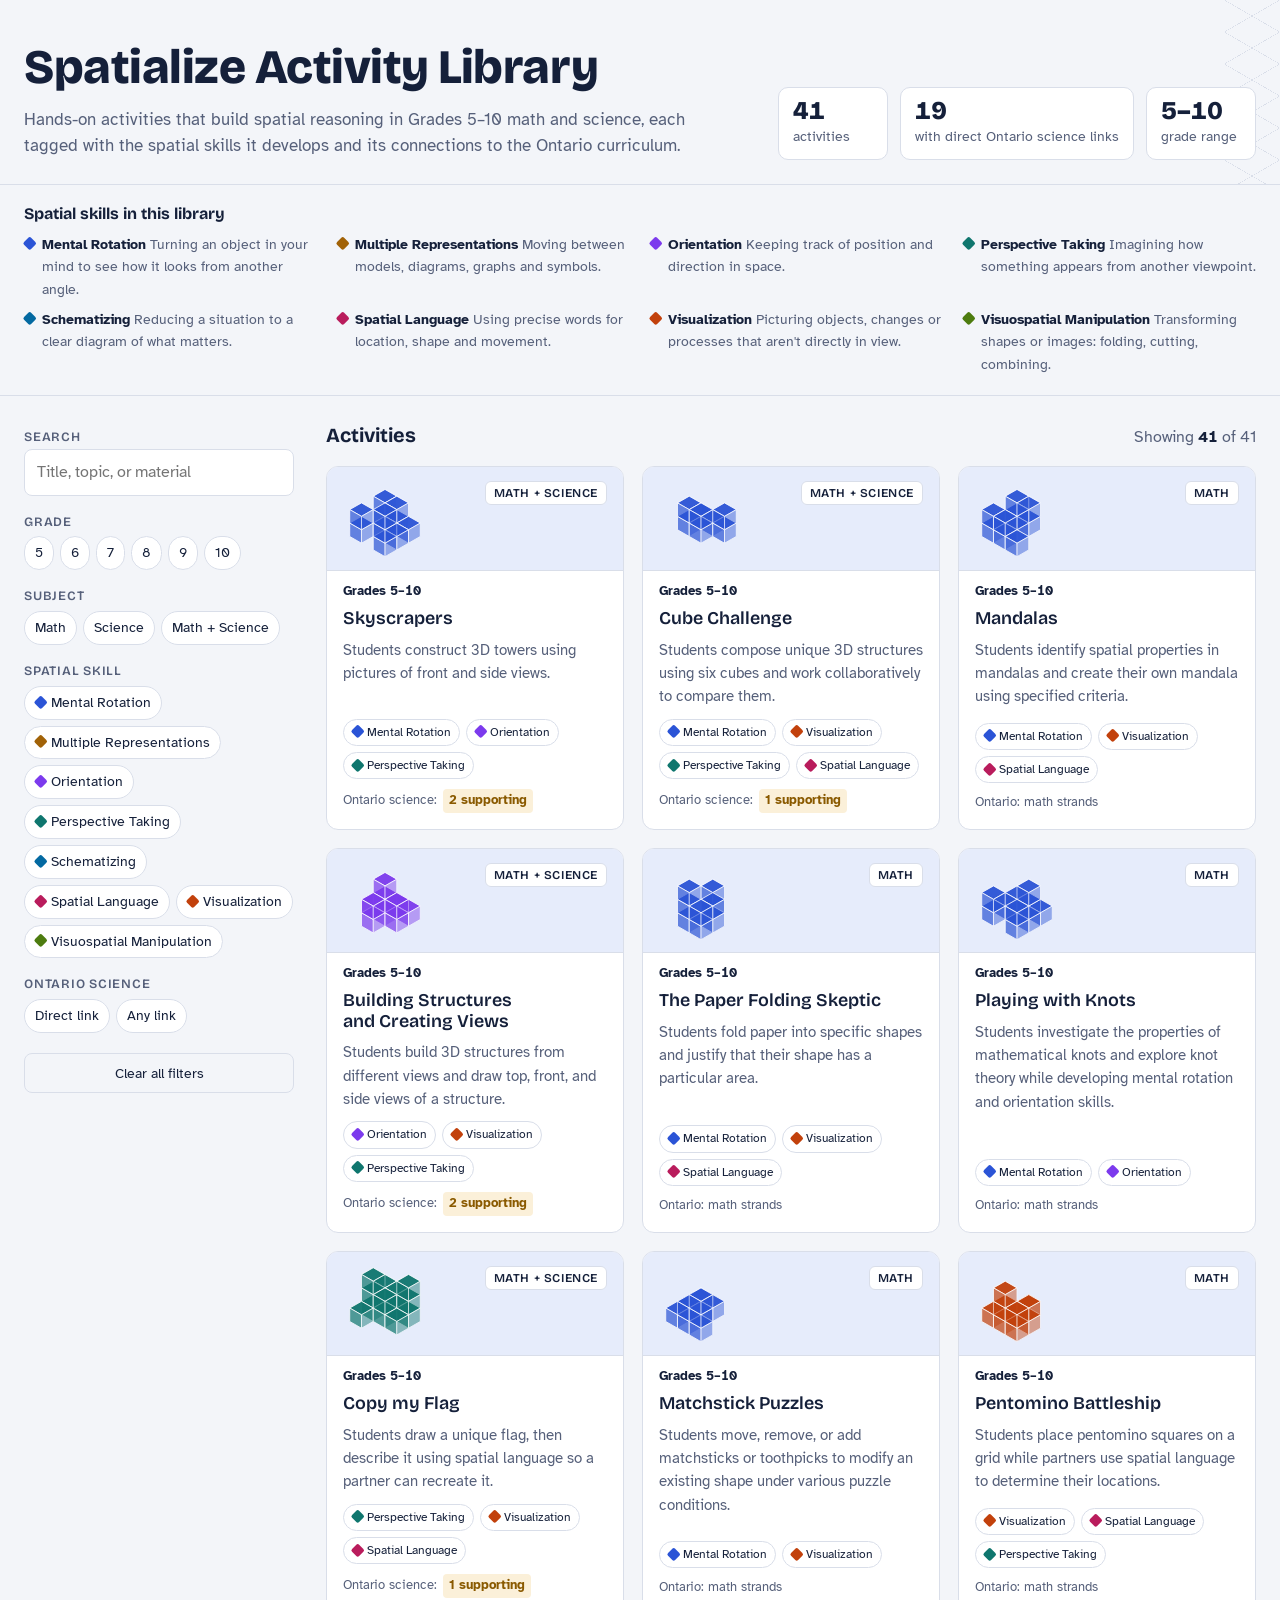
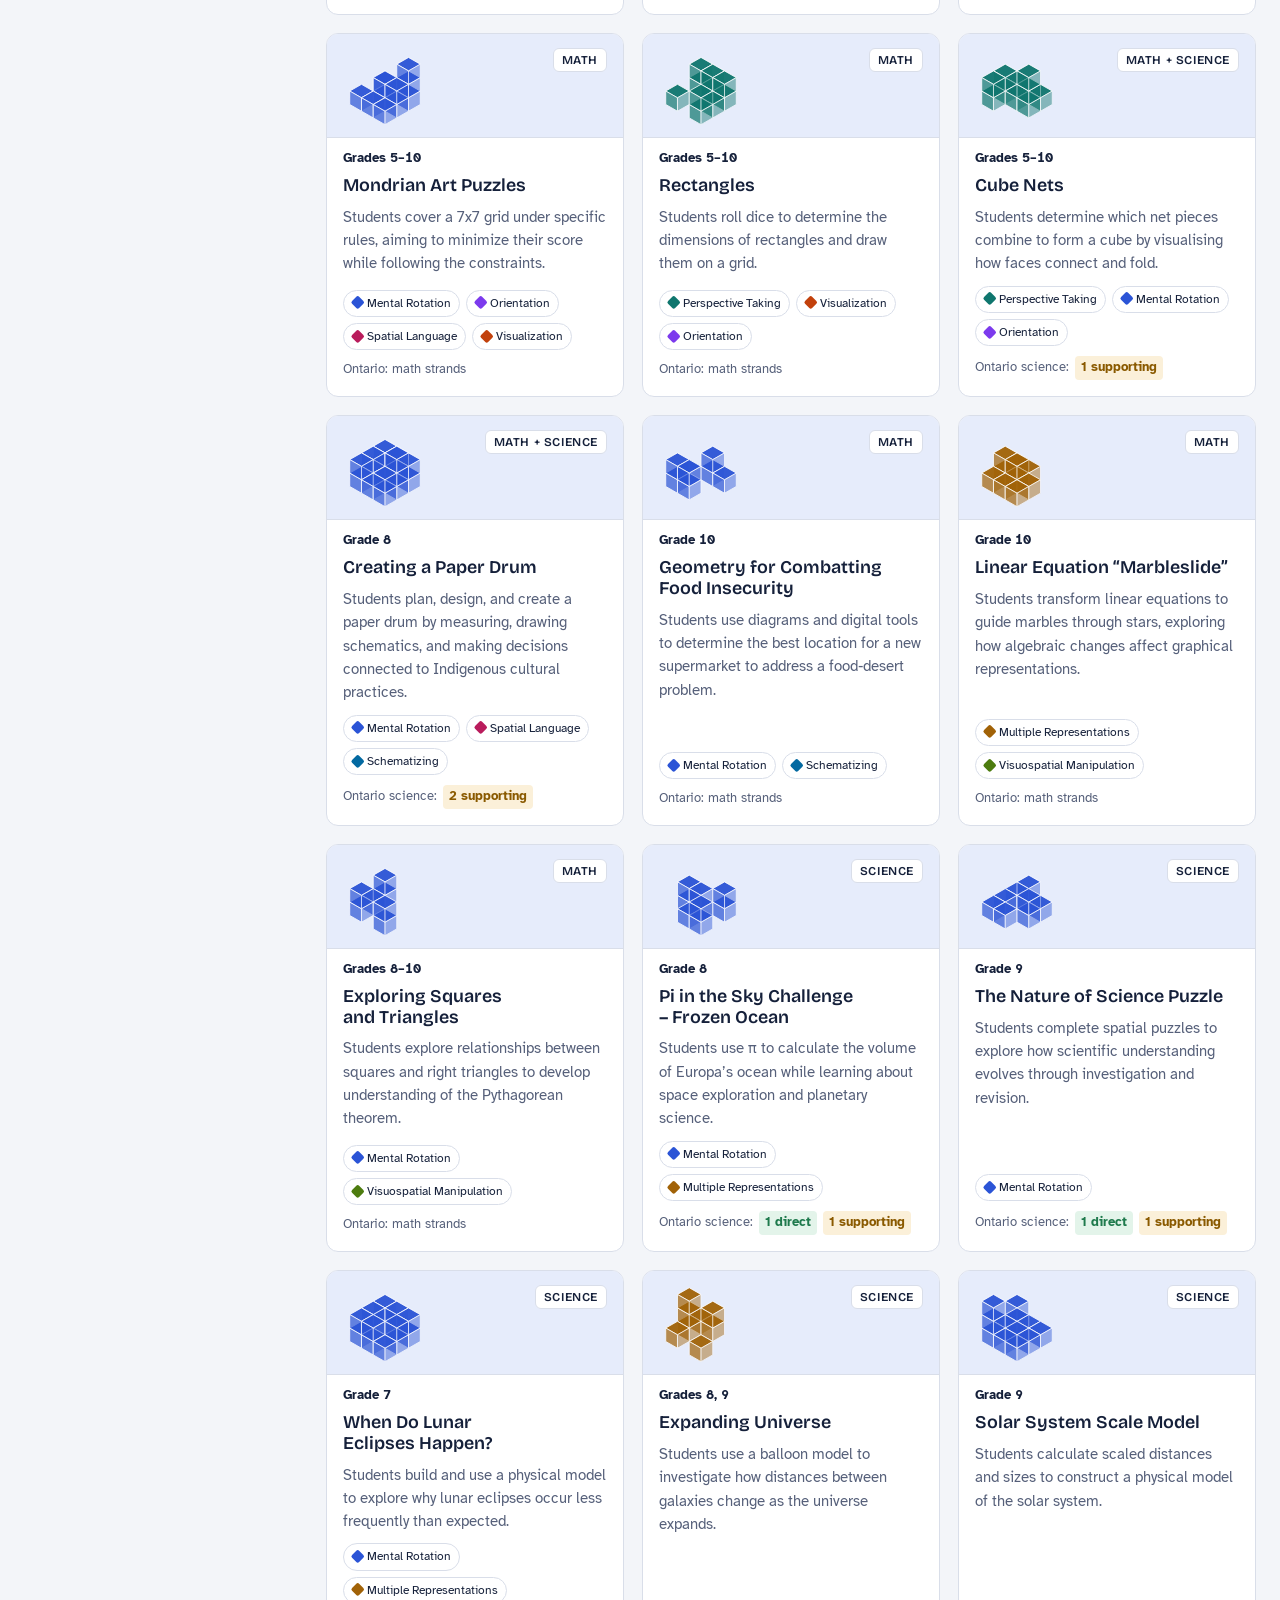
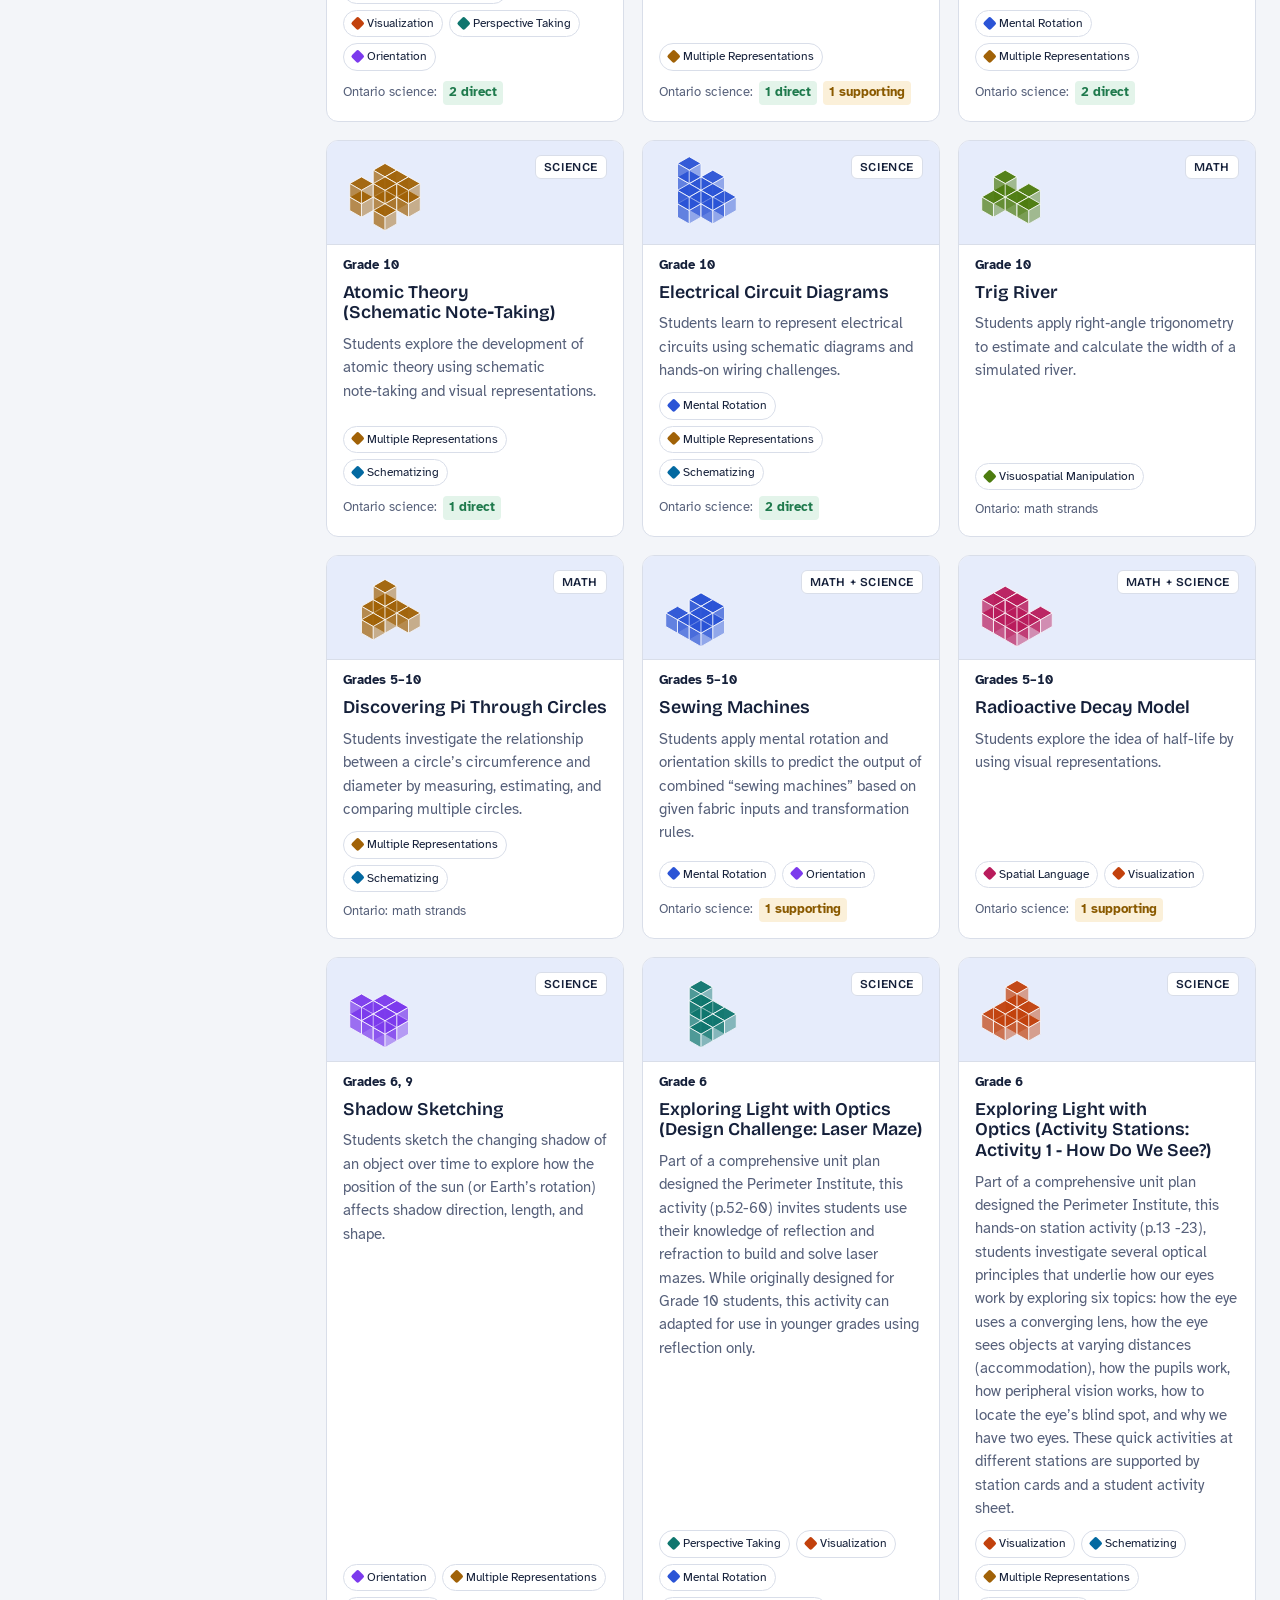
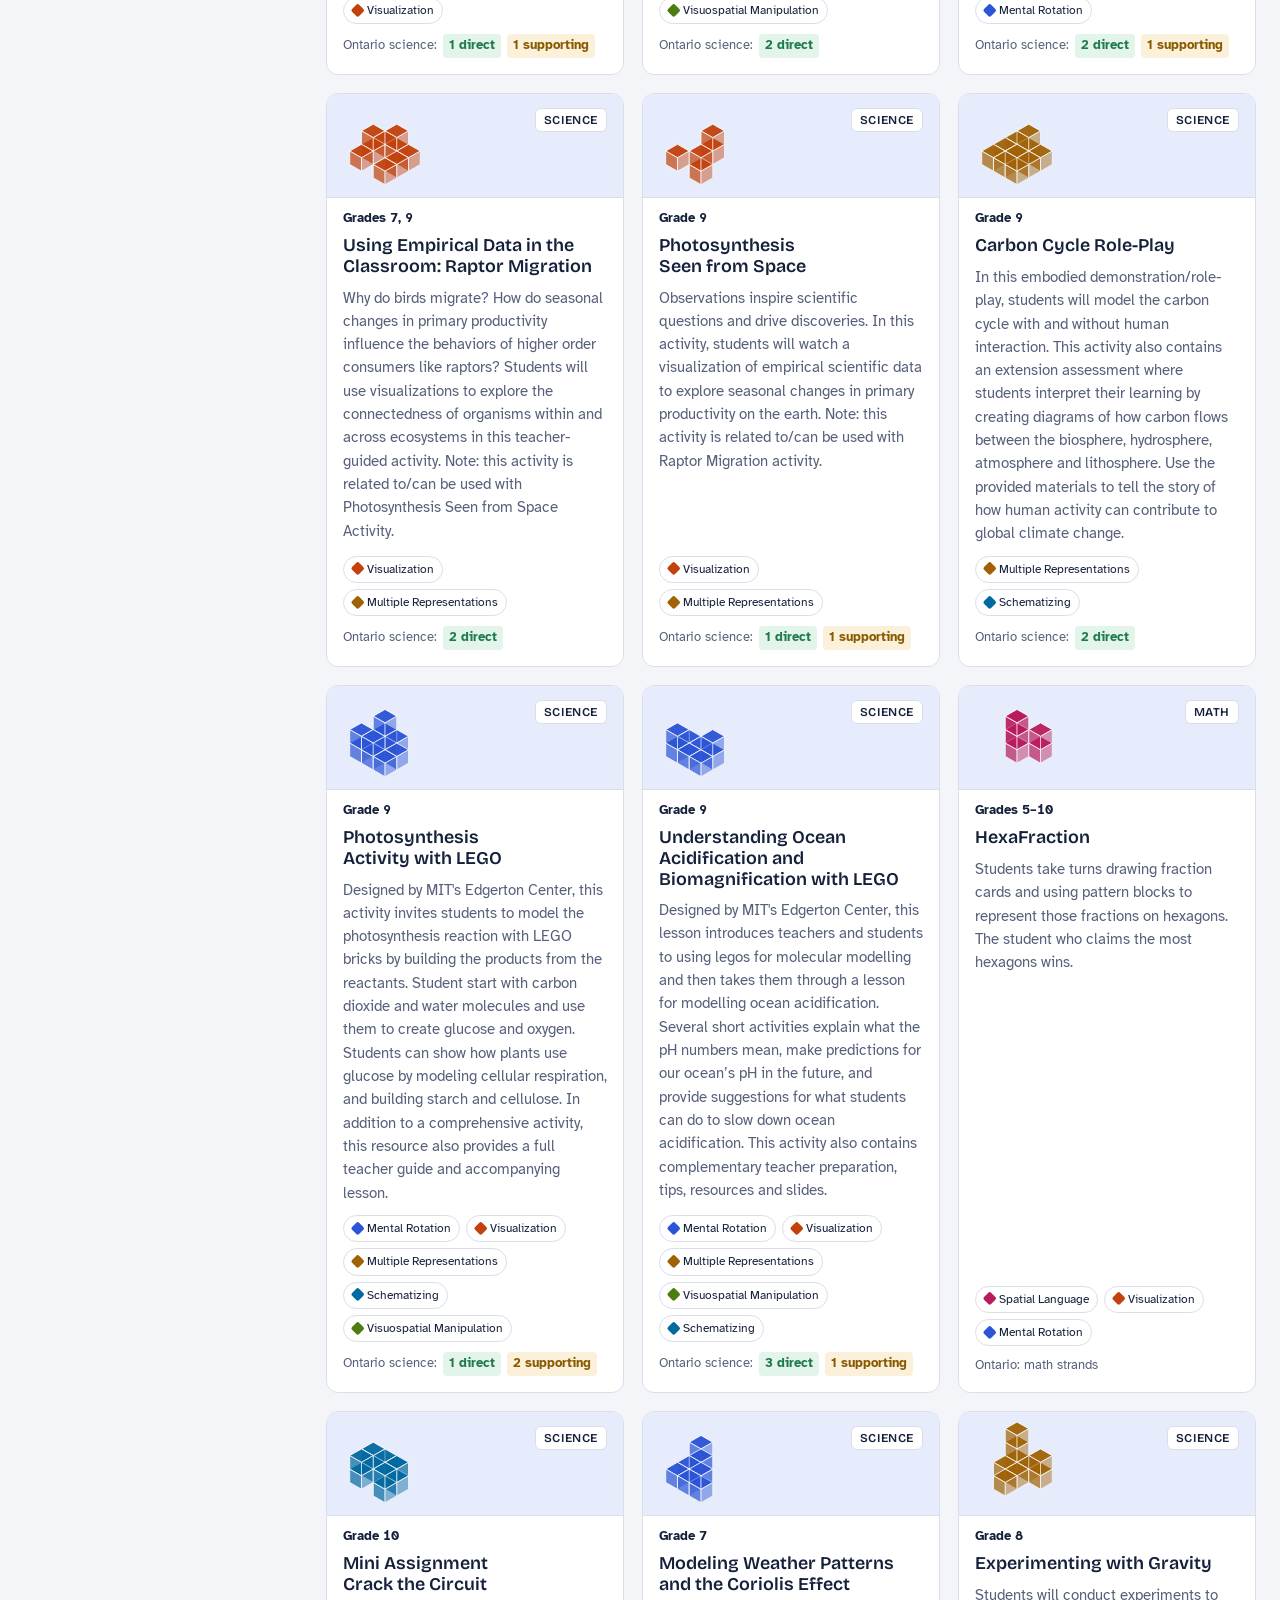
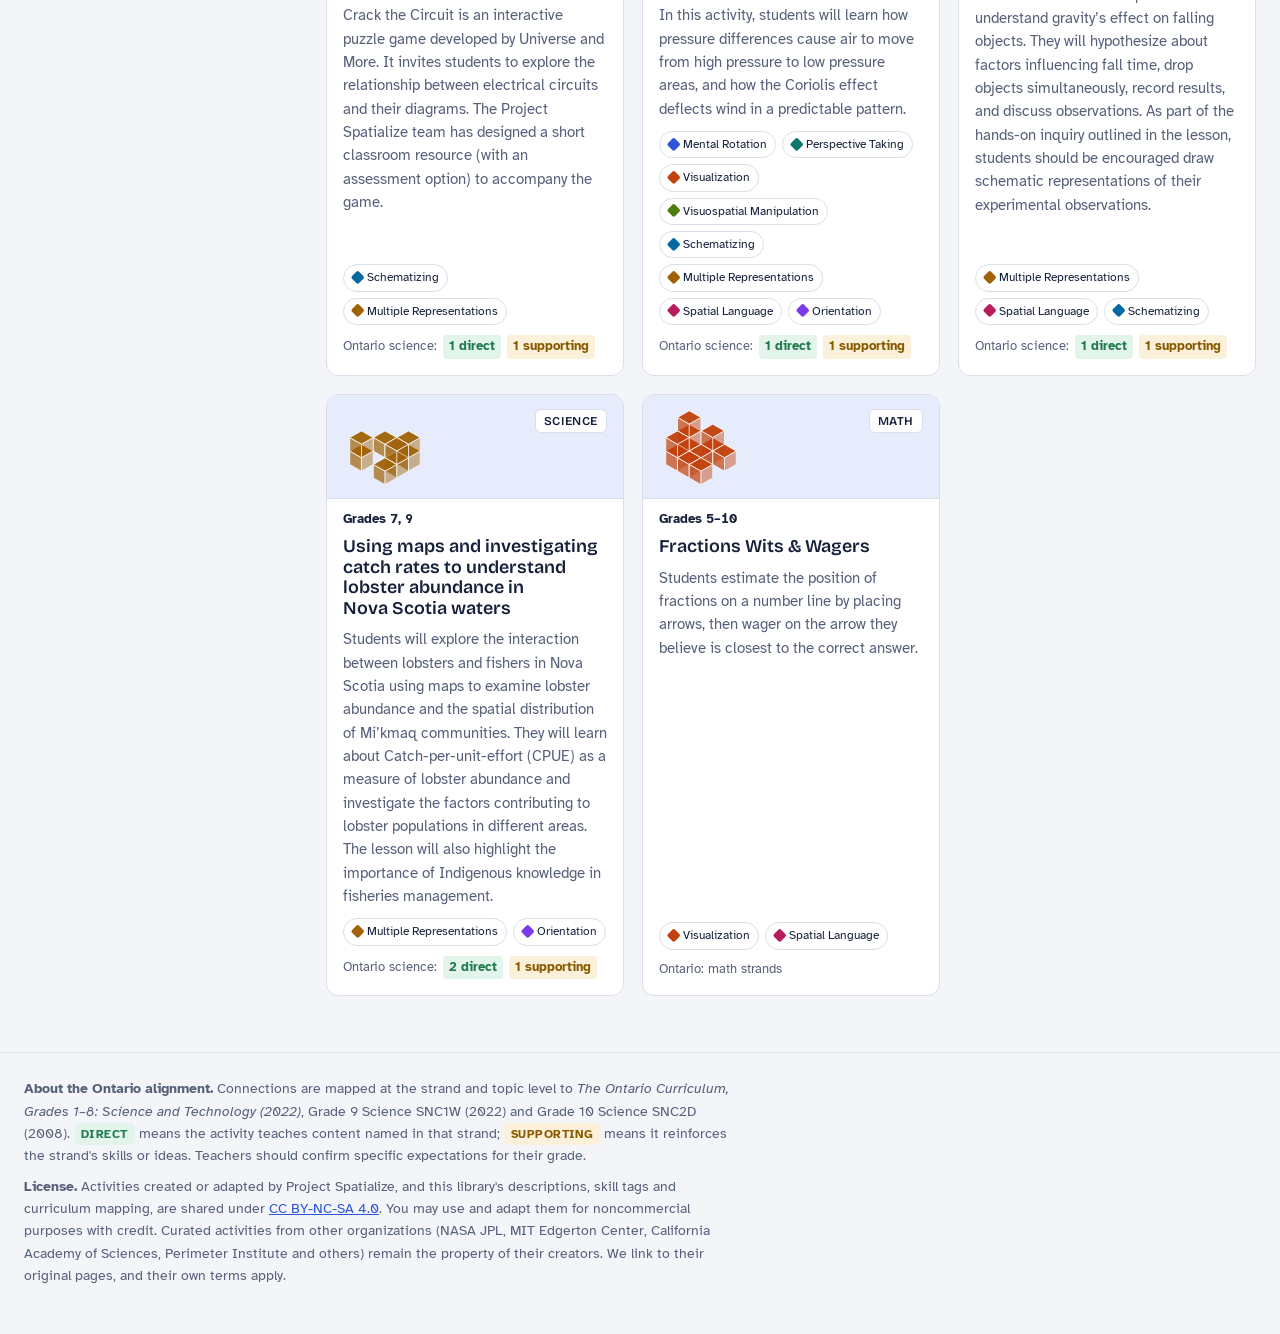
==== index.html @ 60a96b87 "Version 1 Updated initial files to version 1" ====
<!DOCTYPE html>
<html lang="en">
<head>
<meta charset="utf-8">
<meta name="viewport" content="width=device-width, initial-scale=1">
<title>Spatialize Activity Library</title>
<link rel="preconnect" href="https://fonts.googleapis.com">
<link rel="preconnect" href="https://fonts.gstatic.com" crossorigin>
<link href="https://fonts.googleapis.com/css2?family=Atkinson+Hyperlegible:ital,wght@0,400;0,700;1,400&family=Bricolage+Grotesque:opsz,wght@12..96,600;12..96,800&display=swap" rel="stylesheet">
<style>
/* Layout: masthead + skill key, sticky filter rail on the left, card grid on the right; detail opens in a dialog. */
:root{
  --paper:#f3f5f9; --surface:#ffffff; --ink:#15203a; --muted:#56607a;
  --line:#d9dee9; --accent:#2b54d6; --accent-ink:#ffffff; --soft:#e6ecfb;
  --direct:#1f7a4d; --direct-bg:#e3f4ea; --support:#8a5a00; --support-bg:#fbf0d9;
  --display:"Bricolage Grotesque", "Segoe UI", system-ui, sans-serif;
  --body:"Atkinson Hyperlegible", "Segoe UI", system-ui, sans-serif;
  --s1:#2b54d6; --s2:#c2410c; --s3:#0f766e; --s4:#7c3aed; --s5:#b91c5c; --s6:#a16207; --s7:#0369a1; --s8:#4d7c0f; --s9:#57534e;
  color-scheme:light;
}
@media (prefers-color-scheme: dark){ :root:not([data-theme="light"]){
  --paper:#0f1424; --surface:#182036; --ink:#e8ecf6; --muted:#a3acc4; --line:#2c3652;
  --accent:#7d9bff; --accent-ink:#0f1424; --soft:#223058;
  --direct:#7fd8a6; --direct-bg:#173527; --support:#f2c46b; --support-bg:#3a2e12;
  --s1:#7d9bff; --s2:#fb923c; --s3:#2dd4bf; --s4:#b79bff; --s5:#f472b6; --s6:#facc15; --s7:#38bdf8; --s8:#a3e635; --s9:#d6d3d1;
  color-scheme:dark; } }
:root[data-theme="dark"]{
  --paper:#0f1424; --surface:#182036; --ink:#e8ecf6; --muted:#a3acc4; --line:#2c3652;
  --accent:#7d9bff; --accent-ink:#0f1424; --soft:#223058;
  --direct:#7fd8a6; --direct-bg:#173527; --support:#f2c46b; --support-bg:#3a2e12;
  --s1:#7d9bff; --s2:#fb923c; --s3:#2dd4bf; --s4:#b79bff; --s5:#f472b6; --s6:#facc15; --s7:#38bdf8; --s8:#a3e635; --s9:#d6d3d1;
  color-scheme:dark; }

*{box-sizing:border-box}
html,body{margin:0}
body{background:var(--paper);color:var(--ink);font:400 1rem/1.55 var(--body)}
a{color:var(--accent)}
:focus-visible{outline:3px solid var(--accent);outline-offset:2px;border-radius:6px}
.skip{position:absolute;left:-999px;top:8px;background:var(--surface);padding:8px 12px;z-index:10}
.skip:focus{left:16px}
.wrap{max-width:1280px;margin:0 auto;padding:0 24px}
h1,h2,h3{font-family:var(--display);text-wrap:balance;line-height:1.15;margin:0}

header.mast{padding:40px 0 24px;border-bottom:1px solid var(--line);
  background-image:linear-gradient(30deg,transparent 49.5%,var(--line) 49.5%,var(--line) 50.5%,transparent 50.5%),linear-gradient(150deg,transparent 49.5%,var(--line) 49.5%,var(--line) 50.5%,transparent 50.5%);
  background-size:56px 32px;background-position:right top;background-repeat:repeat-y;background-attachment:local}
.mast-inner{display:grid;grid-template-columns:minmax(0,1fr) auto;gap:24px;align-items:end}
h1{font-size:clamp(2rem,4vw,3rem);font-weight:800;letter-spacing:-.01em}
.lede{max-width:62ch;color:var(--muted);margin:12px 0 0;font-size:1.06rem}
.stats{display:flex;gap:12px;flex-wrap:wrap}
.stat{background:var(--surface);border:1px solid var(--line);border-radius:10px;padding:10px 14px;min-width:110px}
.stat b{display:block;font:800 1.6rem/1 var(--display);font-variant-numeric:tabular-nums}
.stat span{font-size:.85rem;color:var(--muted)}

.key{padding:20px 0;border-bottom:1px solid var(--line)}
.key h2{font-size:1rem;margin-bottom:10px}
.key ul{list-style:none;margin:0;padding:0;display:grid;grid-template-columns:repeat(auto-fill,minmax(250px,1fr));gap:8px 20px}
.key li{font-size:.9rem;color:var(--muted);display:flex;gap:8px;align-items:baseline}
.key li strong{color:var(--ink);white-space:nowrap}
.dot{width:10px;height:10px;border-radius:2px;flex:none;transform:rotate(45deg) translateY(-1px)}

main{display:grid;grid-template-columns:270px minmax(0,1fr);gap:32px;padding:28px 0 56px}
aside.filters{position:sticky;top:16px;align-self:start;display:flex;flex-direction:column;gap:20px}
fieldset{border:0;margin:0;padding:0;display:flex;flex-direction:column;gap:8px}
legend,.flabel{font:600 .8rem/1 var(--display);letter-spacing:.06em;text-transform:uppercase;color:var(--muted);margin-bottom:8px;padding:0}
input[type=search]{width:100%;font:inherit;padding:10px 12px;border:1px solid var(--line);border-radius:8px;background:var(--surface);color:var(--ink)}
.chips{display:flex;flex-wrap:wrap;gap:6px}
.chip{position:relative}
.chip input{position:absolute;opacity:0;inset:0;margin:0;cursor:pointer}
.chip span{display:inline-flex;align-items:center;gap:6px;font-size:.88rem;padding:5px 10px;border:1px solid var(--line);border-radius:999px;background:var(--surface);cursor:pointer;user-select:none}
.chip input:checked + span{background:var(--accent);border-color:var(--accent);color:var(--accent-ink)}
.chip input:focus-visible + span{outline:3px solid var(--accent);outline-offset:2px}
.chip input:checked + span .dot{background:var(--accent-ink)!important}
button.reset{font:inherit;font-size:.9rem;background:none;border:1px solid var(--line);color:var(--ink);padding:8px 12px;border-radius:8px;cursor:pointer}
button.reset:hover{background:var(--soft)}

.results-head{display:flex;justify-content:space-between;align-items:baseline;gap:12px;flex-wrap:wrap;margin-bottom:16px}
.results-head p{margin:0;color:var(--muted)}
.results-head strong{color:var(--ink);font-variant-numeric:tabular-nums}
.grid{display:grid;grid-template-columns:repeat(auto-fill,minmax(270px,1fr));gap:18px;list-style:none;margin:0;padding:0}
.card{background:var(--surface);border:1px solid var(--line);border-radius:12px;display:flex;flex-direction:column;overflow:hidden;transition:border-color .15s, transform .15s}
.card:hover{border-color:var(--accent);transform:translateY(-2px)}
.thumb{height:104px;display:flex;align-items:center;justify-content:space-between;padding:0 16px;background:var(--soft);border-bottom:1px solid var(--line)}
.thumb svg{height:84px;width:auto}
.subj{font:600 .75rem/1 var(--display);letter-spacing:.05em;text-transform:uppercase;padding:5px 8px;border-radius:6px;background:var(--surface);border:1px solid var(--line);align-self:flex-start;margin-top:14px}
.card-body{padding:14px 16px 16px;display:flex;flex-direction:column;gap:10px;flex:1}
.card h3{font-size:1.12rem;font-weight:600}
.card h3 button{all:unset;cursor:pointer}
.card h3 button:focus-visible{outline:3px solid var(--accent);outline-offset:3px;border-radius:4px}
.card h3 button::after{content:"";position:absolute;inset:0}
.card{position:relative}
.card p{margin:0;font-size:.94rem;color:var(--muted)}
.meta{display:flex;flex-wrap:wrap;gap:6px;margin-top:auto}
.tag{font-size:.78rem;padding:3px 8px;border-radius:999px;border:1px solid var(--line);display:inline-flex;align-items:center;gap:5px;white-space:nowrap}
.grades{font:600 .82rem/1 var(--body);color:var(--ink);font-variant-numeric:tabular-nums}
.on{font-size:.8rem;display:flex;gap:6px;align-items:center;color:var(--muted)}
.on i{font-style:normal;font-weight:700;padding:2px 6px;border-radius:4px}
.on .d{color:var(--direct);background:var(--direct-bg)}
.on .s{color:var(--support);background:var(--support-bg)}
.empty{padding:48px 0;text-align:center;color:var(--muted)}

dialog{width:min(760px,calc(100% - 32px));max-height:calc(100% - 48px);border:1px solid var(--line);border-radius:14px;padding:0;background:var(--surface);color:var(--ink)}
dialog::backdrop{background:rgba(10,15,30,.55)}
.dlg-head{display:flex;gap:16px;align-items:flex-start;justify-content:space-between;padding:22px 24px 16px;border-bottom:1px solid var(--line);position:sticky;top:0;background:var(--surface)}
.dlg-head h2{font-size:1.5rem}
.dlg-head .sub{margin:6px 0 0;color:var(--muted);font-size:.92rem}
.close{font:inherit;background:none;border:1px solid var(--line);color:var(--ink);border-radius:8px;padding:6px 12px;cursor:pointer;flex:none}
.dlg-body{padding:18px 24px 26px;display:grid;gap:22px}
.dlg-body h3{font-size:.8rem;letter-spacing:.06em;text-transform:uppercase;color:var(--muted);margin-bottom:8px}
.dlg-body p,.dlg-body ul{margin:0}
.dlg-body ul{padding-left:20px}
.align{list-style:none;padding:0!important;display:grid;gap:8px}
.align li{display:flex;gap:10px;align-items:baseline;flex-wrap:wrap}
.pill{font:700 .72rem/1 var(--body);padding:4px 7px;border-radius:5px;text-transform:uppercase;letter-spacing:.04em;flex:none}
.pill.direct{color:var(--direct);background:var(--direct-bg)}
.pill.supporting{color:var(--support);background:var(--support-bg)}
.pill.math{color:var(--accent);background:var(--soft)}
.cta{display:inline-flex;align-items:center;gap:8px;background:var(--accent);color:var(--accent-ink);text-decoration:none;font-weight:700;padding:10px 16px;border-radius:8px;justify-self:start}
.cta:hover{filter:brightness(1.08)}
.note{font-size:.88rem;color:var(--muted)}
.row2{display:grid;grid-template-columns:1fr 1fr;gap:22px}
footer{border-top:1px solid var(--line);padding:24px 0 40px;color:var(--muted);font-size:.9rem}
footer p{max-width:80ch;margin:0 0 8px}

@media (max-width:860px){
  main{grid-template-columns:1fr}
  aside.filters{position:static}
  .mast-inner{grid-template-columns:1fr}
  .row2{grid-template-columns:1fr}
}
@media (max-width:420px){ .wrap{padding:0 16px} }
@media (prefers-reduced-motion: reduce){ *{transition:none!important} }
</style>
</head>
<body>
<a class="skip" href="#results">Skip to activities</a>
<header class="mast">
  <div class="wrap mast-inner">
    <div>
      <h1>Spatialize Activity Library</h1>
      <p class="lede">Hands-on activities that build spatial reasoning in Grades 5–10 math and science, each tagged with the spatial skills it develops and its connections to the Ontario curriculum.</p>
    </div>
    <div class="stats" aria-label="Library at a glance">
      <div class="stat"><b id="st-total">0</b><span>activities</span></div>
      <div class="stat"><b id="st-sci">0</b><span>with direct Ontario science links</span></div>
      <div class="stat"><b>5–10</b><span>grade range</span></div>
    </div>
  </div>
</header>

<section class="key" aria-labelledby="key-h">
  <div class="wrap">
    <h2 id="key-h">Spatial skills in this library</h2>
    <ul id="skill-key"></ul>
  </div>
</section>

<div class="wrap">
<main>
  <aside class="filters" aria-label="Filter activities">
    <div>
      <label class="flabel" for="q">Search</label>
      <input type="search" id="q" placeholder="Title, topic, or material" autocomplete="off">
    </div>
    <fieldset><legend>Grade</legend><div class="chips" id="f-grade"></div></fieldset>
    <fieldset><legend>Subject</legend><div class="chips" id="f-subj"></div></fieldset>
    <fieldset><legend>Spatial skill</legend><div class="chips" id="f-skill"></div></fieldset>
    <fieldset><legend>Ontario science</legend><div class="chips" id="f-on"></div></fieldset>
    <button type="button" class="reset" id="reset">Clear all filters</button>
  </aside>

  <section id="results" aria-labelledby="res-h">
    <div class="results-head">
      <h2 id="res-h" style="font-size:1.25rem">Activities</h2>
      <p aria-live="polite" id="count"></p>
    </div>
    <ul class="grid" id="grid"></ul>
    <p class="empty" id="empty" hidden>No activities match these filters. Try removing a skill or grade.</p>
  </section>
</main>
</div>

<footer>
  <div class="wrap">
    <p><strong>About the Ontario alignment.</strong> Connections are mapped at the strand and topic level to <em>The Ontario Curriculum, Grades 1–8: Science and Technology (2022)</em>, Grade 9 Science SNC1W (2022) and Grade 10 Science SNC2D (2008). <span class="pill direct">Direct</span> means the activity teaches content named in that strand; <span class="pill supporting">Supporting</span> means it reinforces the strand's skills or ideas. Teachers should confirm specific expectations for their grade.</p>
    <p><strong>License.</strong> Activities created or adapted by Project Spatialize, and this library's descriptions, skill tags and curriculum mapping, are shared under <a href="https://creativecommons.org/licenses/by-nc-sa/4.0/" rel="license noopener" target="_blank">CC BY-NC-SA 4.0</a>. You may use and adapt them for noncommercial purposes with credit. Curated activities from other organizations (NASA JPL, MIT Edgerton Center, California Academy of Sciences, Perimeter Institute and others) remain the property of their creators. We link to their original pages, and their own terms apply.</p>
  </div>
</footer>

<dialog id="dlg" aria-labelledby="dlg-title"></dialog>

<script>
const DATA = [{"id": "skyscrapers", "title": "Skyscrapers", "grades": [5, 6, 7, 8, 9, 10], "type": "For all grades (General)", "summary": "Students construct 3D towers using pictures of front and side views.", "skills": ["Mental Rotation", "Orientation", "Perspective Taking"], "objectives": "Construct three-dimensional towers using provided pictures of the front and side views of the towers.", "materials": ["Snap cubes or other stackable objects", "Grid paper or printed grid", "Writing utensil"], "link": "https://docs.google.com/document/d/1kAKkUY0MDonZUXCLOLEqKRv6GArNcJ_F/edit?usp=share_link&ouid=104240608524013757471&rtpof=true&sd=true", "subject": "Math + Science", "sci": [{"label": "Gr 5 · Strand D: Forces Acting on Structures", "url": "https://www.dcp.edu.gov.on.ca/en/curriculum/science-technology/grades/grade-5", "strength": "supporting"}, {"label": "Gr 7 · Strand D: Form and Function", "url": "https://www.dcp.edu.gov.on.ca/en/curriculum/science-technology/grades/grade-7", "strength": "supporting"}], "math": ["Gr 5–8 Math · Strand E: Spatial Sense", "Gr 9 MTH1W · Strand E: Geometry & Measurement"], "concepts": []}, {"id": "cube-challenge", "title": "Cube Challenge", "grades": [5, 6, 7, 8, 9, 10], "type": "For all grades (General)", "summary": "Students compose unique 3D structures using six cubes and work collaboratively to compare them.", "skills": ["Mental Rotation", "Visualization", "Perspective Taking", "Spatial Language"], "objectives": "Compose unique 3D structures using only six cubes; work collaboratively using spatial language; use physical and mental rotation to confirm structures are unique.", "materials": ["Snap cubes"], "link": "https://docs.google.com/document/d/1PSMPLSPqxScStLI5o0B38Zx7gVuqAacS/edit?usp=sharing&ouid=104240608524013757471&rtpof=true&sd=true", "subject": "Math + Science", "sci": [{"label": "Gr 5–8 · Strand A1: STEM Investigation & Communication Skills", "url": null, "strength": "supporting"}], "math": ["Gr 5–8 Math · Strand E: Spatial Sense", "Gr 9 MTH1W · Strand E: Geometry & Measurement"], "concepts": []}, {"id": "mandalas", "title": "Mandalas", "grades": [5, 6, 7, 8, 9, 10], "type": "For all grades (General)", "summary": "Students identify spatial properties in mandalas and create their own mandala using specified criteria.", "skills": ["Mental Rotation", "Visualization", "Spatial Language"], "objectives": "Identify spatial (transformational and symmetrical) properties used in mandalas; create a mandala using specified criteria.", "materials": ["Printed complete and incomplete mandalas", "Mandala templates"], "link": "https://docs.google.com/document/d/1Tm5yTUA_JyYwZA6r2Xcg-hECFlW6-HGZ/edit?usp=share_link&ouid=104240608524013757471&rtpof=true&sd=true", "subject": "Math", "sci": [], "math": ["Gr 5–8 Math · Strand E: Spatial Sense", "Gr 5–8 Math · Strand C: Algebra"], "concepts": []}, {"id": "building-structures-and-creating-views", "title": "Building Structures and Creating Views", "grades": [5, 6, 7, 8, 9, 10], "type": "For all grades (General)", "summary": "Students build 3D structures from different views and draw top, front, and side views of a structure.", "skills": ["Orientation", "Visualization", "Perspective Taking"], "objectives": "Construct 3D structures using pictures of a structure from three different views (top, front, and side); draw three different views of a 3D structure.", "materials": ["Snap cubes or other stackable objects", "Paper", "Writing utensil"], "link": "https://docs.google.com/document/d/1kAKkUY0MDonZUXCLOLEqKRv6GArNcJ_F/edit?usp=share_link&ouid=104240608524013757471&rtpof=true&sd=true", "subject": "Math + Science", "sci": [{"label": "Gr 7 · Strand D: Form and Function", "url": "https://www.dcp.edu.gov.on.ca/en/curriculum/science-technology/grades/grade-7", "strength": "supporting"}, {"label": "Gr 5 · Strand D: Forces Acting on Structures", "url": "https://www.dcp.edu.gov.on.ca/en/curriculum/science-technology/grades/grade-5", "strength": "supporting"}], "math": ["Gr 5–8 Math · Strand E: Spatial Sense", "Gr 9 MTH1W · Strand E: Geometry & Measurement"], "concepts": []}, {"id": "the-paper-folding-skeptic", "title": "The Paper Folding Skeptic", "grades": [5, 6, 7, 8, 9, 10], "type": "For all grades (General)", "summary": "Students fold paper into specific shapes and justify that their shape has a particular area.", "skills": ["Mental Rotation", "Visualization", "Spatial Language"], "objectives": "Fold paper into specific shapes and convince a partner that the shape has a specific area.", "materials": ["Paper"], "link": "https://docs.google.com/document/d/1Xc6JiXbqaEZ_6XPC4PLZqq6QxlWvfb57/edit?usp=share_link&ouid=104240608524013757471&rtpof=true&sd=true", "subject": "Math", "sci": [], "math": ["Gr 5–8 Math · Strand E: Spatial Sense", "Gr 9 MTH1W · Strand E: Geometry & Measurement"], "concepts": []}, {"id": "playing-with-knots", "title": "Playing with Knots", "grades": [5, 6, 7, 8, 9, 10], "type": "For all grades (General)", "summary": "Students investigate the properties of mathematical knots and explore knot theory while developing mental rotation and orientation skills.", "skills": ["Mental Rotation", "Orientation"], "objectives": "Investigate properties of mathematical knots and explore knot theory while developing mental rotation and orientation skills.", "materials": ["String"], "link": "https://docs.google.com/document/d/1Xc6JiXbqaEZ_6XPC4PLZqq6QxlWvfb57/edit?usp=share_link&ouid=104240608524013757471&rtpof=true&sd=true", "subject": "Math", "sci": [], "math": ["Gr 5–8 Math · Strand E: Spatial Sense"], "concepts": []}, {"id": "copy-my-flag", "title": "Copy my Flag", "grades": [5, 6, 7, 8, 9, 10], "type": "For all grades (General)", "summary": "Students draw a unique flag, then describe it using spatial language so a partner can recreate it.", "skills": ["Perspective Taking", "Visualization", "Spatial Language"], "objectives": "Draw a unique flag, then stand back-to-back with a partner and describe the flag using spatial language so the partner can attempt to draw it from the description.", "materials": ["Paper", "Pencils or markers"], "link": "https://drive.google.com/file/d/1IlJPeU38edMvwynrfd3n0IADD-8maN2b/view", "subject": "Math + Science", "sci": [{"label": "Gr 5–8 · Strand A1: STEM Investigation & Communication Skills", "url": null, "strength": "supporting"}], "math": ["Gr 5–8 Math · Strand E: Spatial Sense"], "concepts": []}, {"id": "matchstick-puzzles", "title": "Matchstick Puzzles", "grades": [5, 6, 7, 8, 9, 10], "type": "For all grades (General)", "summary": "Students move, remove, or add matchsticks or toothpicks to modify an existing shape under various puzzle conditions.", "skills": ["Mental Rotation", "Visualization"], "objectives": "Move, remove, or add matchsticks or toothpicks to modify an existing shape in some way; solve puzzles of varying difficulty.", "materials": ["Matchsticks or toothpicks"], "link": "https://docs.google.com/document/d/1ljzjgkNvbB6FqhXkrMcAJK2-DMwkPUfh/edit?usp=sharing&ouid=104240608524013757471&rtpof=true&sd=true", "subject": "Math", "sci": [], "math": ["Gr 5–8 Math · Strand C: Algebra", "Gr 5–8 Math · Strand E: Spatial Sense"], "concepts": []}, {"id": "pentomino-battleship", "title": "Pentomino Battleship", "grades": [5, 6, 7, 8, 9, 10], "type": "For all grades (General)", "summary": "Students place pentomino squares on a grid while partners use spatial language to determine their locations.", "skills": ["Visualization", "Spatial Language", "Perspective Taking"], "objectives": "Place pentomino squares on a grid while a partner uses spatial language and reasoning to determine their locations in a battleship-style game.", "materials": ["Pentomino squares", "Printed grids"], "link": "https://docs.google.com/document/d/1GqjJPPSH0iG50uXAZvtQrX6fNOH1RI6s/edit?usp=sharing&ouid=104240608524013757471&rtpof=true&sd=true", "subject": "Math", "sci": [], "math": ["Gr 5–8 Math · Strand E: Spatial Sense"], "concepts": []}, {"id": "mondrian-art-puzzles", "title": "Mondrian Art Puzzles", "grades": [5, 6, 7, 8, 9, 10], "type": "For all grades (General)", "summary": "Students cover a 7x7 grid under specific rules, aiming to minimize their score while following the constraints.", "skills": ["Mental Rotation", "Orientation", "Spatial Language", "Visualization"], "objectives": "Cover a 7x7 grid under several sets of rules (e.g., using only rectangles of different dimensions); aim to minimize score while following the rules.", "materials": ["Printed activity sheets", "Markers or pencil crayons"], "link": "https://docs.google.com/document/d/1-CX9rn_h6oDIf8XwZ9WJ2JH7TSIFdj7B/edit?usp=sharing&ouid=104240608524013757471&rtpof=true&sd=true", "subject": "Math", "sci": [], "math": ["Gr 5–8 Math · Strand E: Spatial Sense", "Gr 9 MTH1W · Strand E: Geometry & Measurement"], "concepts": []}, {"id": "rectangles", "title": "Rectangles", "grades": [5, 6, 7, 8, 9, 10], "type": "For all grades (General)", "summary": "Students roll dice to determine the dimensions of rectangles and draw them on a grid.", "skills": ["Perspective Taking", "Visualization", "Orientation"], "objectives": "Roll dice to determine the size of rectangles to draw on a grid.", "materials": ["Grid paper or premade 18x18 game sheets", "Markers or pencil crayons"], "link": "https://docs.google.com/document/d/1aZdGD8SnThVHuy8HGmyuZO2Ld6BRbgIe/edit?usp=sharing&ouid=104240608524013757471&rtpof=true&sd=true", "subject": "Math", "sci": [], "math": ["Gr 5–8 Math · Strand B: Number", "Gr 5–8 Math · Strand E: Spatial Sense"], "concepts": []}, {"id": "cube-nets", "title": "Cube Nets", "grades": [5, 6, 7, 8, 9, 10], "type": "For all grades (General)", "summary": "Students determine which net pieces combine to form a cube by visualising how faces connect and fold.", "skills": ["Perspective Taking", "Mental Rotation", "Orientation"], "objectives": "Identify which pairs of net pieces combine to form each 3D solid by visualising how faces connect and fold.", "materials": ["Printed and cut cube nets"], "link": "https://docs.google.com/document/d/1-CX9rn_h6oDIf8XwZ9WJ2JH7TSIFdj7B/edit?usp=sharing&ouid=104240608524013757471&rtpof=true&sd=true", "subject": "Math + Science", "sci": [{"label": "Gr 7 · Strand D: Form and Function", "url": "https://www.dcp.edu.gov.on.ca/en/curriculum/science-technology/grades/grade-7", "strength": "supporting"}], "math": ["Gr 5–8 Math · Strand E: Spatial Sense", "Gr 9 MTH1W · Strand E: Geometry & Measurement"], "concepts": []}, {"id": "creating-a-paper-drum", "title": "Creating a Paper Drum", "grades": [8], "type": "Curriculum Specific", "summary": "Students plan, design, and create a paper drum by measuring, drawing schematics, and making decisions connected to Indigenous cultural practices.", "skills": ["Mental Rotation", "Spatial Language", "Schematizing"], "objectives": "Before cutting out or making each part of the drum (ring, hide, strings) students must measure, plan, draw schemas of, and discuss their problem-solving", "materials": ["Paper", "scissors", "pencils/markers", "rulers", "yarn", "hole punch", "thin cardboard", "tape or stapler"], "link": "https://indigenous.mathnetwork.educ.ubc.ca/drum-making-part-2/", "subject": "Math + Science", "sci": [{"label": "Gr 5–8 · Strand A3: Applications, Connections & Contributions", "url": null, "strength": "supporting"}, {"label": "Gr 4 · Strand C: Light and Sound", "url": "https://www.dcp.edu.gov.on.ca/en/curriculum/science-technology/grades/grade-4", "strength": "supporting"}], "math": ["Gr 5–8 Math · Strand E: Spatial Sense"], "concepts": []}, {"id": "geometry-for-combatting-food-insecurity", "title": "Geometry for Combatting Food Insecurity", "grades": [10], "type": "Curriculum Specific", "summary": "Students use diagrams and digital tools to determine the best location for a new supermarket to address a food‑desert problem.", "skills": ["Mental Rotation", "Schematizing"], "objectives": "Work through a Desmos lesson plan to apply trigonometric ratios and angle reasoning in a real‑world context.", "materials": ["Computers(a group can work together)", "student handouts"], "link": "https://sites.google.com/view/mtc4socialjustice/mtc4sj-book/hungry-for-change", "subject": "Math", "sci": [], "math": ["Gr 10 MPM2D · Trigonometry"], "concepts": []}, {"id": "linear-equation-marbleslide", "title": "Linear Equation “Marbleslide”", "grades": [10], "type": "Curriculum Specific", "summary": "Students transform linear equations to guide marbles through stars, exploring how algebraic changes affect graphical representations.", "skills": ["Multiple Representations", "Visuospatial Manipulation"], "objectives": "Analyze relationships between equations and their graphical transformations.", "materials": ["Computers (Desmos)"], "link": "https://classroom.amplify.com/activity/566b31734e38e1e21a10aac8?collections=651ca31cf69ee59aa9e3818a%2C632c77b104648305feffcfda", "subject": "Math", "sci": [], "math": ["Gr 9 MTH1W · Strand C: Algebra (linear relations)"], "concepts": []}, {"id": "exploring-squares-and-triangles", "title": "Exploring Squares and Triangles", "grades": [8, 9, 10], "type": "Curriculum Specific", "summary": "Students explore relationships between squares and right triangles to develop understanding of the Pythagorean theorem.", "skills": ["Mental Rotation", "Visuospatial Manipulation"], "objectives": "Develop and apply the Pythagorean theorem through exploration.", "materials": ["Dot paper or geoboards", "blackline masters", "scissors"], "link": "", "subject": "Math", "sci": [], "math": ["Gr 5–8 Math · Strand E: Spatial Sense (Pythagorean relationship, Gr 8)", "Gr 9 MTH1W · Strand E: Geometry & Measurement"], "concepts": []}, {"id": "pi-in-the-sky-challenge-frozen-ocean", "title": "Pi in the Sky Challenge – Frozen Ocean", "grades": [8], "type": "Curriculum Specific", "summary": "Students use π to calculate the volume of Europa’s ocean while learning about space exploration and planetary science.", "skills": ["Mental Rotation", "Multiple Representations"], "objectives": "Students complete the visual mathematics problem to determine the likely volume of Europa’s ocean", "materials": ["Computers", "student handouts"], "link": "https://www.jpl.nasa.gov/edu/resources/lesson-plan/frozen-formula-a-pi-in-the-sky-math-challenge/", "subject": "Science", "sci": [{"label": "Gr 9 SNC1W · Strand E: The Study of the Universe", "url": "https://www.dcp.edu.gov.on.ca/en/curriculum", "strength": "direct"}, {"label": "Gr 6 · Strand E: Space", "url": "https://www.dcp.edu.gov.on.ca/en/curriculum/science-technology/grades/grade-6", "strength": "supporting"}], "math": ["Gr 5–8 Math · Strand E: Spatial Sense (circles, volume)", "Gr 9 MTH1W · Strand E: Geometry & Measurement"], "concepts": ["Solar system, movement of celestial body, types of celestial objects", "Remote sensing, telescopes, RADARSTAT satellites, etc."]}, {"id": "the-nature-of-science-puzzle", "title": "The Nature of Science Puzzle", "grades": [9], "type": "Curriculum Specific", "summary": "Students complete spatial puzzles to explore how scientific understanding evolves through investigation and revision.", "skills": ["Mental Rotation"], "objectives": "Students complete two puzzles (one that does not include the “X” square; one that does).", "materials": ["Printed and cut‑out puzzle pieces"], "link": "https://www.scienceteacherprogram.org/genscience/Choi04.html", "subject": "Science", "sci": [{"label": "Gr 9 SNC1W · Strand A: STEM Investigation Skills & Careers", "url": "https://www.dcp.edu.gov.on.ca/en/curriculum", "strength": "direct"}, {"label": "Gr 5–8 · Strand A1: STEM Investigation & Communication Skills", "url": null, "strength": "supporting"}], "math": [], "concepts": []}, {"id": "when-do-lunar-eclipses-happen", "title": "When Do Lunar Eclipses Happen?", "grades": [7], "type": "Curriculum Specific", "summary": "Students build and use a physical model to explore why lunar eclipses occur less frequently than expected.", "skills": ["Mental Rotation", "Multiple Representations", "Visualization", "Perspective Taking", "Orientation"], "objectives": "Explain lunar eclipses using physical and conceptual models.", "materials": ["Paper plates", "pencil/marker", "scissors", "small ball", "optional tracing object"], "link": "https://www.jpl.nasa.gov/edu/resources/project/when-do-lunar-eclipses-happen-2/", "subject": "Science", "sci": [{"label": "Gr 6 · Strand E: Space", "url": "https://www.dcp.edu.gov.on.ca/en/curriculum/science-technology/grades/grade-6", "strength": "direct"}, {"label": "Gr 9 SNC1W · Strand E: The Study of the Universe", "url": "https://www.dcp.edu.gov.on.ca/en/curriculum", "strength": "direct"}], "math": [], "concepts": ["Correct use of equipment and tools", "Solar system, movement of celestial body, types of celestial objects"]}, {"id": "expanding-universe", "title": "Expanding Universe", "grades": [8, 9], "type": "Curriculum Specific", "summary": "Students use a balloon model to investigate how distances between galaxies change as the universe expands.", "skills": ["Multiple Representations"], "objectives": "Explore relationships between distance, speed, and redshift.", "materials": ["Balloon", "sticky dots", "ruler", "string", "stopwatch", "student worksheet"], "link": "https://www.schoolsobservatory.org/things-to-do/create-expanding-universe", "subject": "Science", "sci": [{"label": "Gr 9 SNC1W · Strand E: The Study of the Universe", "url": "https://www.dcp.edu.gov.on.ca/en/curriculum", "strength": "direct"}, {"label": "Gr 6 · Strand E: Space", "url": "https://www.dcp.edu.gov.on.ca/en/curriculum/science-technology/grades/grade-6", "strength": "supporting"}], "math": ["Gr 5–8 Math · Strand D: Data"], "concepts": ["Correct use of equipment and tools", "Solar system, movement of celestial body, types of celestial objects", "Earth and the solar system"]}, {"id": "solar-system-scale-model", "title": "Solar System Scale Model", "grades": [9], "type": "Curriculum Specific", "summary": "Students calculate scaled distances and sizes to construct a physical model of the solar system.", "skills": ["Mental Rotation", "Multiple Representations"], "objectives": "Model movement and scale of celestial bodies.", "materials": ["Paper", "scissors", "glue", "printer or toilet paper rolls"], "link": "https://drive.google.com/drive/folders/13jMHNcZSTpvwIGOe7gqd76OOk9pleCBX", "subject": "Science", "sci": [{"label": "Gr 6 · Strand E: Space", "url": "https://www.dcp.edu.gov.on.ca/en/curriculum/science-technology/grades/grade-6", "strength": "direct"}, {"label": "Gr 9 SNC1W · Strand E: The Study of the Universe", "url": "https://www.dcp.edu.gov.on.ca/en/curriculum", "strength": "direct"}], "math": ["Gr 5–8 Math · Strand B: Number (scale, ratio)"], "concepts": []}, {"id": "atomic-theory-schematic-note-taking", "title": "Atomic Theory (Schematic Note‑Taking)", "grades": [10], "type": "Curriculum Specific", "summary": "Students explore the development of atomic theory using schematic note‑taking and visual representations.", "skills": ["Multiple Representations", "Schematizing"], "objectives": "Communicate scientific ideas through models and diagrams.", "materials": ["Student handout", "optional paper bags and assorted objects"], "link": "https://drive.google.com/drive/folders/1V2PpO2RtVZFV7akh8cnk1uAJ6lVW1djr?usp=share_link", "subject": "Science", "sci": [{"label": "Gr 9 SNC1W · Strand C: Atoms, Elements & Compounds", "url": "https://www.dcp.edu.gov.on.ca/en/curriculum", "strength": "direct"}], "math": [], "concepts": []}, {"id": "electrical-circuit-diagrams", "title": "Electrical Circuit Diagrams", "grades": [10], "type": "Curriculum Specific", "summary": "Students learn to represent electrical circuits using schematic diagrams and hands‑on wiring challenges.", "skills": ["Mental Rotation", "Multiple Representations", "Schematizing"], "objectives": "Interpret and construct electrical circuit diagrams.", "materials": ["Wires", "lightbulbs", "batteries"], "link": "https://drive.google.com/drive/folders/1mSSIv9YQ8_pK9eLC6NFVPX8EdWgJeuHZ", "subject": "Science", "sci": [{"label": "Gr 9 SNC1W · Strand D: The Study of Electricity", "url": "https://www.dcp.edu.gov.on.ca/en/curriculum", "strength": "direct"}, {"label": "Gr 6 · Strand C: Electrical Phenomena", "url": "https://www.dcp.edu.gov.on.ca/en/curriculum/science-technology/grades/grade-6", "strength": "direct"}], "math": [], "concepts": []}, {"id": "trig-river", "title": "Trig River", "grades": [10], "type": "Curriculum Specific", "summary": "Students apply right‑angle trigonometry to estimate and calculate the width of a simulated river.", "skills": ["Visuospatial Manipulation"], "objectives": "Solve trigonometric problems in a physical context.", "materials": ["Worksheet", "protractor", "string", "ruler or tape measure"], "link": "https://www.teachengineering.org/activities/view/cub_navigation_lesson03_activity2", "subject": "Math", "sci": [], "math": ["Gr 10 MPM2D · Trigonometry"], "concepts": []}, {"id": "discovering-pi-through-circles", "title": "Discovering Pi Through Circles", "grades": [5, 6, 7, 8, 9, 10], "type": "For all grades (General)", "summary": "Students investigate the relationship between a circle’s circumference and diameter by measuring, estimating, and comparing multiple circles.", "skills": ["Multiple Representations", "Schematizing"], "objectives": "Develop an understanding of π as a constant ratio relating circumference and diameter.", "materials": ["Paper", "string", "ruler", "pencils or markers", "scissors"], "link": "", "subject": "Math", "sci": [], "math": ["Gr 5–8 Math · Strand E: Spatial Sense (circumference)", "Gr 9 MTH1W · Strand E: Geometry & Measurement"], "concepts": []}, {"id": "sewing-machines", "title": "Sewing Machines", "grades": [5, 6, 7, 8, 9, 10], "type": "For all grades (General)", "summary": "Students apply mental rotation and orientation skills to predict the output of combined “sewing machines” based on given fabric inputs and transformation rules.", "skills": ["Mental Rotation", "Orientation"], "objectives": "Determine an output from a sewing machine based on given input cloth patterns and manipulation instructions that each machine follows.", "materials": ["Print outs or projections"], "link": "https://cemc.uwaterloo.ca/sites/default/files/documents/2025/2024BCCContest5_6.html", "subject": "Math + Science", "sci": [{"label": "Gr 5–8 · Strand A2: Coding", "url": null, "strength": "supporting"}], "math": ["Gr 5–8 Math · Strand E: Spatial Sense (transformations)", "Gr 5–8 Math · Strand C: Algebra (coding)"], "concepts": []}, {"id": "radioactive-decay-model", "title": "Radioactive Decay Model", "grades": [5, 6, 7, 8, 9, 10], "type": "For all grades (General)", "summary": "Students explore the idea of half-life by using visual representations.", "skills": ["Spatial Language", "Visualization"], "objectives": "Throw one hundred coins, remove all those that come up tails in a pile to create a hands-on model for radioactive decay. The piles graphically show the meaning of the term “half-life.”", "materials": ["Coins or double sided counters"], "link": "https://www.exploratorium.edu/snacks/radioactive-decay-model", "subject": "Math + Science", "sci": [{"label": "Gr 9 SNC1W · Strand C: Atoms, Elements & Compounds", "url": "https://www.dcp.edu.gov.on.ca/en/curriculum", "strength": "supporting"}], "math": ["Gr 5–8 Math · Strand D: Data"], "concepts": []}, {"id": "shadow-sketching", "title": "Shadow Sketching", "grades": [6, 9], "type": "Curriculum Specific", "summary": "Students sketch the changing shadow of an object over time to explore how the position of the sun (or Earth’s rotation) affects shadow direction, length, and shape.", "skills": ["Orientation", "Multiple Representations", "Visualization"], "objectives": "Observe and record changing shadows of a stick/object to explain how Earth’s rotation affects the apparent movement of the sun.", "materials": ["Paper", "pencil or chalk", "small object (e.g., toy or block)", "sunny outdoor space", "clock or timer"], "link": "https://www.scientificamerican.com/article/rad-shadow-sketch/", "subject": "Science", "sci": [{"label": "Gr 6 · Strand E: Space", "url": "https://www.dcp.edu.gov.on.ca/en/curriculum/science-technology/grades/grade-6", "strength": "direct"}, {"label": "Gr 9 SNC1W · Strand E: The Study of the Universe", "url": "https://www.dcp.edu.gov.on.ca/en/curriculum", "strength": "supporting"}], "math": [], "concepts": []}, {"id": "exploring-light-with-optics-design-challenge-laser-maze", "title": "Exploring Light with Optics (Design Challenge: Laser Maze)", "grades": [6], "type": "Curriculum Specific", "summary": "Part of a comprehensive unit plan designed the Perimeter Institute, this activity (p.52-60) invites students use their knowledge of reflection and refraction to build and solve laser mazes. While originally designed for Grade 10 students, this activity can adapted for use in younger grades using reflection only.", "skills": ["Perspective Taking", "Visualization", "Mental Rotation", "Visuospatial Manipulation"], "objectives": "Design Challenge - Students will understand and apply behaviour and properties of light, sound and olfactory receptors", "materials": ["paper and pencils", "laser pointer", "mirror squares (or tin foil)", "binder clips", "modelling clay", "shallow cardboard box", "tape", "protractor"], "link": "https://resources.perimeterinstitute.ca/products/exploring-light-with-optics", "subject": "Science", "sci": [{"label": "Gr 4 · Strand C: Light and Sound", "url": "https://www.dcp.edu.gov.on.ca/en/curriculum/science-technology/grades/grade-4", "strength": "direct"}, {"label": "Gr 10 SNC2D · Physics: Light & Geometric Optics", "url": "https://www.edu.gov.on.ca/eng/curriculum/secondary/science910_2008.pdf", "strength": "direct"}], "math": [], "concepts": []}, {"id": "exploring-light-with-optics-activity-stations-activity-1-how", "title": "Exploring Light with Optics (Activity Stations: Activity 1 - How Do We See?)", "grades": [6], "type": "Curriculum Specific", "summary": "Part of a comprehensive unit plan designed the Perimeter Institute, this hands-on station activity (p.13 -23), students investigate several optical principles that underlie how our eyes work by exploring six topics: how the eye uses a converging lens, how the eye sees objects at varying distances (accommodation), how the pupils work, how peripheral vision works, how to locate the eye’s blind spot, and why we have two eyes. These quick activities at different stations are supported by station cards and a student activity sheet.", "skills": ["Visualization", "Schematizing", "Multiple Representations", "Mental Rotation"], "objectives": "Use optics concepts to model and understand key aspects of human vision", "materials": ["Varied. Stations 1-3 require advanced preparation and specialized lab equipment that may not be available at all schools. Stations 4-6 require less preparation and readily available materials (e.g., pen, paper, meter stick, tape, whiteboard). On their own, stations 4-6 will still provide self-contained, high-quality learning experiences."], "link": "https://resources.perimeterinstitute.ca/products/exploring-light-with-optics", "subject": "Science", "sci": [{"label": "Gr 4 · Strand C: Light and Sound", "url": "https://www.dcp.edu.gov.on.ca/en/curriculum/science-technology/grades/grade-4", "strength": "direct"}, {"label": "Gr 10 SNC2D · Physics: Light & Geometric Optics", "url": "https://www.edu.gov.on.ca/eng/curriculum/secondary/science910_2008.pdf", "strength": "direct"}, {"label": "Gr 5 · Strand B: Human Organ Systems", "url": "https://www.dcp.edu.gov.on.ca/en/curriculum/science-technology/grades/grade-5", "strength": "supporting"}], "math": [], "concepts": ["Correct use of equipment and tools", "Behaviour and properties of light, sound and olfactory receptors", "Interactions among sense organs, nerves and the brain enabling organisms to predict, analyze, and respond to changes in their environment"]}, {"id": "using-empirical-data-in-the-classroom-raptor-migration", "title": "Using Empirical Data in the Classroom: Raptor Migration", "grades": [7, 9], "type": "Curriculum Specific", "summary": "Why do birds migrate? How do seasonal changes in primary productivity influence the behaviors of higher order consumers like raptors? Students will use visualizations to explore the connectedness of organisms within and across ecosystems in this teacher-guided activity. Note: this activity is related to/can be used with Photosynthesis Seen from Space Activity.", "skills": ["Visualization", "Multiple Representations"], "objectives": "Students will\n\n- Analyze real scientific data from a short visualization clip to form logical hypotheses about what drives the migration patterns of raptors.\n-  Explore how seasonal changes in primary productivity influence the behaviors of higher order consumers.", "materials": ["Student handout (downloadable link in lesson plan)", "Computers and/or projectors with internet access for video viewing"], "link": "https://www.calacademy.org/educators/lesson-plans/using-empirical-data-in-the-classroom-raptor-migrations", "subject": "Science", "sci": [{"label": "Gr 7 · Strand B: Interactions in the Environment", "url": "https://www.dcp.edu.gov.on.ca/en/curriculum/science-technology/grades/grade-7", "strength": "direct"}, {"label": "Gr 9 SNC1W · Strand B: Sustainable Ecosystems & Climate Change", "url": "https://www.dcp.edu.gov.on.ca/en/curriculum", "strength": "direct"}], "math": ["Gr 5–8 Math · Strand D: Data"], "concepts": ["Qualitative and quantitative analysis", "Earth and Nutrient Cycles", "Climate science basics, climate resilience", "Ecosystems", "Conservation and stewardship"]}, {"id": "photosynthesis-seen-from-space", "title": "Photosynthesis Seen from Space", "grades": [9], "type": "Curriculum Specific", "summary": "Observations inspire scientific questions and drive discoveries. In this activity, students will watch a visualization of empirical scientific data to explore seasonal changes in primary productivity on the earth. Note: this activity is related to/can be used with Raptor Migration activity.", "skills": ["Visualization", "Multiple Representations"], "objectives": "Students will be able to \n- Relate changes in primary productivity in terrestrial and aquatic ecosystems to seasonal changes in sunlight.\n- Observe empirical scientific data and formulate hypotheses to describe patterns in the data.", "materials": ["Computer and projector", "(Optional for extension activity: posters and pens, computers for groups of students for research)"], "link": "https://www.calacademy.org/educators/lesson-plans/photosynthesis-seen-from-space", "subject": "Science", "sci": [{"label": "Gr 9 SNC1W · Strand B: Sustainable Ecosystems & Climate Change", "url": "https://www.dcp.edu.gov.on.ca/en/curriculum", "strength": "direct"}, {"label": "Gr 7 · Strand B: Interactions in the Environment", "url": "https://www.dcp.edu.gov.on.ca/en/curriculum/science-technology/grades/grade-7", "strength": "supporting"}], "math": [], "concepts": ["Qualitative and quantitative analysis", "Climate science basics, climate resilience", "Global climate systems, local and global impacts", "Energy flow in organisms", "Conservation and stewardship", "Ecosystems"]}, {"id": "carbon-cycle-role-play", "title": "Carbon Cycle Role-Play", "grades": [9], "type": "Curriculum Specific", "summary": "In this embodied demonstration/role-play, students will model the carbon cycle with and without human interaction. This activity also contains an extension assessment where students interpret their learning by creating diagrams of how carbon flows between the biosphere, hydrosphere, atmosphere and lithosphere. Use the provided materials to tell the story of how human activity can contribute to global climate change.", "skills": ["Multiple Representations", "Schematizing"], "objectives": "Students will be able to:\n- recognize that there is a finite amount of carbon on earth.\n- model how carbon moves around in the environment, from one place to another.\n- identify how humans influence the carbon cycle.", "materials": ["14-28 of a small, lightweight object to represent carbon (e.g. ping pong balls, pieces of coloured paper)", "Carbon Cycle Role-Play Cards (note that these \"cards\" are the descriptions in the role-play summary table)", "Chalk, if needed for drawing regions", "Large area for student circulation (cafeteria, school yard)"], "link": "https://www.calacademy.org/educators/lesson-plans/carbon-cycle-role-play", "subject": "Science", "sci": [{"label": "Gr 9 SNC1W · Strand B: Sustainable Ecosystems & Climate Change", "url": "https://www.dcp.edu.gov.on.ca/en/curriculum", "strength": "direct"}, {"label": "Gr 10 SNC2D · Earth & Space: Climate Change", "url": "https://www.edu.gov.on.ca/eng/curriculum/secondary/science910_2008.pdf", "strength": "direct"}], "math": [], "concepts": ["Energy flow in organisms", "Earth and human activity", "Conservation and stewardship"]}, {"id": "photosynthesis-activity-with-lego", "title": "Photosynthesis Activity with LEGO", "grades": [9], "type": "Curriculum Specific", "summary": "Designed by MIT's Edgerton Center, this activity invites students to model the photosynthesis reaction with LEGO bricks by building the products from the reactants. Student start with carbon dioxide and water molecules and use them to create glucose and oxygen. Students can show how plants use glucose by modeling cellular respiration, and building starch and cellulose. In addition to a comprehensive activity, this resource also provides a full teacher guide and accompanying lesson.", "skills": ["Mental Rotation", "Visualization", "Multiple Representations", "Schematizing", "Visuospatial Manipulation"], "objectives": "- Students will develop an understanding of the photosynthesis reaction by modelling it with legos, building the products (glucose and oxygen) from the reactants (carbon dioxide and water). Students can model cellular respiration and build starch and cellulose to show how plants use glucose.", "materials": ["Legos (1 set per group): 36 red bricks (2x4), 12 black bricks (2x4), 24 white bricks (1x2)", "instructional mats (e.g., \"Making glucose molecules\")", "student worksheet"], "link": "https://edgerton.mit.edu/molecule-sets/photosynthesis", "subject": "Science", "sci": [{"label": "Gr 9 SNC1W · Strand B: Sustainable Ecosystems & Climate Change", "url": "https://www.dcp.edu.gov.on.ca/en/curriculum", "strength": "direct"}, {"label": "Gr 9 SNC1W · Strand C: Atoms, Elements & Compounds", "url": "https://www.dcp.edu.gov.on.ca/en/curriculum", "strength": "supporting"}, {"label": "Gr 8 · Strand B: Cells", "url": "https://www.dcp.edu.gov.on.ca/en/curriculum/science-technology/grades/grade-8", "strength": "supporting"}], "math": [], "concepts": ["Correct use of equipment and tools", "Biochemical reactions", "Structure and function of molecules and organisms", "Organization of matter", "Ecosystems"]}, {"id": "understanding-ocean-acidification-and-biomagnification-with-", "title": "Understanding Ocean Acidification and Biomagnification with LEGO", "grades": [9], "type": "Curriculum Specific", "summary": "Designed by MIT's Edgerton Center, this lesson introduces teachers and students to using legos for molecular modelling and then takes them through a lesson for modelling ocean acidification. Several short activities explain what the pH numbers mean, make predictions for our ocean’s pH in the future, and provide suggestions for what students can do to slow down ocean acidification. This activity also contains complementary teacher preparation, tips, resources and slides.", "skills": ["Mental Rotation", "Visualization", "Multiple Representations", "Visuospatial Manipulation", "Schematizing"], "objectives": "- students model, using LEGO bricks, how increasing levels of carbon dioxide in the air can alter chemical reactions in the ocean water.\n- students can also extend those models to learn more about pH and mercury biomagnification in food webs.", "materials": ["Legos (1 set per group): 36 red bricks (2x4), 12 black bricks (2x4), 24 white bricks (1x2), 2 green bricks (2x4)", "instructional mats", "teacher Google Slides"], "link": "https://edgerton.mit.edu/molecule-sets/understanding-oceans", "subject": "Science", "sci": [{"label": "Gr 10 SNC2D · Chemistry: Chemical Reactions (acids & bases)", "url": "https://www.edu.gov.on.ca/eng/curriculum/secondary/science910_2008.pdf", "strength": "direct"}, {"label": "Gr 9 SNC1W · Strand B: Sustainable Ecosystems & Climate Change", "url": "https://www.dcp.edu.gov.on.ca/en/curriculum", "strength": "direct"}, {"label": "Gr 10 SNC2D · Earth & Space: Climate Change", "url": "https://www.edu.gov.on.ca/eng/curriculum/secondary/science910_2008.pdf", "strength": "direct"}, {"label": "Gr 9 SNC1W · Strand C: Atoms, Elements & Compounds", "url": "https://www.dcp.edu.gov.on.ca/en/curriculum", "strength": "supporting"}], "math": [], "concepts": ["Correct use of equipment and tools", "Ecosystems", "Earth and the solar system", "Structure and properties of matter", "Biochemical reactions", "Structure and function of molecules and organisms", "Earth and human activity", "Conservation and stewardship"]}, {"id": "hexafraction", "title": "HexaFraction", "grades": [5, 6, 7, 8, 9, 10], "type": "For all grades (General)", "summary": "Students take turns drawing fraction cards and using pattern blocks to represent those fractions on hexagons. The student who claims the most hexagons wins.", "skills": ["Spatial Language", "Visualization", "Mental Rotation"], "objectives": "Students use pattern blocks to represent and compose fractions, developing understanding of equivalence and part–whole relationships.", "materials": ["Pattern Blocks", "Game Board - see Lesson Plan link"], "link": "https://www.oise.utoronto.ca/robertson/lesson-plans/hexa-fraction", "subject": "Math", "sci": [], "math": ["Gr 5–8 Math · Strand B: Number (fractions)", "Gr 5–8 Math · Strand E: Spatial Sense"], "concepts": []}, {"id": "mini-assignment-crack-the-circuit", "title": "Mini Assignment Crack the Circuit", "grades": [10], "type": "Curriculum Specific", "summary": "Crack the Circuit is an interactive puzzle game developed by Universe and More. It invites students to explore the relationship between electrical circuits and their diagrams. The Project Spatialize team has designed a short classroom resource (with an assessment option) to accompany the game.", "skills": ["Schematizing", "Multiple Representations"], "objectives": "students will be able to: \n- use schematic elements of circuit diagrams\n- draw circuit diagrams from partially visible electrical circuits", "materials": ["computers (https://universeandmore.com/crack-the-circuit)", "student handouts"], "link": "https://drive.google.com/drive/folders/1hRlNkE_G0VEGI-UvGeKBLarW6rj2srvW?usp=share_link", "subject": "Science", "sci": [{"label": "Gr 9 SNC1W · Strand D: The Study of Electricity", "url": "https://www.dcp.edu.gov.on.ca/en/curriculum", "strength": "direct"}, {"label": "Gr 6 · Strand C: Electrical Phenomena", "url": "https://www.dcp.edu.gov.on.ca/en/curriculum/science-technology/grades/grade-6", "strength": "supporting"}], "math": [], "concepts": ["Electric circuits"]}, {"id": "modeling-weather-patterns-and-the-coriolis-effect", "title": "Modeling Weather Patterns and the Coriolis Effect", "grades": [7], "type": "Curriculum Specific", "summary": "In this activity, students will learn how pressure differences cause air to move from high pressure to low pressure areas, and how the Coriolis effect deflects wind in a predictable pattern.", "skills": ["Mental Rotation", "Perspective Taking", "Visualization", "Visuospatial Manipulation", "Schematizing", "Multiple Representations", "Spatial Language", "Orientation"], "objectives": "", "materials": ["Balloon", "Globe", "Markers, pens or pencils", "Student worksheet", "Student worksheet answer key"], "link": "https://www.jpl.nasa.gov/edu/resources/lesson-plan/modeling-weather-patterns-and-the-coriolis-effect/", "subject": "Science", "sci": [{"label": "Gr 10 SNC2D · Earth & Space: Climate Change", "url": "https://www.edu.gov.on.ca/eng/curriculum/secondary/science910_2008.pdf", "strength": "direct"}, {"label": "Gr 7 · Strand E: Heat in the Environment", "url": "https://www.dcp.edu.gov.on.ca/en/curriculum/science-technology/grades/grade-7", "strength": "supporting"}], "math": [], "concepts": ["Correct use of equipment and tools", "Qualitative and quantitative analysis", "Weather systems and climate", "Weather patterns", "Space travel"]}, {"id": "experimenting-with-gravity", "title": "Experimenting with Gravity", "grades": [8], "type": "Curriculum Specific", "summary": "Students will conduct experiments to understand gravity’s effect on falling objects. They will hypothesize about factors influencing fall time, drop objects simultaneously, record results, and discuss observations. As part of the hands-on inquiry outlined in the lesson, students should be encouraged draw schematic representations of their experimental observations.", "skills": ["Multiple Representations", "Spatial Language", "Schematizing"], "objectives": "- Demonstrate an understanding of forces and how they lead to movement and changes in movement.", "materials": ["A variety of four objects of similar shape, but different in mass (e.g., tennis balls, golf balls, ping-pong balls, Styrofoam balls", "Two sheets of paper per group", "A phone or camera able to record slow-motion videos"], "link": "https://www.oise.utoronto.ca/robertson/lesson-plans/experimenting-gravity", "subject": "Science", "sci": [{"label": "Gr 5–8 · Strand A1: STEM Investigation & Communication Skills", "url": null, "strength": "direct"}, {"label": "Gr 6 · Strand D: Flight (forces, incl. gravity)", "url": "https://www.dcp.edu.gov.on.ca/en/curriculum/science-technology/grades/grade-6", "strength": "supporting"}], "math": [], "concepts": []}, {"id": "using-maps-and-investigating-catch-rates-to-understand-lobst", "title": "Using maps and investigating catch rates to understand lobster abundance in Nova Scotia waters", "grades": [7, 9], "type": "Curriculum Specific", "summary": "Students will explore the interaction between lobsters and fishers in Nova Scotia using maps to examine lobster abundance and the spatial distribution of Mi’kmaq communities. They will learn about Catch-per-unit-effort (CPUE) as a measure of lobster abundance and investigate the factors contributing to lobster populations in different areas. The lesson will also highlight the importance of Indigenous knowledge in fisheries management.", "skills": ["Multiple Representations", "Orientation"], "objectives": "- students will apply both mathematics and science to investigate lobster abundance in relation to fishing practices", "materials": ["Student lesson", "Map of fisheries that border Nova Scotia (Appendix A)", "Map of First Nations in Nova Scotia (Appendix B)", "Map of annual spatial patterns of lobster (Appendix C)", "Map of eggs, ovigerous (egg-bearing) lobsters, and adult lobsters (Appendix D)", "Table to record number of lobsters per fishing area (Appendix E)"], "link": "https://www.oise.utoronto.ca/robertson/lesson-plans/using-maps-and-investigating-catch-rates-understand-lobster-abundance-nova", "subject": "Science", "sci": [{"label": "Gr 7 · Strand B: Interactions in the Environment", "url": "https://www.dcp.edu.gov.on.ca/en/curriculum/science-technology/grades/grade-7", "strength": "direct"}, {"label": "Gr 9 SNC1W · Strand B: Sustainable Ecosystems & Climate Change", "url": "https://www.dcp.edu.gov.on.ca/en/curriculum", "strength": "direct"}, {"label": "Gr 5–8 · Strand A3: Applications, Connections & Contributions", "url": null, "strength": "supporting"}], "math": ["Gr 5–8 Math · Strand D: Data"], "concepts": ["Impact analysis across spatial and temporal scales, impact of geographic locale on weather, impact of weather on land and infrastructure", "Ecosystems", "Biodiversity and humans", "Earth and human activity", "Conservation and stewardship"]}, {"id": "fractions-wits-wagers", "title": "Fractions Wits & Wagers", "grades": [5, 6, 7, 8, 9, 10], "type": "For all grades (General)", "summary": "Students estimate the position of fractions on a number line by placing arrows, then wager on the arrow they believe is closest to the correct answer.", "skills": ["Visualization", "Spatial Language"], "objectives": "Students estimate and compare fractions on a number line, developing understanding of fraction magnitude, ordinality, and relative size.", "materials": ["A metre-long number line starting at 0 and ending at 1", "A metre stick – mark where fractions lie", "Coloured arrow sticky notes (or something similar)", "Coloured game pieces", "Fraction cards (available with lesson plan)"], "link": "https://www.oise.utoronto.ca/robertson/lesson-plans/fraction-wits-and-wagers", "subject": "Math", "sci": [], "math": ["Gr 5–8 Math · Strand B: Number (fractions)"], "concepts": []}];
const SKILLS = {
 "Mental Rotation":["--s1","Turning an object in your mind to see how it looks from another angle."],
 "Visualization":["--s2","Picturing objects, changes or processes that aren't directly in view."],
 "Perspective Taking":["--s3","Imagining how something appears from another viewpoint."],
 "Orientation":["--s4","Keeping track of position and direction in space."],
 "Spatial Language":["--s5","Using precise words for location, shape and movement."],
 "Multiple Representations":["--s6","Moving between models, diagrams, graphs and symbols."],
 "Schematizing":["--s7","Reducing a situation to a clear diagram of what matters."],
 "Visuospatial Manipulation":["--s8","Transforming shapes or images: folding, cutting, combining."],
};
const skillColor = s => `var(${(SKILLS[s]||["--s9"])[0]})`;
const $ = s => document.querySelector(s);
const esc = s => String(s).replace(/[&<>"]/g, c => ({"&":"&amp;","<":"&lt;",">":"&gt;",'"':"&quot;"}[c]));
const gradeText = g => g.length > 2 && g[g.length-1]-g[0] === g.length-1 ? `Grades ${g[0]}–${g[g.length-1]}` : (g.length>1?"Grades ":"Grade ") + g.join(", ");

// isometric cube stack thumbnail, seeded per activity
function cubes(a){
  let h=0; for(const c of a.id) h=(h*31+c.charCodeAt(0))>>>0;
  const rnd=()=>{h=(h*1664525+1013904223)>>>0; return h/4294967296};
  const col = skillColor(a.skills[0]);
  const cells=[]; for(let x=0;x<3;x++)for(let y=0;y<3;y++){const n=Math.floor(rnd()*3.2); for(let z=0;z<n;z++)cells.push([x,y,z]);}
  if(!cells.length) cells.push([1,1,0]);
  cells.sort((p,q)=>(p[0]+p[1])-(q[0]+q[1])||p[2]-q[2]);
  const W=14,H=8,Z=16, ox=50, oy=40;
  let s='';
  for(const [x,y,z] of cells){
    const cx=ox+(x-y)*W, cy=oy+(x+y)*H-z*Z;
    s+=`<polygon points="${cx},${cy-H} ${cx+W},${cy} ${cx},${cy+H} ${cx-W},${cy}" fill="${col}" opacity=".95"/>`+
       `<polygon points="${cx-W},${cy} ${cx},${cy+H} ${cx},${cy+H+Z} ${cx-W},${cy+Z}" fill="${col}" opacity=".7"/>`+
       `<polygon points="${cx+W},${cy} ${cx},${cy+H} ${cx},${cy+H+Z} ${cx+W},${cy+Z}" fill="${col}" opacity=".45"/>`;
  }
  return `<svg viewBox="0 0 100 100" aria-hidden="true" focusable="false"><g stroke="var(--surface)" stroke-width="1" stroke-linejoin="round">${s}</g></svg>`;
}

const state={q:"",grades:new Set(),subj:new Set(),skills:new Set(),on:new Set()};
function chip(group,val,label,dot){
  const id=`${group}-${val}`.replace(/[^a-z0-9-]/gi,"-");
  return `<label class="chip" for="${id}"><input type="checkbox" id="${id}" data-g="${group}" value="${esc(val)}"><span>${dot?`<i class="dot" style="background:${dot}"></i>`:""}${esc(label)}</span></label>`;
}
function initFilters(){
  $("#f-grade").innerHTML=[5,6,7,8,9,10].map(g=>chip("grades",g,g)).join("");
  $("#f-subj").innerHTML=["Math","Science","Math + Science"].map(s=>chip("subj",s,s)).join("");
  const used=[...new Set(DATA.flatMap(a=>a.skills))].sort();
  $("#f-skill").innerHTML=used.map(s=>chip("skills",s,s,skillColor(s))).join("");
  $("#f-on").innerHTML=chip("on","direct","Direct link")+chip("on","any","Any link");
  $("#skill-key").innerHTML=used.map(s=>`<li><i class="dot" style="background:${skillColor(s)}"></i><span><strong>${esc(s)}</strong> ${esc((SKILLS[s]||[,""])[1])}</span></li>`).join("");
  document.querySelectorAll(".filters input[type=checkbox]").forEach(i=>i.addEventListener("change",e=>{
    const t=e.target, set=state[t.dataset.g], v=t.dataset.g==="grades"?+t.value:t.value;
    t.checked?set.add(v):set.delete(v); render();
  }));
  $("#q").addEventListener("input",e=>{state.q=e.target.value.trim().toLowerCase();render();});
  $("#reset").addEventListener("click",()=>{
    Object.values(state).forEach(v=>v instanceof Set&&v.clear()); state.q=""; $("#q").value="";
    document.querySelectorAll(".filters input[type=checkbox]").forEach(i=>i.checked=false); render();
  });
}
function match(a){
  if(state.grades.size && !a.grades.some(g=>state.grades.has(g))) return false;
  if(state.subj.size && !state.subj.has(a.subject)) return false;
  if(state.skills.size && ![...state.skills].every(s=>a.skills.includes(s))) return false;
  if(state.on.has("direct") && !a.sci.some(x=>x.strength==="direct")) return false;
  if(state.on.has("any") && !a.sci.length) return false;
  if(state.q){
    const hay=[a.title,a.summary,a.objectives,a.materials.join(" "),a.skills.join(" "),a.sci.map(x=>x.label).join(" "),a.math.join(" "),a.concepts.join(" ")].join(" ").toLowerCase();
    if(!hay.includes(state.q)) return false;
  }
  return true;
}
function card(a){
  const d=a.sci.filter(x=>x.strength==="direct").length, s=a.sci.length-d;
  const on = a.sci.length ? `<div class="on">Ontario science: ${d?`<i class="d">${d} direct</i>`:""}${s?`<i class="s">${s} supporting</i>`:""}</div>` : `<div class="on">Ontario: math strands</div>`;
  return `<li class="card">
    <div class="thumb">${cubes(a)}<span class="subj">${esc(a.subject)}</span></div>
    <div class="card-body">
      <span class="grades">${gradeText(a.grades)}</span>
      <h3><button type="button" data-id="${a.id}">${esc(a.title)}</button></h3>
      <p>${esc(a.summary)}</p>
      <div class="meta">${a.skills.map(s=>`<span class="tag"><i class="dot" style="background:${skillColor(s)}"></i>${esc(s)}</span>`).join("")}</div>
      ${on}
    </div></li>`;
}
function render(){
  const list=DATA.filter(match);
  $("#grid").innerHTML=list.map(card).join("");
  $("#empty").hidden=!!list.length;
  $("#count").innerHTML=`Showing <strong>${list.length}</strong> of ${DATA.length}`;
}
function openDlg(id, push=true){
  const a=DATA.find(x=>x.id===id); if(!a) return;
  const dlg=$("#dlg");
  const sci=a.sci.length?`<ul class="align">${a.sci.map(x=>`<li><span class="pill ${x.strength}">${x.strength}</span>${x.url?`<a href="${x.url}" target="_blank" rel="noopener">${esc(x.label)}</a>`:esc(x.label)}</li>`).join("")}</ul>`:`<p class="note">No direct science strand. See the math connections.</p>`;
  const math=a.math.length?`<ul class="align">${a.math.map(m=>`<li><span class="pill math">Math</span>${esc(m)}</li>`).join("")}</ul>`:"";
  dlg.innerHTML=`<div class="dlg-head"><div><h2 id="dlg-title">${esc(a.title)}</h2><p class="sub">${gradeText(a.grades)} · ${esc(a.subject)} · ${esc(a.type)}</p></div><button class="close" type="button" id="dlg-close">Close</button></div>
  <div class="dlg-body">
    <p>${esc(a.summary)}</p>
    ${a.link?`<a class="cta" href="${esc(a.link)}" target="_blank" rel="noopener">Open lesson plan <span aria-hidden="true">↗</span></a>`:`<p class="note">Lesson plan link coming soon.</p>`}
    <div class="row2">
      <div><h3>Objectives</h3><p>${esc(a.objectives||"See lesson plan.")}</p></div>
      <div><h3>Materials</h3>${a.materials.length?`<ul>${a.materials.map(m=>`<li>${esc(m)}</li>`).join("")}</ul>`:"<p>See lesson plan.</p>"}</div>
    </div>
    <div><h3>Spatial skills</h3><div class="meta">${a.skills.map(s=>`<span class="tag"><i class="dot" style="background:${skillColor(s)}"></i>${esc(s)}</span>`).join("")}</div></div>
    <div><h3>Ontario science curriculum</h3>${sci}</div>
    ${math?`<div><h3>Ontario math connections</h3>${math}</div>`:""}
    ${a.concepts.length?`<div><h3>Science contexts and concepts</h3><p>${a.concepts.map(esc).join(" · ")}</p></div>`:""}
  </div>`;
  $("#dlg-close").addEventListener("click",()=>dlg.close());
  if(!dlg.open) dlg.showModal();
  if(push && location.hash!=="#"+id) location.hash=id;
}
$("#dlg").addEventListener("close",()=>{ if(location.hash) history.replaceState(null,"",location.pathname+location.search); });
$("#dlg").addEventListener("click",e=>{ if(e.target.id==="dlg") e.target.close(); });
$("#grid").addEventListener("click",e=>{ const b=e.target.closest("[data-id]"); if(b) openDlg(b.dataset.id); });
window.addEventListener("hashchange",()=>{ const id=location.hash.slice(1); if(id) openDlg(id,false); });

$("#st-total").textContent=DATA.length;
$("#st-sci").textContent=DATA.filter(a=>a.sci.some(x=>x.strength==="direct")).length;
initFilters(); render();
if(location.hash.length>1) openDlg(location.hash.slice(1),false);
</script>
</body>
</html>
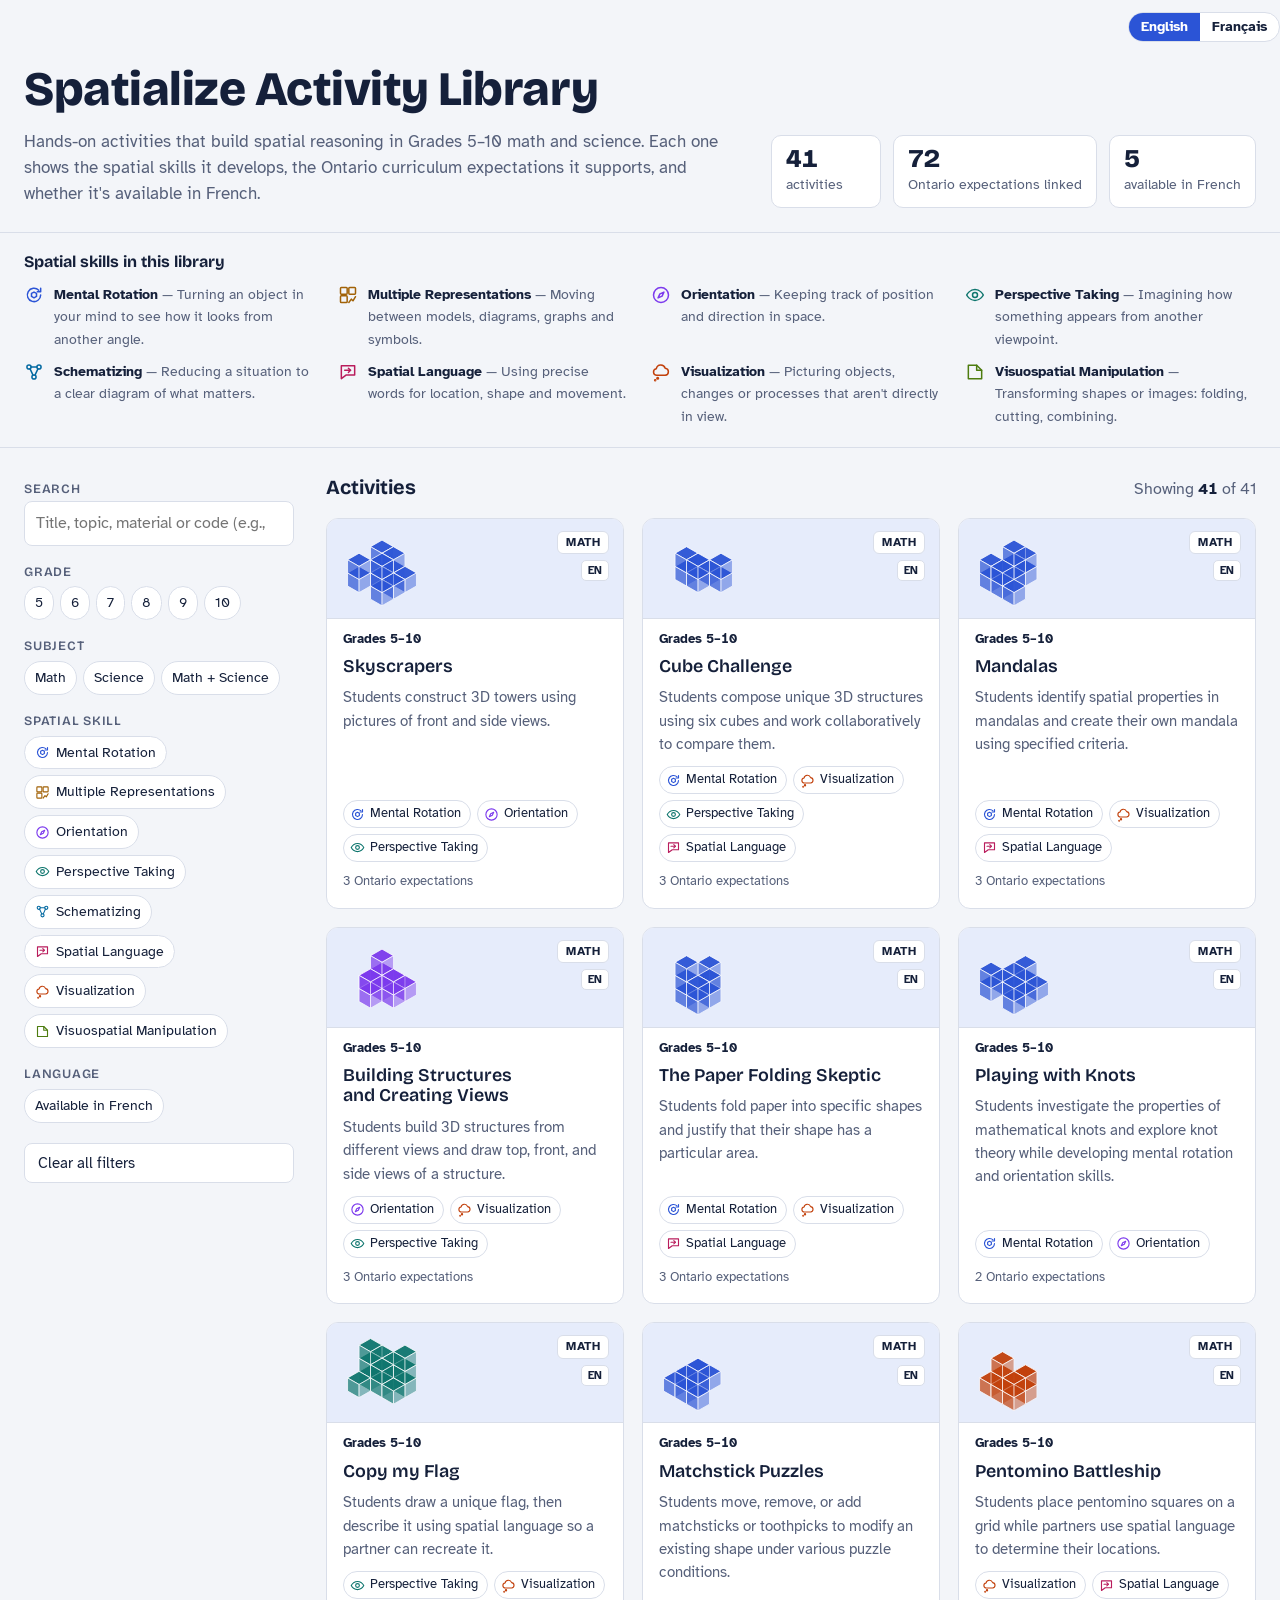
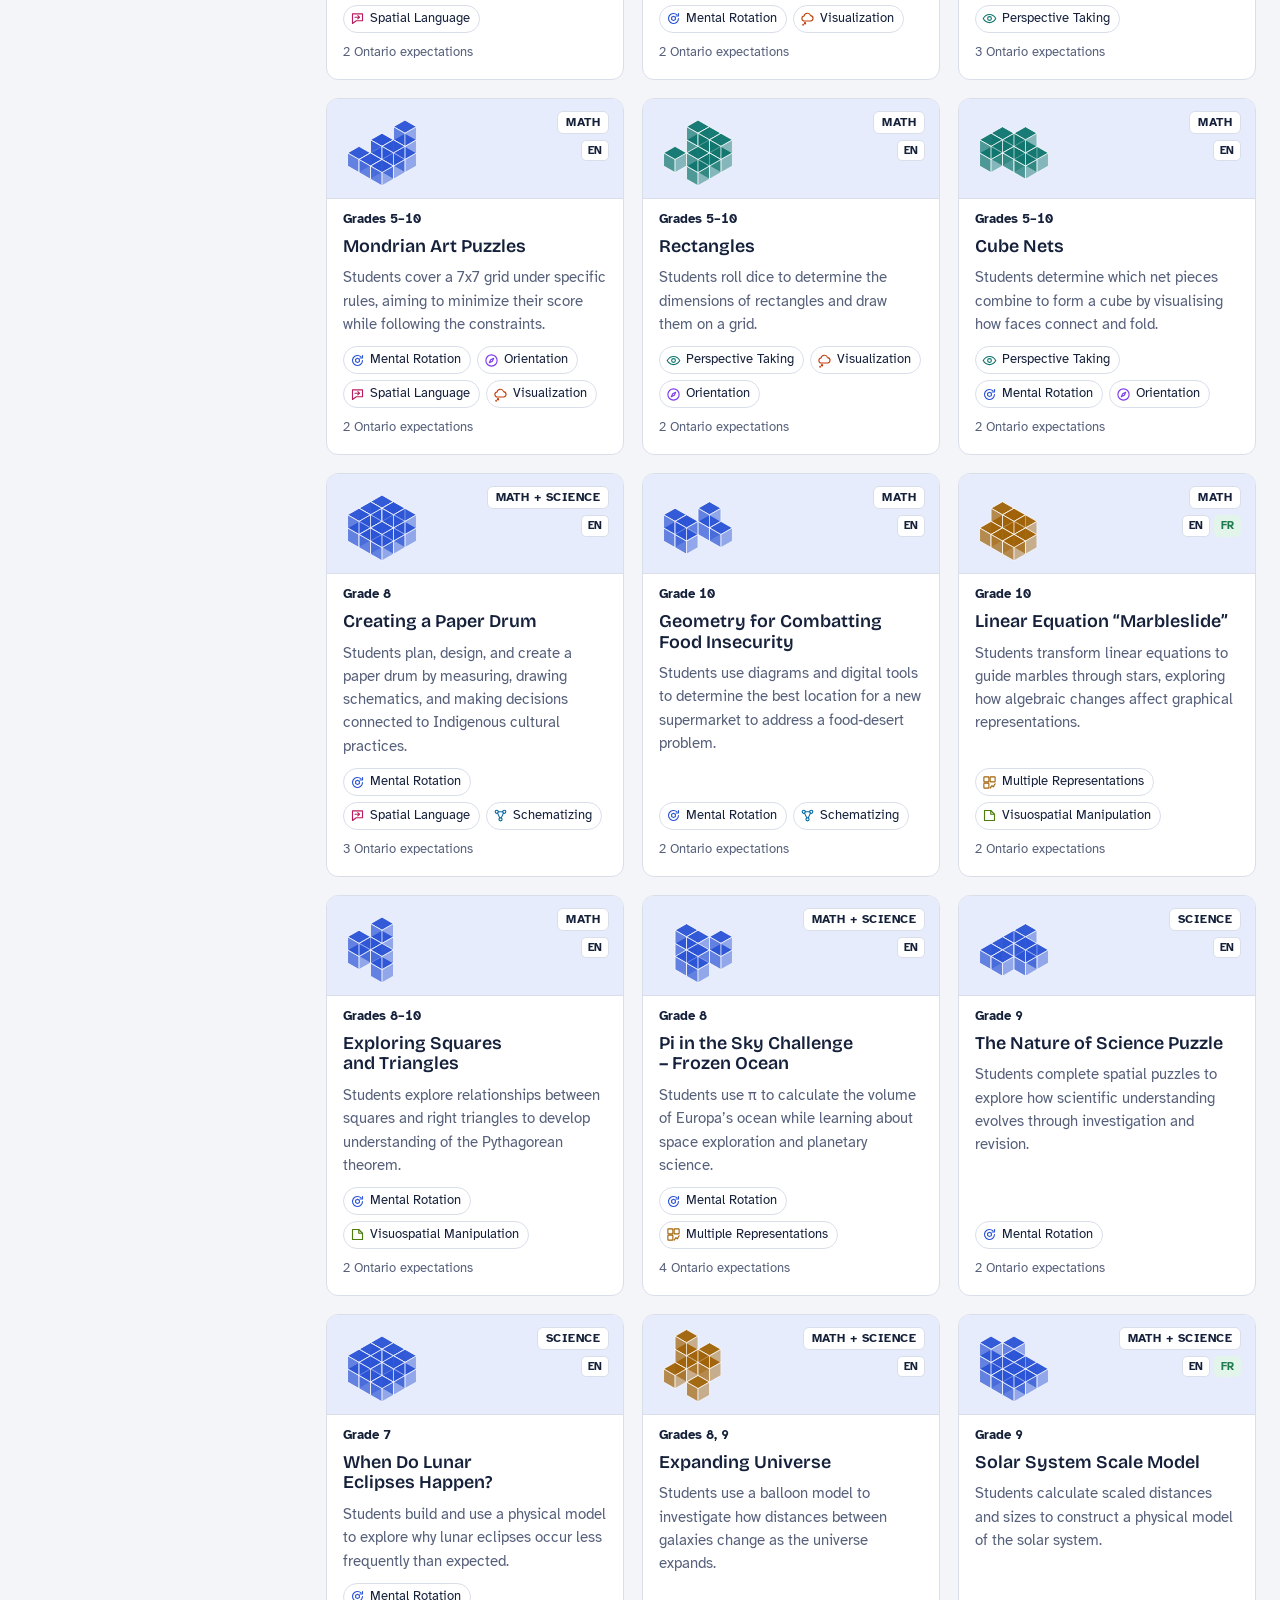
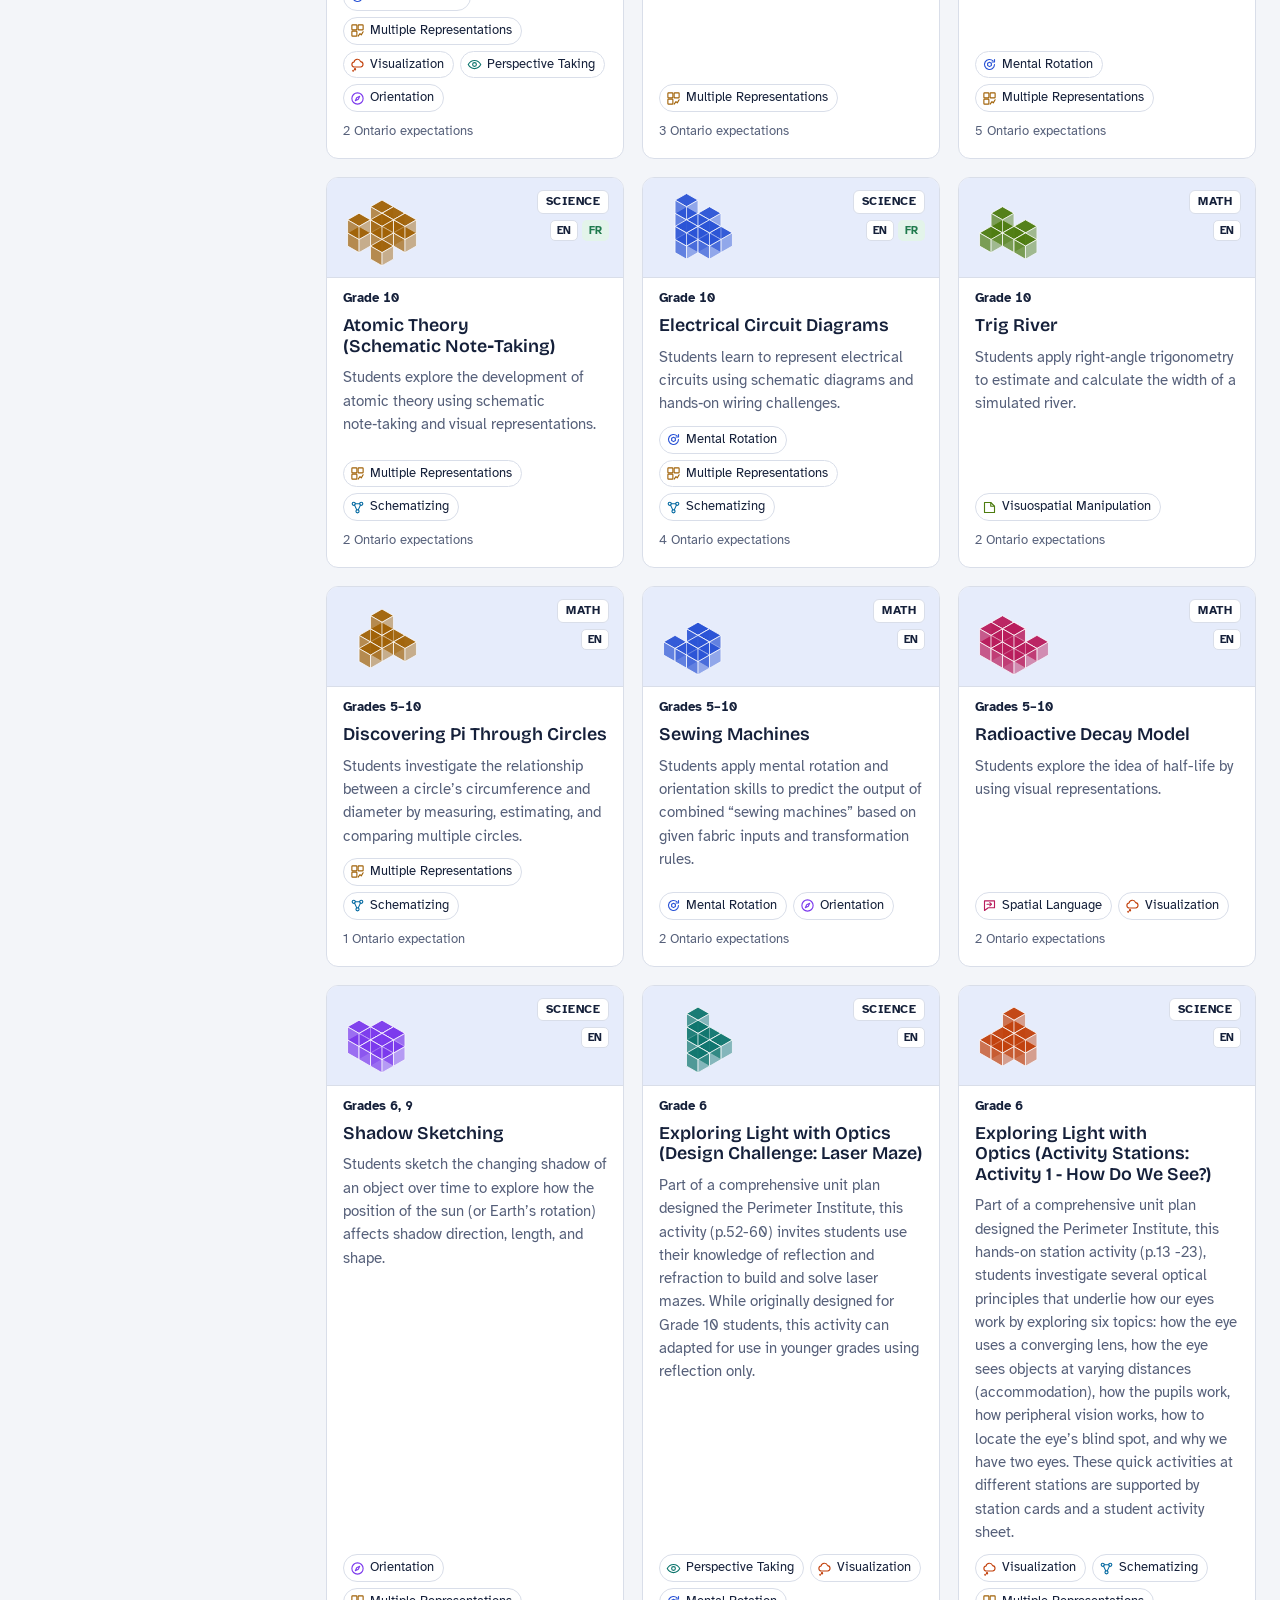
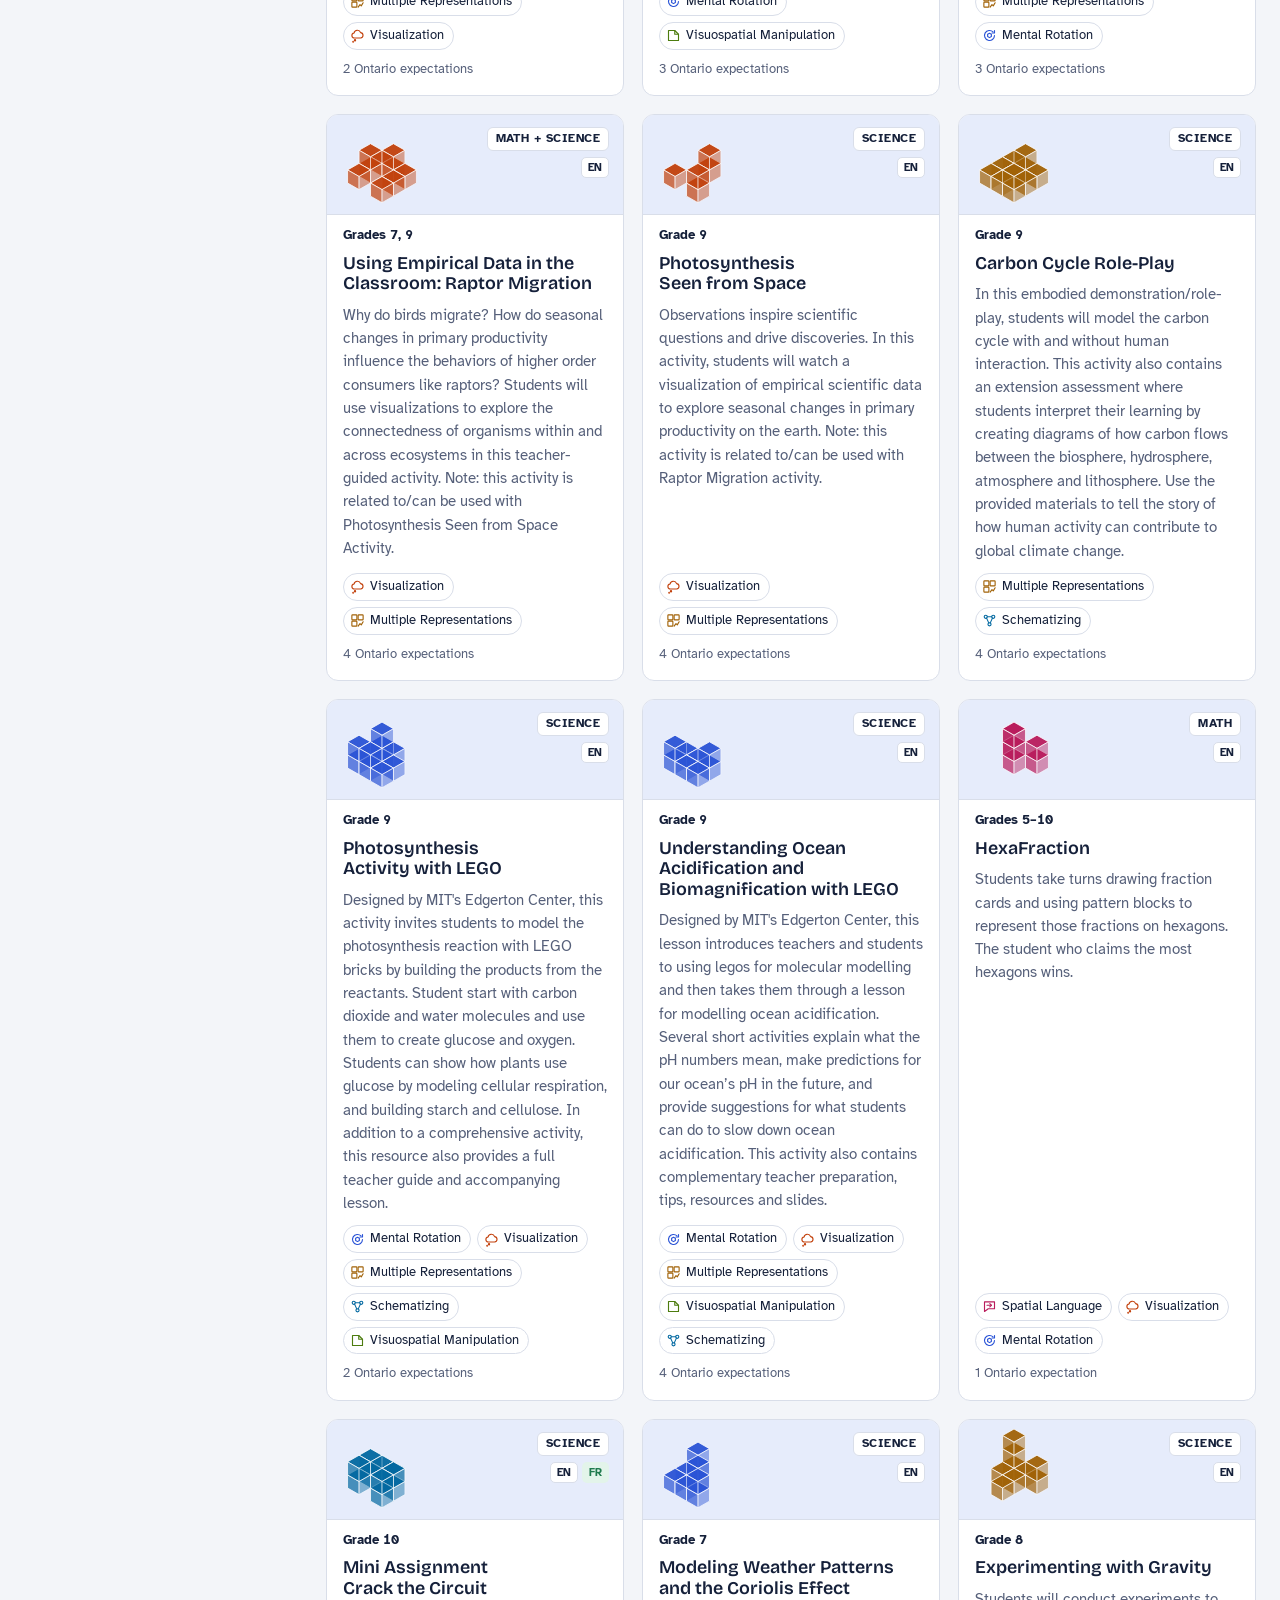
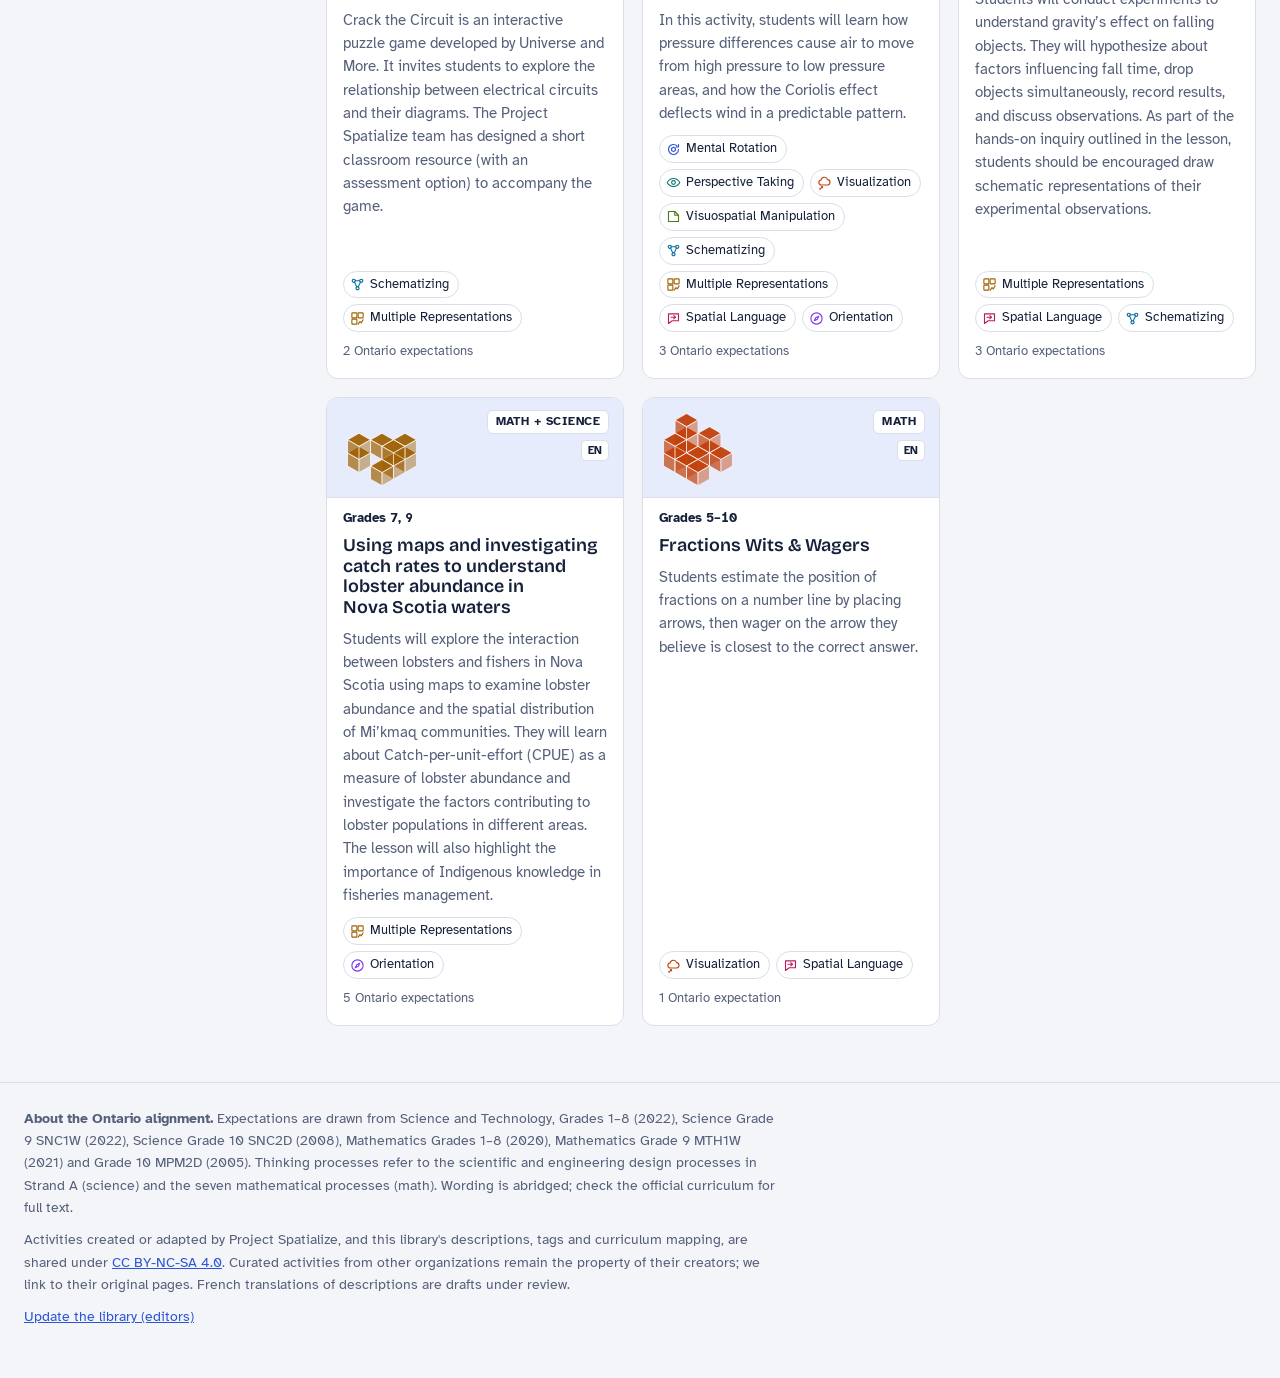
==== commit 7f69aea8: "update for improved functionality" ====
--- a/index.html
+++ b/index.html
@@ -4,311 +4,245 @@
 <meta charset="utf-8">
 <meta name="viewport" content="width=device-width, initial-scale=1">
 <title>Spatialize Activity Library</title>
+<meta name="description" content="Hands-on spatial reasoning activities for Grades 5–10 math and science, linked to the Ontario curriculum. In English and French.">
 <link rel="preconnect" href="https://fonts.googleapis.com">
 <link rel="preconnect" href="https://fonts.gstatic.com" crossorigin>
 <link href="https://fonts.googleapis.com/css2?family=Atkinson+Hyperlegible:ital,wght@0,400;0,700;1,400&family=Bricolage+Grotesque:opsz,wght@12..96,600;12..96,800&display=swap" rel="stylesheet">
-<style>
-/* Layout: masthead + skill key, sticky filter rail on the left, card grid on the right; detail opens in a dialog. */
-:root{
-  --paper:#f3f5f9; --surface:#ffffff; --ink:#15203a; --muted:#56607a;
-  --line:#d9dee9; --accent:#2b54d6; --accent-ink:#ffffff; --soft:#e6ecfb;
-  --direct:#1f7a4d; --direct-bg:#e3f4ea; --support:#8a5a00; --support-bg:#fbf0d9;
-  --display:"Bricolage Grotesque", "Segoe UI", system-ui, sans-serif;
-  --body:"Atkinson Hyperlegible", "Segoe UI", system-ui, sans-serif;
-  --s1:#2b54d6; --s2:#c2410c; --s3:#0f766e; --s4:#7c3aed; --s5:#b91c5c; --s6:#a16207; --s7:#0369a1; --s8:#4d7c0f; --s9:#57534e;
-  color-scheme:light;
-}
-@media (prefers-color-scheme: dark){ :root:not([data-theme="light"]){
-  --paper:#0f1424; --surface:#182036; --ink:#e8ecf6; --muted:#a3acc4; --line:#2c3652;
-  --accent:#7d9bff; --accent-ink:#0f1424; --soft:#223058;
-  --direct:#7fd8a6; --direct-bg:#173527; --support:#f2c46b; --support-bg:#3a2e12;
-  --s1:#7d9bff; --s2:#fb923c; --s3:#2dd4bf; --s4:#b79bff; --s5:#f472b6; --s6:#facc15; --s7:#38bdf8; --s8:#a3e635; --s9:#d6d3d1;
-  color-scheme:dark; } }
-:root[data-theme="dark"]{
-  --paper:#0f1424; --surface:#182036; --ink:#e8ecf6; --muted:#a3acc4; --line:#2c3652;
-  --accent:#7d9bff; --accent-ink:#0f1424; --soft:#223058;
-  --direct:#7fd8a6; --direct-bg:#173527; --support:#f2c46b; --support-bg:#3a2e12;
-  --s1:#7d9bff; --s2:#fb923c; --s3:#2dd4bf; --s4:#b79bff; --s5:#f472b6; --s6:#facc15; --s7:#38bdf8; --s8:#a3e635; --s9:#d6d3d1;
-  color-scheme:dark; }
-
-*{box-sizing:border-box}
-html,body{margin:0}
-body{background:var(--paper);color:var(--ink);font:400 1rem/1.55 var(--body)}
-a{color:var(--accent)}
-:focus-visible{outline:3px solid var(--accent);outline-offset:2px;border-radius:6px}
-.skip{position:absolute;left:-999px;top:8px;background:var(--surface);padding:8px 12px;z-index:10}
-.skip:focus{left:16px}
-.wrap{max-width:1280px;margin:0 auto;padding:0 24px}
-h1,h2,h3{font-family:var(--display);text-wrap:balance;line-height:1.15;margin:0}
-
-header.mast{padding:40px 0 24px;border-bottom:1px solid var(--line);
-  background-image:linear-gradient(30deg,transparent 49.5%,var(--line) 49.5%,var(--line) 50.5%,transparent 50.5%),linear-gradient(150deg,transparent 49.5%,var(--line) 49.5%,var(--line) 50.5%,transparent 50.5%);
-  background-size:56px 32px;background-position:right top;background-repeat:repeat-y;background-attachment:local}
-.mast-inner{display:grid;grid-template-columns:minmax(0,1fr) auto;gap:24px;align-items:end}
-h1{font-size:clamp(2rem,4vw,3rem);font-weight:800;letter-spacing:-.01em}
-.lede{max-width:62ch;color:var(--muted);margin:12px 0 0;font-size:1.06rem}
-.stats{display:flex;gap:12px;flex-wrap:wrap}
-.stat{background:var(--surface);border:1px solid var(--line);border-radius:10px;padding:10px 14px;min-width:110px}
-.stat b{display:block;font:800 1.6rem/1 var(--display);font-variant-numeric:tabular-nums}
-.stat span{font-size:.85rem;color:var(--muted)}
-
-.key{padding:20px 0;border-bottom:1px solid var(--line)}
-.key h2{font-size:1rem;margin-bottom:10px}
-.key ul{list-style:none;margin:0;padding:0;display:grid;grid-template-columns:repeat(auto-fill,minmax(250px,1fr));gap:8px 20px}
-.key li{font-size:.9rem;color:var(--muted);display:flex;gap:8px;align-items:baseline}
-.key li strong{color:var(--ink);white-space:nowrap}
-.dot{width:10px;height:10px;border-radius:2px;flex:none;transform:rotate(45deg) translateY(-1px)}
-
-main{display:grid;grid-template-columns:270px minmax(0,1fr);gap:32px;padding:28px 0 56px}
-aside.filters{position:sticky;top:16px;align-self:start;display:flex;flex-direction:column;gap:20px}
-fieldset{border:0;margin:0;padding:0;display:flex;flex-direction:column;gap:8px}
-legend,.flabel{font:600 .8rem/1 var(--display);letter-spacing:.06em;text-transform:uppercase;color:var(--muted);margin-bottom:8px;padding:0}
-input[type=search]{width:100%;font:inherit;padding:10px 12px;border:1px solid var(--line);border-radius:8px;background:var(--surface);color:var(--ink)}
-.chips{display:flex;flex-wrap:wrap;gap:6px}
-.chip{position:relative}
-.chip input{position:absolute;opacity:0;inset:0;margin:0;cursor:pointer}
-.chip span{display:inline-flex;align-items:center;gap:6px;font-size:.88rem;padding:5px 10px;border:1px solid var(--line);border-radius:999px;background:var(--surface);cursor:pointer;user-select:none}
-.chip input:checked + span{background:var(--accent);border-color:var(--accent);color:var(--accent-ink)}
-.chip input:focus-visible + span{outline:3px solid var(--accent);outline-offset:2px}
-.chip input:checked + span .dot{background:var(--accent-ink)!important}
-button.reset{font:inherit;font-size:.9rem;background:none;border:1px solid var(--line);color:var(--ink);padding:8px 12px;border-radius:8px;cursor:pointer}
-button.reset:hover{background:var(--soft)}
-
-.results-head{display:flex;justify-content:space-between;align-items:baseline;gap:12px;flex-wrap:wrap;margin-bottom:16px}
-.results-head p{margin:0;color:var(--muted)}
-.results-head strong{color:var(--ink);font-variant-numeric:tabular-nums}
-.grid{display:grid;grid-template-columns:repeat(auto-fill,minmax(270px,1fr));gap:18px;list-style:none;margin:0;padding:0}
-.card{background:var(--surface);border:1px solid var(--line);border-radius:12px;display:flex;flex-direction:column;overflow:hidden;transition:border-color .15s, transform .15s}
-.card:hover{border-color:var(--accent);transform:translateY(-2px)}
-.thumb{height:104px;display:flex;align-items:center;justify-content:space-between;padding:0 16px;background:var(--soft);border-bottom:1px solid var(--line)}
-.thumb svg{height:84px;width:auto}
-.subj{font:600 .75rem/1 var(--display);letter-spacing:.05em;text-transform:uppercase;padding:5px 8px;border-radius:6px;background:var(--surface);border:1px solid var(--line);align-self:flex-start;margin-top:14px}
-.card-body{padding:14px 16px 16px;display:flex;flex-direction:column;gap:10px;flex:1}
-.card h3{font-size:1.12rem;font-weight:600}
-.card h3 button{all:unset;cursor:pointer}
-.card h3 button:focus-visible{outline:3px solid var(--accent);outline-offset:3px;border-radius:4px}
-.card h3 button::after{content:"";position:absolute;inset:0}
-.card{position:relative}
-.card p{margin:0;font-size:.94rem;color:var(--muted)}
-.meta{display:flex;flex-wrap:wrap;gap:6px;margin-top:auto}
-.tag{font-size:.78rem;padding:3px 8px;border-radius:999px;border:1px solid var(--line);display:inline-flex;align-items:center;gap:5px;white-space:nowrap}
-.grades{font:600 .82rem/1 var(--body);color:var(--ink);font-variant-numeric:tabular-nums}
-.on{font-size:.8rem;display:flex;gap:6px;align-items:center;color:var(--muted)}
-.on i{font-style:normal;font-weight:700;padding:2px 6px;border-radius:4px}
-.on .d{color:var(--direct);background:var(--direct-bg)}
-.on .s{color:var(--support);background:var(--support-bg)}
-.empty{padding:48px 0;text-align:center;color:var(--muted)}
-
-dialog{width:min(760px,calc(100% - 32px));max-height:calc(100% - 48px);border:1px solid var(--line);border-radius:14px;padding:0;background:var(--surface);color:var(--ink)}
-dialog::backdrop{background:rgba(10,15,30,.55)}
-.dlg-head{display:flex;gap:16px;align-items:flex-start;justify-content:space-between;padding:22px 24px 16px;border-bottom:1px solid var(--line);position:sticky;top:0;background:var(--surface)}
-.dlg-head h2{font-size:1.5rem}
-.dlg-head .sub{margin:6px 0 0;color:var(--muted);font-size:.92rem}
-.close{font:inherit;background:none;border:1px solid var(--line);color:var(--ink);border-radius:8px;padding:6px 12px;cursor:pointer;flex:none}
-.dlg-body{padding:18px 24px 26px;display:grid;gap:22px}
-.dlg-body h3{font-size:.8rem;letter-spacing:.06em;text-transform:uppercase;color:var(--muted);margin-bottom:8px}
-.dlg-body p,.dlg-body ul{margin:0}
-.dlg-body ul{padding-left:20px}
-.align{list-style:none;padding:0!important;display:grid;gap:8px}
-.align li{display:flex;gap:10px;align-items:baseline;flex-wrap:wrap}
-.pill{font:700 .72rem/1 var(--body);padding:4px 7px;border-radius:5px;text-transform:uppercase;letter-spacing:.04em;flex:none}
-.pill.direct{color:var(--direct);background:var(--direct-bg)}
-.pill.supporting{color:var(--support);background:var(--support-bg)}
-.pill.math{color:var(--accent);background:var(--soft)}
-.cta{display:inline-flex;align-items:center;gap:8px;background:var(--accent);color:var(--accent-ink);text-decoration:none;font-weight:700;padding:10px 16px;border-radius:8px;justify-self:start}
-.cta:hover{filter:brightness(1.08)}
-.note{font-size:.88rem;color:var(--muted)}
-.row2{display:grid;grid-template-columns:1fr 1fr;gap:22px}
-footer{border-top:1px solid var(--line);padding:24px 0 40px;color:var(--muted);font-size:.9rem}
-footer p{max-width:80ch;margin:0 0 8px}
-
-@media (max-width:860px){
-  main{grid-template-columns:1fr}
-  aside.filters{position:static}
-  .mast-inner{grid-template-columns:1fr}
-  .row2{grid-template-columns:1fr}
-}
-@media (max-width:420px){ .wrap{padding:0 16px} }
-@media (prefers-reduced-motion: reduce){ *{transition:none!important} }
-</style>
+<link rel="stylesheet" href="assets/style.css">
 </head>
 <body>
-<a class="skip" href="#results">Skip to activities</a>
+<a class="skip" href="#results" data-t="skip">Skip to activities</a>
+<div class="wrap topbar">
+  <div class="langs" role="group" aria-label="Language / Langue">
+    <button type="button" data-lang="en" aria-pressed="true">English</button>
+    <button type="button" data-lang="fr" aria-pressed="false" lang="fr">Français</button>
+  </div>
+</div>
 <header class="mast">
   <div class="wrap mast-inner">
     <div>
-      <h1>Spatialize Activity Library</h1>
-      <p class="lede">Hands-on activities that build spatial reasoning in Grades 5–10 math and science, each tagged with the spatial skills it develops and its connections to the Ontario curriculum.</p>
-    </div>
-    <div class="stats" aria-label="Library at a glance">
-      <div class="stat"><b id="st-total">0</b><span>activities</span></div>
-      <div class="stat"><b id="st-sci">0</b><span>with direct Ontario science links</span></div>
-      <div class="stat"><b>5–10</b><span>grade range</span></div>
+      <h1 data-t="title">Spatialize Activity Library</h1>
+      <p class="lede" data-t="lede"></p>
+    </div>
+    <div class="stats">
+      <div class="stat"><b id="st-total">0</b><span data-t="stActs"></span></div>
+      <div class="stat"><b id="st-exp">0</b><span data-t="stExp"></span></div>
+      <div class="stat"><b id="st-fr">0</b><span data-t="stFr"></span></div>
     </div>
   </div>
 </header>
 
 <section class="key" aria-labelledby="key-h">
   <div class="wrap">
-    <h2 id="key-h">Spatial skills in this library</h2>
+    <h2 id="key-h" data-t="keyH"></h2>
     <ul id="skill-key"></ul>
   </div>
 </section>
 
 <div class="wrap">
 <main>
-  <aside class="filters" aria-label="Filter activities">
+  <aside class="filters" aria-label="Filters" id="filters">
     <div>
-      <label class="flabel" for="q">Search</label>
-      <input type="search" id="q" placeholder="Title, topic, or material" autocomplete="off">
-    </div>
-    <fieldset><legend>Grade</legend><div class="chips" id="f-grade"></div></fieldset>
-    <fieldset><legend>Subject</legend><div class="chips" id="f-subj"></div></fieldset>
-    <fieldset><legend>Spatial skill</legend><div class="chips" id="f-skill"></div></fieldset>
-    <fieldset><legend>Ontario science</legend><div class="chips" id="f-on"></div></fieldset>
-    <button type="button" class="reset" id="reset">Clear all filters</button>
+      <label class="flabel" for="q" data-t="search"></label>
+      <input type="search" id="q" autocomplete="off">
+    </div>
+    <fieldset><legend data-t="fGrade"></legend><div class="chips" id="f-grade"></div></fieldset>
+    <fieldset><legend data-t="fSubj"></legend><div class="chips" id="f-subj"></div></fieldset>
+    <fieldset><legend data-t="fSkill"></legend><div class="chips" id="f-skill"></div></fieldset>
+    <fieldset><legend data-t="fLang"></legend><div class="chips" id="f-lang"></div></fieldset>
+    <button type="button" class="btn" id="reset" data-t="reset"></button>
   </aside>
 
   <section id="results" aria-labelledby="res-h">
     <div class="results-head">
-      <h2 id="res-h" style="font-size:1.25rem">Activities</h2>
+      <h2 id="res-h" style="font-size:1.25rem" data-t="acts"></h2>
       <p aria-live="polite" id="count"></p>
     </div>
     <ul class="grid" id="grid"></ul>
-    <p class="empty" id="empty" hidden>No activities match these filters. Try removing a skill or grade.</p>
+    <p class="empty" id="empty" hidden data-t="empty"></p>
   </section>
 </main>
 </div>
 
 <footer>
   <div class="wrap">
-    <p><strong>About the Ontario alignment.</strong> Connections are mapped at the strand and topic level to <em>The Ontario Curriculum, Grades 1–8: Science and Technology (2022)</em>, Grade 9 Science SNC1W (2022) and Grade 10 Science SNC2D (2008). <span class="pill direct">Direct</span> means the activity teaches content named in that strand; <span class="pill supporting">Supporting</span> means it reinforces the strand's skills or ideas. Teachers should confirm specific expectations for their grade.</p>
-    <p><strong>License.</strong> Activities created or adapted by Project Spatialize, and this library's descriptions, skill tags and curriculum mapping, are shared under <a href="https://creativecommons.org/licenses/by-nc-sa/4.0/" rel="license noopener" target="_blank">CC BY-NC-SA 4.0</a>. You may use and adapt them for noncommercial purposes with credit. Curated activities from other organizations (NASA JPL, MIT Edgerton Center, California Academy of Sciences, Perimeter Institute and others) remain the property of their creators. We link to their original pages, and their own terms apply.</p>
+    <p data-t="aboutAlign"></p>
+    <p data-t="license"></p>
+    <p><a href="admin.html" data-t="editLink"></a></p>
   </div>
 </footer>
 
 <dialog id="dlg" aria-labelledby="dlg-title"></dialog>
 
+<script src="assets/shared.js"></script>
 <script>
-const DATA = [{"id": "skyscrapers", "title": "Skyscrapers", "grades": [5, 6, 7, 8, 9, 10], "type": "For all grades (General)", "summary": "Students construct 3D towers using pictures of front and side views.", "skills": ["Mental Rotation", "Orientation", "Perspective Taking"], "objectives": "Construct three-dimensional towers using provided pictures of the front and side views of the towers.", "materials": ["Snap cubes or other stackable objects", "Grid paper or printed grid", "Writing utensil"], "link": "https://docs.google.com/document/d/1kAKkUY0MDonZUXCLOLEqKRv6GArNcJ_F/edit?usp=share_link&ouid=104240608524013757471&rtpof=true&sd=true", "subject": "Math + Science", "sci": [{"label": "Gr 5 · Strand D: Forces Acting on Structures", "url": "https://www.dcp.edu.gov.on.ca/en/curriculum/science-technology/grades/grade-5", "strength": "supporting"}, {"label": "Gr 7 · Strand D: Form and Function", "url": "https://www.dcp.edu.gov.on.ca/en/curriculum/science-technology/grades/grade-7", "strength": "supporting"}], "math": ["Gr 5–8 Math · Strand E: Spatial Sense", "Gr 9 MTH1W · Strand E: Geometry & Measurement"], "concepts": []}, {"id": "cube-challenge", "title": "Cube Challenge", "grades": [5, 6, 7, 8, 9, 10], "type": "For all grades (General)", "summary": "Students compose unique 3D structures using six cubes and work collaboratively to compare them.", "skills": ["Mental Rotation", "Visualization", "Perspective Taking", "Spatial Language"], "objectives": "Compose unique 3D structures using only six cubes; work collaboratively using spatial language; use physical and mental rotation to confirm structures are unique.", "materials": ["Snap cubes"], "link": "https://docs.google.com/document/d/1PSMPLSPqxScStLI5o0B38Zx7gVuqAacS/edit?usp=sharing&ouid=104240608524013757471&rtpof=true&sd=true", "subject": "Math + Science", "sci": [{"label": "Gr 5–8 · Strand A1: STEM Investigation & Communication Skills", "url": null, "strength": "supporting"}], "math": ["Gr 5–8 Math · Strand E: Spatial Sense", "Gr 9 MTH1W · Strand E: Geometry & Measurement"], "concepts": []}, {"id": "mandalas", "title": "Mandalas", "grades": [5, 6, 7, 8, 9, 10], "type": "For all grades (General)", "summary": "Students identify spatial properties in mandalas and create their own mandala using specified criteria.", "skills": ["Mental Rotation", "Visualization", "Spatial Language"], "objectives": "Identify spatial (transformational and symmetrical) properties used in mandalas; create a mandala using specified criteria.", "materials": ["Printed complete and incomplete mandalas", "Mandala templates"], "link": "https://docs.google.com/document/d/1Tm5yTUA_JyYwZA6r2Xcg-hECFlW6-HGZ/edit?usp=share_link&ouid=104240608524013757471&rtpof=true&sd=true", "subject": "Math", "sci": [], "math": ["Gr 5–8 Math · Strand E: Spatial Sense", "Gr 5–8 Math · Strand C: Algebra"], "concepts": []}, {"id": "building-structures-and-creating-views", "title": "Building Structures and Creating Views", "grades": [5, 6, 7, 8, 9, 10], "type": "For all grades (General)", "summary": "Students build 3D structures from different views and draw top, front, and side views of a structure.", "skills": ["Orientation", "Visualization", "Perspective Taking"], "objectives": "Construct 3D structures using pictures of a structure from three different views (top, front, and side); draw three different views of a 3D structure.", "materials": ["Snap cubes or other stackable objects", "Paper", "Writing utensil"], "link": "https://docs.google.com/document/d/1kAKkUY0MDonZUXCLOLEqKRv6GArNcJ_F/edit?usp=share_link&ouid=104240608524013757471&rtpof=true&sd=true", "subject": "Math + Science", "sci": [{"label": "Gr 7 · Strand D: Form and Function", "url": "https://www.dcp.edu.gov.on.ca/en/curriculum/science-technology/grades/grade-7", "strength": "supporting"}, {"label": "Gr 5 · Strand D: Forces Acting on Structures", "url": "https://www.dcp.edu.gov.on.ca/en/curriculum/science-technology/grades/grade-5", "strength": "supporting"}], "math": ["Gr 5–8 Math · Strand E: Spatial Sense", "Gr 9 MTH1W · Strand E: Geometry & Measurement"], "concepts": []}, {"id": "the-paper-folding-skeptic", "title": "The Paper Folding Skeptic", "grades": [5, 6, 7, 8, 9, 10], "type": "For all grades (General)", "summary": "Students fold paper into specific shapes and justify that their shape has a particular area.", "skills": ["Mental Rotation", "Visualization", "Spatial Language"], "objectives": "Fold paper into specific shapes and convince a partner that the shape has a specific area.", "materials": ["Paper"], "link": "https://docs.google.com/document/d/1Xc6JiXbqaEZ_6XPC4PLZqq6QxlWvfb57/edit?usp=share_link&ouid=104240608524013757471&rtpof=true&sd=true", "subject": "Math", "sci": [], "math": ["Gr 5–8 Math · Strand E: Spatial Sense", "Gr 9 MTH1W · Strand E: Geometry & Measurement"], "concepts": []}, {"id": "playing-with-knots", "title": "Playing with Knots", "grades": [5, 6, 7, 8, 9, 10], "type": "For all grades (General)", "summary": "Students investigate the properties of mathematical knots and explore knot theory while developing mental rotation and orientation skills.", "skills": ["Mental Rotation", "Orientation"], "objectives": "Investigate properties of mathematical knots and explore knot theory while developing mental rotation and orientation skills.", "materials": ["String"], "link": "https://docs.google.com/document/d/1Xc6JiXbqaEZ_6XPC4PLZqq6QxlWvfb57/edit?usp=share_link&ouid=104240608524013757471&rtpof=true&sd=true", "subject": "Math", "sci": [], "math": ["Gr 5–8 Math · Strand E: Spatial Sense"], "concepts": []}, {"id": "copy-my-flag", "title": "Copy my Flag", "grades": [5, 6, 7, 8, 9, 10], "type": "For all grades (General)", "summary": "Students draw a unique flag, then describe it using spatial language so a partner can recreate it.", "skills": ["Perspective Taking", "Visualization", "Spatial Language"], "objectives": "Draw a unique flag, then stand back-to-back with a partner and describe the flag using spatial language so the partner can attempt to draw it from the description.", "materials": ["Paper", "Pencils or markers"], "link": "https://drive.google.com/file/d/1IlJPeU38edMvwynrfd3n0IADD-8maN2b/view", "subject": "Math + Science", "sci": [{"label": "Gr 5–8 · Strand A1: STEM Investigation & Communication Skills", "url": null, "strength": "supporting"}], "math": ["Gr 5–8 Math · Strand E: Spatial Sense"], "concepts": []}, {"id": "matchstick-puzzles", "title": "Matchstick Puzzles", "grades": [5, 6, 7, 8, 9, 10], "type": "For all grades (General)", "summary": "Students move, remove, or add matchsticks or toothpicks to modify an existing shape under various puzzle conditions.", "skills": ["Mental Rotation", "Visualization"], "objectives": "Move, remove, or add matchsticks or toothpicks to modify an existing shape in some way; solve puzzles of varying difficulty.", "materials": ["Matchsticks or toothpicks"], "link": "https://docs.google.com/document/d/1ljzjgkNvbB6FqhXkrMcAJK2-DMwkPUfh/edit?usp=sharing&ouid=104240608524013757471&rtpof=true&sd=true", "subject": "Math", "sci": [], "math": ["Gr 5–8 Math · Strand C: Algebra", "Gr 5–8 Math · Strand E: Spatial Sense"], "concepts": []}, {"id": "pentomino-battleship", "title": "Pentomino Battleship", "grades": [5, 6, 7, 8, 9, 10], "type": "For all grades (General)", "summary": "Students place pentomino squares on a grid while partners use spatial language to determine their locations.", "skills": ["Visualization", "Spatial Language", "Perspective Taking"], "objectives": "Place pentomino squares on a grid while a partner uses spatial language and reasoning to determine their locations in a battleship-style game.", "materials": ["Pentomino squares", "Printed grids"], "link": "https://docs.google.com/document/d/1GqjJPPSH0iG50uXAZvtQrX6fNOH1RI6s/edit?usp=sharing&ouid=104240608524013757471&rtpof=true&sd=true", "subject": "Math", "sci": [], "math": ["Gr 5–8 Math · Strand E: Spatial Sense"], "concepts": []}, {"id": "mondrian-art-puzzles", "title": "Mondrian Art Puzzles", "grades": [5, 6, 7, 8, 9, 10], "type": "For all grades (General)", "summary": "Students cover a 7x7 grid under specific rules, aiming to minimize their score while following the constraints.", "skills": ["Mental Rotation", "Orientation", "Spatial Language", "Visualization"], "objectives": "Cover a 7x7 grid under several sets of rules (e.g., using only rectangles of different dimensions); aim to minimize score while following the rules.", "materials": ["Printed activity sheets", "Markers or pencil crayons"], "link": "https://docs.google.com/document/d/1-CX9rn_h6oDIf8XwZ9WJ2JH7TSIFdj7B/edit?usp=sharing&ouid=104240608524013757471&rtpof=true&sd=true", "subject": "Math", "sci": [], "math": ["Gr 5–8 Math · Strand E: Spatial Sense", "Gr 9 MTH1W · Strand E: Geometry & Measurement"], "concepts": []}, {"id": "rectangles", "title": "Rectangles", "grades": [5, 6, 7, 8, 9, 10], "type": "For all grades (General)", "summary": "Students roll dice to determine the dimensions of rectangles and draw them on a grid.", "skills": ["Perspective Taking", "Visualization", "Orientation"], "objectives": "Roll dice to determine the size of rectangles to draw on a grid.", "materials": ["Grid paper or premade 18x18 game sheets", "Markers or pencil crayons"], "link": "https://docs.google.com/document/d/1aZdGD8SnThVHuy8HGmyuZO2Ld6BRbgIe/edit?usp=sharing&ouid=104240608524013757471&rtpof=true&sd=true", "subject": "Math", "sci": [], "math": ["Gr 5–8 Math · Strand B: Number", "Gr 5–8 Math · Strand E: Spatial Sense"], "concepts": []}, {"id": "cube-nets", "title": "Cube Nets", "grades": [5, 6, 7, 8, 9, 10], "type": "For all grades (General)", "summary": "Students determine which net pieces combine to form a cube by visualising how faces connect and fold.", "skills": ["Perspective Taking", "Mental Rotation", "Orientation"], "objectives": "Identify which pairs of net pieces combine to form each 3D solid by visualising how faces connect and fold.", "materials": ["Printed and cut cube nets"], "link": "https://docs.google.com/document/d/1-CX9rn_h6oDIf8XwZ9WJ2JH7TSIFdj7B/edit?usp=sharing&ouid=104240608524013757471&rtpof=true&sd=true", "subject": "Math + Science", "sci": [{"label": "Gr 7 · Strand D: Form and Function", "url": "https://www.dcp.edu.gov.on.ca/en/curriculum/science-technology/grades/grade-7", "strength": "supporting"}], "math": ["Gr 5–8 Math · Strand E: Spatial Sense", "Gr 9 MTH1W · Strand E: Geometry & Measurement"], "concepts": []}, {"id": "creating-a-paper-drum", "title": "Creating a Paper Drum", "grades": [8], "type": "Curriculum Specific", "summary": "Students plan, design, and create a paper drum by measuring, drawing schematics, and making decisions connected to Indigenous cultural practices.", "skills": ["Mental Rotation", "Spatial Language", "Schematizing"], "objectives": "Before cutting out or making each part of the drum (ring, hide, strings) students must measure, plan, draw schemas of, and discuss their problem-solving", "materials": ["Paper", "scissors", "pencils/markers", "rulers", "yarn", "hole punch", "thin cardboard", "tape or stapler"], "link": "https://indigenous.mathnetwork.educ.ubc.ca/drum-making-part-2/", "subject": "Math + Science", "sci": [{"label": "Gr 5–8 · Strand A3: Applications, Connections & Contributions", "url": null, "strength": "supporting"}, {"label": "Gr 4 · Strand C: Light and Sound", "url": "https://www.dcp.edu.gov.on.ca/en/curriculum/science-technology/grades/grade-4", "strength": "supporting"}], "math": ["Gr 5–8 Math · Strand E: Spatial Sense"], "concepts": []}, {"id": "geometry-for-combatting-food-insecurity", "title": "Geometry for Combatting Food Insecurity", "grades": [10], "type": "Curriculum Specific", "summary": "Students use diagrams and digital tools to determine the best location for a new supermarket to address a food‑desert problem.", "skills": ["Mental Rotation", "Schematizing"], "objectives": "Work through a Desmos lesson plan to apply trigonometric ratios and angle reasoning in a real‑world context.", "materials": ["Computers(a group can work together)", "student handouts"], "link": "https://sites.google.com/view/mtc4socialjustice/mtc4sj-book/hungry-for-change", "subject": "Math", "sci": [], "math": ["Gr 10 MPM2D · Trigonometry"], "concepts": []}, {"id": "linear-equation-marbleslide", "title": "Linear Equation “Marbleslide”", "grades": [10], "type": "Curriculum Specific", "summary": "Students transform linear equations to guide marbles through stars, exploring how algebraic changes affect graphical representations.", "skills": ["Multiple Representations", "Visuospatial Manipulation"], "objectives": "Analyze relationships between equations and their graphical transformations.", "materials": ["Computers (Desmos)"], "link": "https://classroom.amplify.com/activity/566b31734e38e1e21a10aac8?collections=651ca31cf69ee59aa9e3818a%2C632c77b104648305feffcfda", "subject": "Math", "sci": [], "math": ["Gr 9 MTH1W · Strand C: Algebra (linear relations)"], "concepts": []}, {"id": "exploring-squares-and-triangles", "title": "Exploring Squares and Triangles", "grades": [8, 9, 10], "type": "Curriculum Specific", "summary": "Students explore relationships between squares and right triangles to develop understanding of the Pythagorean theorem.", "skills": ["Mental Rotation", "Visuospatial Manipulation"], "objectives": "Develop and apply the Pythagorean theorem through exploration.", "materials": ["Dot paper or geoboards", "blackline masters", "scissors"], "link": "", "subject": "Math", "sci": [], "math": ["Gr 5–8 Math · Strand E: Spatial Sense (Pythagorean relationship, Gr 8)", "Gr 9 MTH1W · Strand E: Geometry & Measurement"], "concepts": []}, {"id": "pi-in-the-sky-challenge-frozen-ocean", "title": "Pi in the Sky Challenge – Frozen Ocean", "grades": [8], "type": "Curriculum Specific", "summary": "Students use π to calculate the volume of Europa’s ocean while learning about space exploration and planetary science.", "skills": ["Mental Rotation", "Multiple Representations"], "objectives": "Students complete the visual mathematics problem to determine the likely volume of Europa’s ocean", "materials": ["Computers", "student handouts"], "link": "https://www.jpl.nasa.gov/edu/resources/lesson-plan/frozen-formula-a-pi-in-the-sky-math-challenge/", "subject": "Science", "sci": [{"label": "Gr 9 SNC1W · Strand E: The Study of the Universe", "url": "https://www.dcp.edu.gov.on.ca/en/curriculum", "strength": "direct"}, {"label": "Gr 6 · Strand E: Space", "url": "https://www.dcp.edu.gov.on.ca/en/curriculum/science-technology/grades/grade-6", "strength": "supporting"}], "math": ["Gr 5–8 Math · Strand E: Spatial Sense (circles, volume)", "Gr 9 MTH1W · Strand E: Geometry & Measurement"], "concepts": ["Solar system, movement of celestial body, types of celestial objects", "Remote sensing, telescopes, RADARSTAT satellites, etc."]}, {"id": "the-nature-of-science-puzzle", "title": "The Nature of Science Puzzle", "grades": [9], "type": "Curriculum Specific", "summary": "Students complete spatial puzzles to explore how scientific understanding evolves through investigation and revision.", "skills": ["Mental Rotation"], "objectives": "Students complete two puzzles (one that does not include the “X” square; one that does).", "materials": ["Printed and cut‑out puzzle pieces"], "link": "https://www.scienceteacherprogram.org/genscience/Choi04.html", "subject": "Science", "sci": [{"label": "Gr 9 SNC1W · Strand A: STEM Investigation Skills & Careers", "url": "https://www.dcp.edu.gov.on.ca/en/curriculum", "strength": "direct"}, {"label": "Gr 5–8 · Strand A1: STEM Investigation & Communication Skills", "url": null, "strength": "supporting"}], "math": [], "concepts": []}, {"id": "when-do-lunar-eclipses-happen", "title": "When Do Lunar Eclipses Happen?", "grades": [7], "type": "Curriculum Specific", "summary": "Students build and use a physical model to explore why lunar eclipses occur less frequently than expected.", "skills": ["Mental Rotation", "Multiple Representations", "Visualization", "Perspective Taking", "Orientation"], "objectives": "Explain lunar eclipses using physical and conceptual models.", "materials": ["Paper plates", "pencil/marker", "scissors", "small ball", "optional tracing object"], "link": "https://www.jpl.nasa.gov/edu/resources/project/when-do-lunar-eclipses-happen-2/", "subject": "Science", "sci": [{"label": "Gr 6 · Strand E: Space", "url": "https://www.dcp.edu.gov.on.ca/en/curriculum/science-technology/grades/grade-6", "strength": "direct"}, {"label": "Gr 9 SNC1W · Strand E: The Study of the Universe", "url": "https://www.dcp.edu.gov.on.ca/en/curriculum", "strength": "direct"}], "math": [], "concepts": ["Correct use of equipment and tools", "Solar system, movement of celestial body, types of celestial objects"]}, {"id": "expanding-universe", "title": "Expanding Universe", "grades": [8, 9], "type": "Curriculum Specific", "summary": "Students use a balloon model to investigate how distances between galaxies change as the universe expands.", "skills": ["Multiple Representations"], "objectives": "Explore relationships between distance, speed, and redshift.", "materials": ["Balloon", "sticky dots", "ruler", "string", "stopwatch", "student worksheet"], "link": "https://www.schoolsobservatory.org/things-to-do/create-expanding-universe", "subject": "Science", "sci": [{"label": "Gr 9 SNC1W · Strand E: The Study of the Universe", "url": "https://www.dcp.edu.gov.on.ca/en/curriculum", "strength": "direct"}, {"label": "Gr 6 · Strand E: Space", "url": "https://www.dcp.edu.gov.on.ca/en/curriculum/science-technology/grades/grade-6", "strength": "supporting"}], "math": ["Gr 5–8 Math · Strand D: Data"], "concepts": ["Correct use of equipment and tools", "Solar system, movement of celestial body, types of celestial objects", "Earth and the solar system"]}, {"id": "solar-system-scale-model", "title": "Solar System Scale Model", "grades": [9], "type": "Curriculum Specific", "summary": "Students calculate scaled distances and sizes to construct a physical model of the solar system.", "skills": ["Mental Rotation", "Multiple Representations"], "objectives": "Model movement and scale of celestial bodies.", "materials": ["Paper", "scissors", "glue", "printer or toilet paper rolls"], "link": "https://drive.google.com/drive/folders/13jMHNcZSTpvwIGOe7gqd76OOk9pleCBX", "subject": "Science", "sci": [{"label": "Gr 6 · Strand E: Space", "url": "https://www.dcp.edu.gov.on.ca/en/curriculum/science-technology/grades/grade-6", "strength": "direct"}, {"label": "Gr 9 SNC1W · Strand E: The Study of the Universe", "url": "https://www.dcp.edu.gov.on.ca/en/curriculum", "strength": "direct"}], "math": ["Gr 5–8 Math · Strand B: Number (scale, ratio)"], "concepts": []}, {"id": "atomic-theory-schematic-note-taking", "title": "Atomic Theory (Schematic Note‑Taking)", "grades": [10], "type": "Curriculum Specific", "summary": "Students explore the development of atomic theory using schematic note‑taking and visual representations.", "skills": ["Multiple Representations", "Schematizing"], "objectives": "Communicate scientific ideas through models and diagrams.", "materials": ["Student handout", "optional paper bags and assorted objects"], "link": "https://drive.google.com/drive/folders/1V2PpO2RtVZFV7akh8cnk1uAJ6lVW1djr?usp=share_link", "subject": "Science", "sci": [{"label": "Gr 9 SNC1W · Strand C: Atoms, Elements & Compounds", "url": "https://www.dcp.edu.gov.on.ca/en/curriculum", "strength": "direct"}], "math": [], "concepts": []}, {"id": "electrical-circuit-diagrams", "title": "Electrical Circuit Diagrams", "grades": [10], "type": "Curriculum Specific", "summary": "Students learn to represent electrical circuits using schematic diagrams and hands‑on wiring challenges.", "skills": ["Mental Rotation", "Multiple Representations", "Schematizing"], "objectives": "Interpret and construct electrical circuit diagrams.", "materials": ["Wires", "lightbulbs", "batteries"], "link": "https://drive.google.com/drive/folders/1mSSIv9YQ8_pK9eLC6NFVPX8EdWgJeuHZ", "subject": "Science", "sci": [{"label": "Gr 9 SNC1W · Strand D: The Study of Electricity", "url": "https://www.dcp.edu.gov.on.ca/en/curriculum", "strength": "direct"}, {"label": "Gr 6 · Strand C: Electrical Phenomena", "url": "https://www.dcp.edu.gov.on.ca/en/curriculum/science-technology/grades/grade-6", "strength": "direct"}], "math": [], "concepts": []}, {"id": "trig-river", "title": "Trig River", "grades": [10], "type": "Curriculum Specific", "summary": "Students apply right‑angle trigonometry to estimate and calculate the width of a simulated river.", "skills": ["Visuospatial Manipulation"], "objectives": "Solve trigonometric problems in a physical context.", "materials": ["Worksheet", "protractor", "string", "ruler or tape measure"], "link": "https://www.teachengineering.org/activities/view/cub_navigation_lesson03_activity2", "subject": "Math", "sci": [], "math": ["Gr 10 MPM2D · Trigonometry"], "concepts": []}, {"id": "discovering-pi-through-circles", "title": "Discovering Pi Through Circles", "grades": [5, 6, 7, 8, 9, 10], "type": "For all grades (General)", "summary": "Students investigate the relationship between a circle’s circumference and diameter by measuring, estimating, and comparing multiple circles.", "skills": ["Multiple Representations", "Schematizing"], "objectives": "Develop an understanding of π as a constant ratio relating circumference and diameter.", "materials": ["Paper", "string", "ruler", "pencils or markers", "scissors"], "link": "", "subject": "Math", "sci": [], "math": ["Gr 5–8 Math · Strand E: Spatial Sense (circumference)", "Gr 9 MTH1W · Strand E: Geometry & Measurement"], "concepts": []}, {"id": "sewing-machines", "title": "Sewing Machines", "grades": [5, 6, 7, 8, 9, 10], "type": "For all grades (General)", "summary": "Students apply mental rotation and orientation skills to predict the output of combined “sewing machines” based on given fabric inputs and transformation rules.", "skills": ["Mental Rotation", "Orientation"], "objectives": "Determine an output from a sewing machine based on given input cloth patterns and manipulation instructions that each machine follows.", "materials": ["Print outs or projections"], "link": "https://cemc.uwaterloo.ca/sites/default/files/documents/2025/2024BCCContest5_6.html", "subject": "Math + Science", "sci": [{"label": "Gr 5–8 · Strand A2: Coding", "url": null, "strength": "supporting"}], "math": ["Gr 5–8 Math · Strand E: Spatial Sense (transformations)", "Gr 5–8 Math · Strand C: Algebra (coding)"], "concepts": []}, {"id": "radioactive-decay-model", "title": "Radioactive Decay Model", "grades": [5, 6, 7, 8, 9, 10], "type": "For all grades (General)", "summary": "Students explore the idea of half-life by using visual representations.", "skills": ["Spatial Language", "Visualization"], "objectives": "Throw one hundred coins, remove all those that come up tails in a pile to create a hands-on model for radioactive decay. The piles graphically show the meaning of the term “half-life.”", "materials": ["Coins or double sided counters"], "link": "https://www.exploratorium.edu/snacks/radioactive-decay-model", "subject": "Math + Science", "sci": [{"label": "Gr 9 SNC1W · Strand C: Atoms, Elements & Compounds", "url": "https://www.dcp.edu.gov.on.ca/en/curriculum", "strength": "supporting"}], "math": ["Gr 5–8 Math · Strand D: Data"], "concepts": []}, {"id": "shadow-sketching", "title": "Shadow Sketching", "grades": [6, 9], "type": "Curriculum Specific", "summary": "Students sketch the changing shadow of an object over time to explore how the position of the sun (or Earth’s rotation) affects shadow direction, length, and shape.", "skills": ["Orientation", "Multiple Representations", "Visualization"], "objectives": "Observe and record changing shadows of a stick/object to explain how Earth’s rotation affects the apparent movement of the sun.", "materials": ["Paper", "pencil or chalk", "small object (e.g., toy or block)", "sunny outdoor space", "clock or timer"], "link": "https://www.scientificamerican.com/article/rad-shadow-sketch/", "subject": "Science", "sci": [{"label": "Gr 6 · Strand E: Space", "url": "https://www.dcp.edu.gov.on.ca/en/curriculum/science-technology/grades/grade-6", "strength": "direct"}, {"label": "Gr 9 SNC1W · Strand E: The Study of the Universe", "url": "https://www.dcp.edu.gov.on.ca/en/curriculum", "strength": "supporting"}], "math": [], "concepts": []}, {"id": "exploring-light-with-optics-design-challenge-laser-maze", "title": "Exploring Light with Optics (Design Challenge: Laser Maze)", "grades": [6], "type": "Curriculum Specific", "summary": "Part of a comprehensive unit plan designed the Perimeter Institute, this activity (p.52-60) invites students use their knowledge of reflection and refraction to build and solve laser mazes. While originally designed for Grade 10 students, this activity can adapted for use in younger grades using reflection only.", "skills": ["Perspective Taking", "Visualization", "Mental Rotation", "Visuospatial Manipulation"], "objectives": "Design Challenge - Students will understand and apply behaviour and properties of light, sound and olfactory receptors", "materials": ["paper and pencils", "laser pointer", "mirror squares (or tin foil)", "binder clips", "modelling clay", "shallow cardboard box", "tape", "protractor"], "link": "https://resources.perimeterinstitute.ca/products/exploring-light-with-optics", "subject": "Science", "sci": [{"label": "Gr 4 · Strand C: Light and Sound", "url": "https://www.dcp.edu.gov.on.ca/en/curriculum/science-technology/grades/grade-4", "strength": "direct"}, {"label": "Gr 10 SNC2D · Physics: Light & Geometric Optics", "url": "https://www.edu.gov.on.ca/eng/curriculum/secondary/science910_2008.pdf", "strength": "direct"}], "math": [], "concepts": []}, {"id": "exploring-light-with-optics-activity-stations-activity-1-how", "title": "Exploring Light with Optics (Activity Stations: Activity 1 - How Do We See?)", "grades": [6], "type": "Curriculum Specific", "summary": "Part of a comprehensive unit plan designed the Perimeter Institute, this hands-on station activity (p.13 -23), students investigate several optical principles that underlie how our eyes work by exploring six topics: how the eye uses a converging lens, how the eye sees objects at varying distances (accommodation), how the pupils work, how peripheral vision works, how to locate the eye’s blind spot, and why we have two eyes. These quick activities at different stations are supported by station cards and a student activity sheet.", "skills": ["Visualization", "Schematizing", "Multiple Representations", "Mental Rotation"], "objectives": "Use optics concepts to model and understand key aspects of human vision", "materials": ["Varied. Stations 1-3 require advanced preparation and specialized lab equipment that may not be available at all schools. Stations 4-6 require less preparation and readily available materials (e.g., pen, paper, meter stick, tape, whiteboard). On their own, stations 4-6 will still provide self-contained, high-quality learning experiences."], "link": "https://resources.perimeterinstitute.ca/products/exploring-light-with-optics", "subject": "Science", "sci": [{"label": "Gr 4 · Strand C: Light and Sound", "url": "https://www.dcp.edu.gov.on.ca/en/curriculum/science-technology/grades/grade-4", "strength": "direct"}, {"label": "Gr 10 SNC2D · Physics: Light & Geometric Optics", "url": "https://www.edu.gov.on.ca/eng/curriculum/secondary/science910_2008.pdf", "strength": "direct"}, {"label": "Gr 5 · Strand B: Human Organ Systems", "url": "https://www.dcp.edu.gov.on.ca/en/curriculum/science-technology/grades/grade-5", "strength": "supporting"}], "math": [], "concepts": ["Correct use of equipment and tools", "Behaviour and properties of light, sound and olfactory receptors", "Interactions among sense organs, nerves and the brain enabling organisms to predict, analyze, and respond to changes in their environment"]}, {"id": "using-empirical-data-in-the-classroom-raptor-migration", "title": "Using Empirical Data in the Classroom: Raptor Migration", "grades": [7, 9], "type": "Curriculum Specific", "summary": "Why do birds migrate? How do seasonal changes in primary productivity influence the behaviors of higher order consumers like raptors? Students will use visualizations to explore the connectedness of organisms within and across ecosystems in this teacher-guided activity. Note: this activity is related to/can be used with Photosynthesis Seen from Space Activity.", "skills": ["Visualization", "Multiple Representations"], "objectives": "Students will\n\n- Analyze real scientific data from a short visualization clip to form logical hypotheses about what drives the migration patterns of raptors.\n-  Explore how seasonal changes in primary productivity influence the behaviors of higher order consumers.", "materials": ["Student handout (downloadable link in lesson plan)", "Computers and/or projectors with internet access for video viewing"], "link": "https://www.calacademy.org/educators/lesson-plans/using-empirical-data-in-the-classroom-raptor-migrations", "subject": "Science", "sci": [{"label": "Gr 7 · Strand B: Interactions in the Environment", "url": "https://www.dcp.edu.gov.on.ca/en/curriculum/science-technology/grades/grade-7", "strength": "direct"}, {"label": "Gr 9 SNC1W · Strand B: Sustainable Ecosystems & Climate Change", "url": "https://www.dcp.edu.gov.on.ca/en/curriculum", "strength": "direct"}], "math": ["Gr 5–8 Math · Strand D: Data"], "concepts": ["Qualitative and quantitative analysis", "Earth and Nutrient Cycles", "Climate science basics, climate resilience", "Ecosystems", "Conservation and stewardship"]}, {"id": "photosynthesis-seen-from-space", "title": "Photosynthesis Seen from Space", "grades": [9], "type": "Curriculum Specific", "summary": "Observations inspire scientific questions and drive discoveries. In this activity, students will watch a visualization of empirical scientific data to explore seasonal changes in primary productivity on the earth. Note: this activity is related to/can be used with Raptor Migration activity.", "skills": ["Visualization", "Multiple Representations"], "objectives": "Students will be able to \n- Relate changes in primary productivity in terrestrial and aquatic ecosystems to seasonal changes in sunlight.\n- Observe empirical scientific data and formulate hypotheses to describe patterns in the data.", "materials": ["Computer and projector", "(Optional for extension activity: posters and pens, computers for groups of students for research)"], "link": "https://www.calacademy.org/educators/lesson-plans/photosynthesis-seen-from-space", "subject": "Science", "sci": [{"label": "Gr 9 SNC1W · Strand B: Sustainable Ecosystems & Climate Change", "url": "https://www.dcp.edu.gov.on.ca/en/curriculum", "strength": "direct"}, {"label": "Gr 7 · Strand B: Interactions in the Environment", "url": "https://www.dcp.edu.gov.on.ca/en/curriculum/science-technology/grades/grade-7", "strength": "supporting"}], "math": [], "concepts": ["Qualitative and quantitative analysis", "Climate science basics, climate resilience", "Global climate systems, local and global impacts", "Energy flow in organisms", "Conservation and stewardship", "Ecosystems"]}, {"id": "carbon-cycle-role-play", "title": "Carbon Cycle Role-Play", "grades": [9], "type": "Curriculum Specific", "summary": "In this embodied demonstration/role-play, students will model the carbon cycle with and without human interaction. This activity also contains an extension assessment where students interpret their learning by creating diagrams of how carbon flows between the biosphere, hydrosphere, atmosphere and lithosphere. Use the provided materials to tell the story of how human activity can contribute to global climate change.", "skills": ["Multiple Representations", "Schematizing"], "objectives": "Students will be able to:\n- recognize that there is a finite amount of carbon on earth.\n- model how carbon moves around in the environment, from one place to another.\n- identify how humans influence the carbon cycle.", "materials": ["14-28 of a small, lightweight object to represent carbon (e.g. ping pong balls, pieces of coloured paper)", "Carbon Cycle Role-Play Cards (note that these \"cards\" are the descriptions in the role-play summary table)", "Chalk, if needed for drawing regions", "Large area for student circulation (cafeteria, school yard)"], "link": "https://www.calacademy.org/educators/lesson-plans/carbon-cycle-role-play", "subject": "Science", "sci": [{"label": "Gr 9 SNC1W · Strand B: Sustainable Ecosystems & Climate Change", "url": "https://www.dcp.edu.gov.on.ca/en/curriculum", "strength": "direct"}, {"label": "Gr 10 SNC2D · Earth & Space: Climate Change", "url": "https://www.edu.gov.on.ca/eng/curriculum/secondary/science910_2008.pdf", "strength": "direct"}], "math": [], "concepts": ["Energy flow in organisms", "Earth and human activity", "Conservation and stewardship"]}, {"id": "photosynthesis-activity-with-lego", "title": "Photosynthesis Activity with LEGO", "grades": [9], "type": "Curriculum Specific", "summary": "Designed by MIT's Edgerton Center, this activity invites students to model the photosynthesis reaction with LEGO bricks by building the products from the reactants. Student start with carbon dioxide and water molecules and use them to create glucose and oxygen. Students can show how plants use glucose by modeling cellular respiration, and building starch and cellulose. In addition to a comprehensive activity, this resource also provides a full teacher guide and accompanying lesson.", "skills": ["Mental Rotation", "Visualization", "Multiple Representations", "Schematizing", "Visuospatial Manipulation"], "objectives": "- Students will develop an understanding of the photosynthesis reaction by modelling it with legos, building the products (glucose and oxygen) from the reactants (carbon dioxide and water). Students can model cellular respiration and build starch and cellulose to show how plants use glucose.", "materials": ["Legos (1 set per group): 36 red bricks (2x4), 12 black bricks (2x4), 24 white bricks (1x2)", "instructional mats (e.g., \"Making glucose molecules\")", "student worksheet"], "link": "https://edgerton.mit.edu/molecule-sets/photosynthesis", "subject": "Science", "sci": [{"label": "Gr 9 SNC1W · Strand B: Sustainable Ecosystems & Climate Change", "url": "https://www.dcp.edu.gov.on.ca/en/curriculum", "strength": "direct"}, {"label": "Gr 9 SNC1W · Strand C: Atoms, Elements & Compounds", "url": "https://www.dcp.edu.gov.on.ca/en/curriculum", "strength": "supporting"}, {"label": "Gr 8 · Strand B: Cells", "url": "https://www.dcp.edu.gov.on.ca/en/curriculum/science-technology/grades/grade-8", "strength": "supporting"}], "math": [], "concepts": ["Correct use of equipment and tools", "Biochemical reactions", "Structure and function of molecules and organisms", "Organization of matter", "Ecosystems"]}, {"id": "understanding-ocean-acidification-and-biomagnification-with-", "title": "Understanding Ocean Acidification and Biomagnification with LEGO", "grades": [9], "type": "Curriculum Specific", "summary": "Designed by MIT's Edgerton Center, this lesson introduces teachers and students to using legos for molecular modelling and then takes them through a lesson for modelling ocean acidification. Several short activities explain what the pH numbers mean, make predictions for our ocean’s pH in the future, and provide suggestions for what students can do to slow down ocean acidification. This activity also contains complementary teacher preparation, tips, resources and slides.", "skills": ["Mental Rotation", "Visualization", "Multiple Representations", "Visuospatial Manipulation", "Schematizing"], "objectives": "- students model, using LEGO bricks, how increasing levels of carbon dioxide in the air can alter chemical reactions in the ocean water.\n- students can also extend those models to learn more about pH and mercury biomagnification in food webs.", "materials": ["Legos (1 set per group): 36 red bricks (2x4), 12 black bricks (2x4), 24 white bricks (1x2), 2 green bricks (2x4)", "instructional mats", "teacher Google Slides"], "link": "https://edgerton.mit.edu/molecule-sets/understanding-oceans", "subject": "Science", "sci": [{"label": "Gr 10 SNC2D · Chemistry: Chemical Reactions (acids & bases)", "url": "https://www.edu.gov.on.ca/eng/curriculum/secondary/science910_2008.pdf", "strength": "direct"}, {"label": "Gr 9 SNC1W · Strand B: Sustainable Ecosystems & Climate Change", "url": "https://www.dcp.edu.gov.on.ca/en/curriculum", "strength": "direct"}, {"label": "Gr 10 SNC2D · Earth & Space: Climate Change", "url": "https://www.edu.gov.on.ca/eng/curriculum/secondary/science910_2008.pdf", "strength": "direct"}, {"label": "Gr 9 SNC1W · Strand C: Atoms, Elements & Compounds", "url": "https://www.dcp.edu.gov.on.ca/en/curriculum", "strength": "supporting"}], "math": [], "concepts": ["Correct use of equipment and tools", "Ecosystems", "Earth and the solar system", "Structure and properties of matter", "Biochemical reactions", "Structure and function of molecules and organisms", "Earth and human activity", "Conservation and stewardship"]}, {"id": "hexafraction", "title": "HexaFraction", "grades": [5, 6, 7, 8, 9, 10], "type": "For all grades (General)", "summary": "Students take turns drawing fraction cards and using pattern blocks to represent those fractions on hexagons. The student who claims the most hexagons wins.", "skills": ["Spatial Language", "Visualization", "Mental Rotation"], "objectives": "Students use pattern blocks to represent and compose fractions, developing understanding of equivalence and part–whole relationships.", "materials": ["Pattern Blocks", "Game Board - see Lesson Plan link"], "link": "https://www.oise.utoronto.ca/robertson/lesson-plans/hexa-fraction", "subject": "Math", "sci": [], "math": ["Gr 5–8 Math · Strand B: Number (fractions)", "Gr 5–8 Math · Strand E: Spatial Sense"], "concepts": []}, {"id": "mini-assignment-crack-the-circuit", "title": "Mini Assignment Crack the Circuit", "grades": [10], "type": "Curriculum Specific", "summary": "Crack the Circuit is an interactive puzzle game developed by Universe and More. It invites students to explore the relationship between electrical circuits and their diagrams. The Project Spatialize team has designed a short classroom resource (with an assessment option) to accompany the game.", "skills": ["Schematizing", "Multiple Representations"], "objectives": "students will be able to: \n- use schematic elements of circuit diagrams\n- draw circuit diagrams from partially visible electrical circuits", "materials": ["computers (https://universeandmore.com/crack-the-circuit)", "student handouts"], "link": "https://drive.google.com/drive/folders/1hRlNkE_G0VEGI-UvGeKBLarW6rj2srvW?usp=share_link", "subject": "Science", "sci": [{"label": "Gr 9 SNC1W · Strand D: The Study of Electricity", "url": "https://www.dcp.edu.gov.on.ca/en/curriculum", "strength": "direct"}, {"label": "Gr 6 · Strand C: Electrical Phenomena", "url": "https://www.dcp.edu.gov.on.ca/en/curriculum/science-technology/grades/grade-6", "strength": "supporting"}], "math": [], "concepts": ["Electric circuits"]}, {"id": "modeling-weather-patterns-and-the-coriolis-effect", "title": "Modeling Weather Patterns and the Coriolis Effect", "grades": [7], "type": "Curriculum Specific", "summary": "In this activity, students will learn how pressure differences cause air to move from high pressure to low pressure areas, and how the Coriolis effect deflects wind in a predictable pattern.", "skills": ["Mental Rotation", "Perspective Taking", "Visualization", "Visuospatial Manipulation", "Schematizing", "Multiple Representations", "Spatial Language", "Orientation"], "objectives": "", "materials": ["Balloon", "Globe", "Markers, pens or pencils", "Student worksheet", "Student worksheet answer key"], "link": "https://www.jpl.nasa.gov/edu/resources/lesson-plan/modeling-weather-patterns-and-the-coriolis-effect/", "subject": "Science", "sci": [{"label": "Gr 10 SNC2D · Earth & Space: Climate Change", "url": "https://www.edu.gov.on.ca/eng/curriculum/secondary/science910_2008.pdf", "strength": "direct"}, {"label": "Gr 7 · Strand E: Heat in the Environment", "url": "https://www.dcp.edu.gov.on.ca/en/curriculum/science-technology/grades/grade-7", "strength": "supporting"}], "math": [], "concepts": ["Correct use of equipment and tools", "Qualitative and quantitative analysis", "Weather systems and climate", "Weather patterns", "Space travel"]}, {"id": "experimenting-with-gravity", "title": "Experimenting with Gravity", "grades": [8], "type": "Curriculum Specific", "summary": "Students will conduct experiments to understand gravity’s effect on falling objects. They will hypothesize about factors influencing fall time, drop objects simultaneously, record results, and discuss observations. As part of the hands-on inquiry outlined in the lesson, students should be encouraged draw schematic representations of their experimental observations.", "skills": ["Multiple Representations", "Spatial Language", "Schematizing"], "objectives": "- Demonstrate an understanding of forces and how they lead to movement and changes in movement.", "materials": ["A variety of four objects of similar shape, but different in mass (e.g., tennis balls, golf balls, ping-pong balls, Styrofoam balls", "Two sheets of paper per group", "A phone or camera able to record slow-motion videos"], "link": "https://www.oise.utoronto.ca/robertson/lesson-plans/experimenting-gravity", "subject": "Science", "sci": [{"label": "Gr 5–8 · Strand A1: STEM Investigation & Communication Skills", "url": null, "strength": "direct"}, {"label": "Gr 6 · Strand D: Flight (forces, incl. gravity)", "url": "https://www.dcp.edu.gov.on.ca/en/curriculum/science-technology/grades/grade-6", "strength": "supporting"}], "math": [], "concepts": []}, {"id": "using-maps-and-investigating-catch-rates-to-understand-lobst", "title": "Using maps and investigating catch rates to understand lobster abundance in Nova Scotia waters", "grades": [7, 9], "type": "Curriculum Specific", "summary": "Students will explore the interaction between lobsters and fishers in Nova Scotia using maps to examine lobster abundance and the spatial distribution of Mi’kmaq communities. They will learn about Catch-per-unit-effort (CPUE) as a measure of lobster abundance and investigate the factors contributing to lobster populations in different areas. The lesson will also highlight the importance of Indigenous knowledge in fisheries management.", "skills": ["Multiple Representations", "Orientation"], "objectives": "- students will apply both mathematics and science to investigate lobster abundance in relation to fishing practices", "materials": ["Student lesson", "Map of fisheries that border Nova Scotia (Appendix A)", "Map of First Nations in Nova Scotia (Appendix B)", "Map of annual spatial patterns of lobster (Appendix C)", "Map of eggs, ovigerous (egg-bearing) lobsters, and adult lobsters (Appendix D)", "Table to record number of lobsters per fishing area (Appendix E)"], "link": "https://www.oise.utoronto.ca/robertson/lesson-plans/using-maps-and-investigating-catch-rates-understand-lobster-abundance-nova", "subject": "Science", "sci": [{"label": "Gr 7 · Strand B: Interactions in the Environment", "url": "https://www.dcp.edu.gov.on.ca/en/curriculum/science-technology/grades/grade-7", "strength": "direct"}, {"label": "Gr 9 SNC1W · Strand B: Sustainable Ecosystems & Climate Change", "url": "https://www.dcp.edu.gov.on.ca/en/curriculum", "strength": "direct"}, {"label": "Gr 5–8 · Strand A3: Applications, Connections & Contributions", "url": null, "strength": "supporting"}], "math": ["Gr 5–8 Math · Strand D: Data"], "concepts": ["Impact analysis across spatial and temporal scales, impact of geographic locale on weather, impact of weather on land and infrastructure", "Ecosystems", "Biodiversity and humans", "Earth and human activity", "Conservation and stewardship"]}, {"id": "fractions-wits-wagers", "title": "Fractions Wits & Wagers", "grades": [5, 6, 7, 8, 9, 10], "type": "For all grades (General)", "summary": "Students estimate the position of fractions on a number line by placing arrows, then wager on the arrow they believe is closest to the correct answer.", "skills": ["Visualization", "Spatial Language"], "objectives": "Students estimate and compare fractions on a number line, developing understanding of fraction magnitude, ordinality, and relative size.", "materials": ["A metre-long number line starting at 0 and ending at 1", "A metre stick – mark where fractions lie", "Coloured arrow sticky notes (or something similar)", "Coloured game pieces", "Fraction cards (available with lesson plan)"], "link": "https://www.oise.utoronto.ca/robertson/lesson-plans/fraction-wits-and-wagers", "subject": "Math", "sci": [], "math": ["Gr 5–8 Math · Strand B: Number (fractions)"], "concepts": []}];
-const SKILLS = {
- "Mental Rotation":["--s1","Turning an object in your mind to see how it looks from another angle."],
- "Visualization":["--s2","Picturing objects, changes or processes that aren't directly in view."],
- "Perspective Taking":["--s3","Imagining how something appears from another viewpoint."],
- "Orientation":["--s4","Keeping track of position and direction in space."],
- "Spatial Language":["--s5","Using precise words for location, shape and movement."],
- "Multiple Representations":["--s6","Moving between models, diagrams, graphs and symbols."],
- "Schematizing":["--s7","Reducing a situation to a clear diagram of what matters."],
- "Visuospatial Manipulation":["--s8","Transforming shapes or images: folding, cutting, combining."],
+const T = {
+ en: {
+  skip:"Skip to activities", title:"Spatialize Activity Library",
+  lede:"Hands-on activities that build spatial reasoning in Grades 5–10 math and science. Each one shows the spatial skills it develops, the Ontario curriculum expectations it supports, and whether it's available in French.",
+  stActs:"activities", stExp:"Ontario expectations linked", stFr:"available in French",
+  keyH:"Spatial skills in this library", search:"Search", searchPh:"Title, topic, material or code (e.g., E2.5)",
+  fGrade:"Grade", fSubj:"Subject", fSkill:"Spatial skill", fLang:"Language", reset:"Clear all filters",
+  subj:{math:"Math",sci:"Science",both:"Math + Science"}, frOnly:"Available in French",
+  acts:"Activities", showing:(n,t)=>`Showing <strong>${n}</strong> of ${t}`, empty:"No activities match these filters. Try removing a skill or grade.",
+  nExp:n=>`${n} Ontario expectation${n===1?"":"s"}`, close:"Close", objectives:"Objectives", materials:"Materials", prep:"Teacher notes",
+  skills:"Spatial skills", sciExp:"Ontario science expectations", mathExp:"Ontario math expectations",
+  procs:"Thinking processes", sciProc:"Science", mathProc:"Math", concepts:"Science contexts and concepts", resources:"Lesson plan and resources",
+  noLink:"Lesson plan link coming soon.", adapted:s=>`Adapted from ${s}.`, type:{general:"For all grades",specific:"Curriculum specific"},
+  langAvail:{en:"English only", both:"English and French"},
+  aboutAlign:"<strong>About the Ontario alignment.</strong> Expectations are drawn from Science and Technology, Grades 1–8 (2022), Science Grade 9 SNC1W (2022), Science Grade 10 SNC2D (2008), Mathematics Grades 1–8 (2020), Mathematics Grade 9 MTH1W (2021) and Grade 10 MPM2D (2005). Thinking processes refer to the scientific and engineering design processes in Strand A (science) and the seven mathematical processes (math). Wording is abridged; check the official curriculum for full text.",
+  license:'Activities created or adapted by Project Spatialize, and this library\'s descriptions, tags and curriculum mapping, are shared under <a href="https://creativecommons.org/licenses/by-nc-sa/4.0/" rel="license noopener" target="_blank">CC BY-NC-SA 4.0</a>. Curated activities from other organizations remain the property of their creators; we link to their original pages. French translations of descriptions are drafts under review.',
+  editLink:"Update the library (editors)",
+ },
+ fr: {
+  skip:"Aller aux activités", title:"Bibliothèque d'activités Spatialize",
+  lede:"Des activités concrètes pour développer le raisonnement spatial en mathématiques et en sciences, de la 5e à la 10e année. Chaque fiche indique les habiletés spatiales visées, les attentes du curriculum de l'Ontario et la disponibilité en français.",
+  stActs:"activités", stExp:"attentes de l'Ontario liées", stFr:"offertes en français",
+  keyH:"Habiletés spatiales", search:"Rechercher", searchPh:"Titre, sujet, matériel ou code (p. ex., E2.5)",
+  fGrade:"Année", fSubj:"Matière", fSkill:"Habileté spatiale", fLang:"Langue", reset:"Effacer les filtres",
+  subj:{math:"Mathématiques",sci:"Sciences",both:"Maths + sciences"}, frOnly:"Offert en français",
+  acts:"Activités", showing:(n,t)=>`<strong>${n}</strong> sur ${t}`, empty:"Aucune activité ne correspond à ces filtres. Retirez une habileté ou une année.",
+  nExp:n=>`${n} attente${n>1?"s":""} de l'Ontario`, close:"Fermer", objectives:"Objectifs", materials:"Matériel", prep:"Notes pour l'enseignant",
+  skills:"Habiletés spatiales", sciExp:"Attentes en sciences (Ontario)", mathExp:"Attentes en mathématiques (Ontario)",
+  procs:"Processus de pensée", sciProc:"Sciences", mathProc:"Mathématiques", concepts:"Contextes et concepts scientifiques", resources:"Plan de leçon et ressources",
+  noLink:"Lien vers le plan de leçon à venir.", adapted:s=>`Adapté de : ${s}.`, type:{general:"Toutes les années",specific:"Lié au curriculum"},
+  langAvail:{en:"Anglais seulement", both:"Anglais et français"},
+  aboutAlign:"<strong>Arrimage au curriculum de l'Ontario.</strong> Les attentes proviennent de Sciences et technologie, 1re à 8e année (2022), Sciences 9e année SNC1W (2022), Sciences 10e année SNC2D (2008), Mathématiques 1re à 8e année (2020), Mathématiques 9e année MTH1W (2021) et 10e année MPM2D (2005). Les processus de pensée renvoient aux processus scientifiques et de design en ingénierie du domaine A (sciences) et aux sept processus mathématiques. Libellés abrégés et traduits; consultez le curriculum officiel pour le texte complet.",
+  license:'Les activités créées ou adaptées par Project Spatialize, ainsi que les descriptions, étiquettes et arrimages de cette bibliothèque, sont diffusés sous licence <a href="https://creativecommons.org/licenses/by-nc-sa/4.0/deed.fr" rel="license noopener" target="_blank">CC BY-NC-SA 4.0</a>. Les activités d\'autres organismes demeurent la propriété de leurs auteurs; nous renvoyons à leurs pages d\'origine. Les traductions françaises sont des ébauches en cours de révision.',
+  editLink:"Mettre à jour la bibliothèque (éditeurs)",
+ }
 };
-const skillColor = s => `var(${(SKILLS[s]||["--s9"])[0]})`;
+const {SKILLS, icon, skillName, gradesText, expLabel, esc} = SPZ;
+let DB = null, lang = "en";
+try { const s = localStorage.getItem("spz-lang"); if (s === "fr" || s === "en") lang = s; } catch(e) {}
 const $ = s => document.querySelector(s);
-const esc = s => String(s).replace(/[&<>"]/g, c => ({"&":"&amp;","<":"&lt;",">":"&gt;",'"':"&quot;"}[c]));
-const gradeText = g => g.length > 2 && g[g.length-1]-g[0] === g.length-1 ? `Grades ${g[0]}–${g[g.length-1]}` : (g.length>1?"Grades ":"Grade ") + g.join(", ");
-
-// isometric cube stack thumbnail, seeded per activity
-function cubes(a){
+const t = k => T[lang][k];
+const state = {q:"", grades:new Set(), subj:new Set(), skills:new Set(), fr:false};
+const pick = o => (o && (o[lang] || o.en)) || "";
+
+function art(a){
   let h=0; for(const c of a.id) h=(h*31+c.charCodeAt(0))>>>0;
   const rnd=()=>{h=(h*1664525+1013904223)>>>0; return h/4294967296};
-  const col = skillColor(a.skills[0]);
+  const col=`var(${(SKILLS[a.skills[0]]||{c:"--s9"}).c})`;
   const cells=[]; for(let x=0;x<3;x++)for(let y=0;y<3;y++){const n=Math.floor(rnd()*3.2); for(let z=0;z<n;z++)cells.push([x,y,z]);}
   if(!cells.length) cells.push([1,1,0]);
   cells.sort((p,q)=>(p[0]+p[1])-(q[0]+q[1])||p[2]-q[2]);
-  const W=14,H=8,Z=16, ox=50, oy=40;
-  let s='';
-  for(const [x,y,z] of cells){
-    const cx=ox+(x-y)*W, cy=oy+(x+y)*H-z*Z;
-    s+=`<polygon points="${cx},${cy-H} ${cx+W},${cy} ${cx},${cy+H} ${cx-W},${cy}" fill="${col}" opacity=".95"/>`+
-       `<polygon points="${cx-W},${cy} ${cx},${cy+H} ${cx},${cy+H+Z} ${cx-W},${cy+Z}" fill="${col}" opacity=".7"/>`+
-       `<polygon points="${cx+W},${cy} ${cx},${cy+H} ${cx},${cy+H+Z} ${cx+W},${cy+Z}" fill="${col}" opacity=".45"/>`;
-  }
-  return `<svg viewBox="0 0 100 100" aria-hidden="true" focusable="false"><g stroke="var(--surface)" stroke-width="1" stroke-linejoin="round">${s}</g></svg>`;
-}
-
-const state={q:"",grades:new Set(),subj:new Set(),skills:new Set(),on:new Set()};
-function chip(group,val,label,dot){
-  const id=`${group}-${val}`.replace(/[^a-z0-9-]/gi,"-");
-  return `<label class="chip" for="${id}"><input type="checkbox" id="${id}" data-g="${group}" value="${esc(val)}"><span>${dot?`<i class="dot" style="background:${dot}"></i>`:""}${esc(label)}</span></label>`;
-}
-function initFilters(){
+  const W=14,H=8,Z=16,ox=50,oy=40; let s="";
+  for(const [x,y,z] of cells){ const cx=ox+(x-y)*W, cy=oy+(x+y)*H-z*Z;
+    s+=`<polygon points="${cx},${cy-H} ${cx+W},${cy} ${cx},${cy+H} ${cx-W},${cy}" fill="${col}" opacity=".95"/><polygon points="${cx-W},${cy} ${cx},${cy+H} ${cx},${cy+H+Z} ${cx-W},${cy+Z}" fill="${col}" opacity=".7"/><polygon points="${cx+W},${cy} ${cx},${cy+H} ${cx},${cy+H+Z} ${cx+W},${cy+Z}" fill="${col}" opacity=".45"/>`; }
+  return `<svg class="art" viewBox="0 0 100 100" aria-hidden="true" focusable="false"><g stroke="var(--surface)" stroke-width="1" stroke-linejoin="round">${s}</g></svg>`;
+}
+const skillTag = s => `<span class="tag">${icon(s,15)}${esc(skillName(s,lang))}</span>`;
+const langBadges = a => `<span class="lang-badges" title="${esc(t("langAvail")[a.languages.includes("fr")?"both":"en"])}"><b>EN</b>${a.languages.includes("fr")?'<b class="fr">FR</b>':""}</span>`;
+
+function chip(group,val,label,ico=""){
+  const id=`f-${group}-${String(val).replace(/[^a-z0-9]/gi,"-")}`;
+  return `<label class="chip" for="${id}"><input type="checkbox" id="${id}" data-g="${group}" value="${esc(val)}"><span>${ico}${esc(label)}</span></label>`;
+}
+function buildFilters(){
+  const keep = new Set([...document.querySelectorAll("#filters input:checked")].map(i=>i.id));
   $("#f-grade").innerHTML=[5,6,7,8,9,10].map(g=>chip("grades",g,g)).join("");
-  $("#f-subj").innerHTML=["Math","Science","Math + Science"].map(s=>chip("subj",s,s)).join("");
-  const used=[...new Set(DATA.flatMap(a=>a.skills))].sort();
-  $("#f-skill").innerHTML=used.map(s=>chip("skills",s,s,skillColor(s))).join("");
-  $("#f-on").innerHTML=chip("on","direct","Direct link")+chip("on","any","Any link");
-  $("#skill-key").innerHTML=used.map(s=>`<li><i class="dot" style="background:${skillColor(s)}"></i><span><strong>${esc(s)}</strong> ${esc((SKILLS[s]||[,""])[1])}</span></li>`).join("");
-  document.querySelectorAll(".filters input[type=checkbox]").forEach(i=>i.addEventListener("change",e=>{
-    const t=e.target, set=state[t.dataset.g], v=t.dataset.g==="grades"?+t.value:t.value;
-    t.checked?set.add(v):set.delete(v); render();
-  }));
-  $("#q").addEventListener("input",e=>{state.q=e.target.value.trim().toLowerCase();render();});
-  $("#reset").addEventListener("click",()=>{
-    Object.values(state).forEach(v=>v instanceof Set&&v.clear()); state.q=""; $("#q").value="";
-    document.querySelectorAll(".filters input[type=checkbox]").forEach(i=>i.checked=false); render();
+  $("#f-subj").innerHTML=["math","sci","both"].map(s=>chip("subj",s,t("subj")[s])).join("");
+  const used=[...new Set(DB.activities.flatMap(a=>a.skills))].sort((a,b)=>skillName(a,lang).localeCompare(skillName(b,lang),lang));
+  $("#f-skill").innerHTML=used.map(s=>chip("skills",s,skillName(s,lang),icon(s,15))).join("");
+  $("#f-lang").innerHTML=chip("fr","1",t("frOnly"));
+  keep.forEach(id=>{const el=document.getElementById(id); if(el) el.checked=true;});
+  $("#skill-key").innerHTML=used.map(s=>`<li>${icon(s,20)}<span><strong>${esc(skillName(s,lang))}</strong> — ${esc(SKILLS[s]?SKILLS[s][lang+"_d"]:"")}</span></li>`).join("");
+  document.querySelectorAll("#filters input[type=checkbox]").forEach(i=>i.onchange=e=>{
+    const el=e.target, g=el.dataset.g;
+    if(g==="fr") state.fr=el.checked; else { const v=g==="grades"?+el.value:el.value; el.checked?state[g].add(v):state[g].delete(v); }
+    render();
   });
+}
+function hay(a){
+  return [a.title.en,a.title.fr,a.summary.en,a.summary.fr,a.objectives.en,a.objectives.fr,(a.materials.en||[]).join(" "),(a.materials.fr||[]).join(" "),
+    a.skills.map(s=>s+" "+skillName(s,"fr")).join(" "),a.concepts.join(" "),
+    a.expectations.map(k=>{const e=DB.expectations[k]; return e?`${e.code} ${e.course} ${e.en} ${e.fr}`:""}).join(" ")].join(" ").toLowerCase();
 }
 function match(a){
   if(state.grades.size && !a.grades.some(g=>state.grades.has(g))) return false;
   if(state.subj.size && !state.subj.has(a.subject)) return false;
   if(state.skills.size && ![...state.skills].every(s=>a.skills.includes(s))) return false;
-  if(state.on.has("direct") && !a.sci.some(x=>x.strength==="direct")) return false;
-  if(state.on.has("any") && !a.sci.length) return false;
-  if(state.q){
-    const hay=[a.title,a.summary,a.objectives,a.materials.join(" "),a.skills.join(" "),a.sci.map(x=>x.label).join(" "),a.math.join(" "),a.concepts.join(" ")].join(" ").toLowerCase();
-    if(!hay.includes(state.q)) return false;
-  }
+  if(state.fr && !a.languages.includes("fr")) return false;
+  if(state.q && !a._hay.includes(state.q)) return false;
   return true;
 }
 function card(a){
-  const d=a.sci.filter(x=>x.strength==="direct").length, s=a.sci.length-d;
-  const on = a.sci.length ? `<div class="on">Ontario science: ${d?`<i class="d">${d} direct</i>`:""}${s?`<i class="s">${s} supporting</i>`:""}</div>` : `<div class="on">Ontario: math strands</div>`;
+  const n=a.expectations.length;
   return `<li class="card">
-    <div class="thumb">${cubes(a)}<span class="subj">${esc(a.subject)}</span></div>
-    <div class="card-body">
-      <span class="grades">${gradeText(a.grades)}</span>
-      <h3><button type="button" data-id="${a.id}">${esc(a.title)}</button></h3>
-      <p>${esc(a.summary)}</p>
-      <div class="meta">${a.skills.map(s=>`<span class="tag"><i class="dot" style="background:${skillColor(s)}"></i>${esc(s)}</span>`).join("")}</div>
-      ${on}
-    </div></li>`;
+   <div class="thumb">${art(a)}<span class="badges"><span class="pill">${esc(t("subj")[a.subject])}</span>${langBadges(a)}</span></div>
+   <div class="card-body">
+     <span class="grades">${esc(gradesText(a.grades,lang))}</span>
+     <h3><button type="button" data-id="${a.id}">${esc(pick(a.title))}</button></h3>
+     <p>${esc(pick(a.summary))}</p>
+     <div class="meta">${a.skills.map(skillTag).join("")}</div>
+     <span class="foot">${esc(t("nExp")(n))}</span>
+   </div></li>`;
 }
 function render(){
-  const list=DATA.filter(match);
+  const list=DB.activities.filter(match);
   $("#grid").innerHTML=list.map(card).join("");
   $("#empty").hidden=!!list.length;
-  $("#count").innerHTML=`Showing <strong>${list.length}</strong> of ${DATA.length}`;
+  $("#count").innerHTML=t("showing")(list.length,DB.activities.length);
+}
+function expList(keys){
+  return `<ul class="exp">${keys.map(k=>{const e=DB.expectations[k]; if(!e) return "";
+    return `<li><a class="code ${e.subj}" href="${esc(e.url)}" target="_blank" rel="noopener">${esc(expLabel(e,lang))}</a><span>${esc(e[lang]||e.en)}</span></li>`}).join("")}</ul>`;
 }
 function openDlg(id, push=true){
-  const a=DATA.find(x=>x.id===id); if(!a) return;
+  const a=DB.activities.find(x=>x.id===id); if(!a) return;
   const dlg=$("#dlg");
-  const sci=a.sci.length?`<ul class="align">${a.sci.map(x=>`<li><span class="pill ${x.strength}">${x.strength}</span>${x.url?`<a href="${x.url}" target="_blank" rel="noopener">${esc(x.label)}</a>`:esc(x.label)}</li>`).join("")}</ul>`:`<p class="note">No direct science strand. See the math connections.</p>`;
-  const math=a.math.length?`<ul class="align">${a.math.map(m=>`<li><span class="pill math">Math</span>${esc(m)}</li>`).join("")}</ul>`:"";
-  dlg.innerHTML=`<div class="dlg-head"><div><h2 id="dlg-title">${esc(a.title)}</h2><p class="sub">${gradeText(a.grades)} · ${esc(a.subject)} · ${esc(a.type)}</p></div><button class="close" type="button" id="dlg-close">Close</button></div>
-  <div class="dlg-body">
-    <p>${esc(a.summary)}</p>
-    ${a.link?`<a class="cta" href="${esc(a.link)}" target="_blank" rel="noopener">Open lesson plan <span aria-hidden="true">↗</span></a>`:`<p class="note">Lesson plan link coming soon.</p>`}
-    <div class="row2">
-      <div><h3>Objectives</h3><p>${esc(a.objectives||"See lesson plan.")}</p></div>
-      <div><h3>Materials</h3>${a.materials.length?`<ul>${a.materials.map(m=>`<li>${esc(m)}</li>`).join("")}</ul>`:"<p>See lesson plan.</p>"}</div>
-    </div>
-    <div><h3>Spatial skills</h3><div class="meta">${a.skills.map(s=>`<span class="tag"><i class="dot" style="background:${skillColor(s)}"></i>${esc(s)}</span>`).join("")}</div></div>
-    <div><h3>Ontario science curriculum</h3>${sci}</div>
-    ${math?`<div><h3>Ontario math connections</h3>${math}</div>`:""}
-    ${a.concepts.length?`<div><h3>Science contexts and concepts</h3><p>${a.concepts.map(esc).join(" · ")}</p></div>`:""}
-  </div>`;
-  $("#dlg-close").addEventListener("click",()=>dlg.close());
+  const sciK=a.expectations.filter(k=>DB.expectations[k]?.subj==="sci"), mathK=a.expectations.filter(k=>DB.expectations[k]?.subj==="math");
+  const P=DB.processes;
+  const procs=[...a.processes.sci.map(p=>`<span>${esc(t("sciProc"))}: ${esc(P.sci[p]?.[lang]||p)}</span>`), ...a.processes.math.map(p=>`<span>${esc(t("mathProc"))}: ${esc(P.math[p]?.[lang]||p)}</span>`)].join("");
+  const links=a.links.length?`<div class="linkrow">${a.links.map((l,i)=>`<a class="btn${i===0?" primary":""}" href="${esc(l.url)}" target="_blank" rel="noopener"><span class="lg">${l.lang.toUpperCase()}</span>${esc(l[lang]||l.en)} <span aria-hidden="true">↗</span></a>`).join("")}</div>`:`<p class="note">${esc(t("noLink"))}</p>`;
+  const mats=(a.materials[lang]&&a.materials[lang].length?a.materials[lang]:a.materials.en)||[];
+  dlg.innerHTML=`<div class="dlg-head"><div><h2 id="dlg-title">${esc(pick(a.title))}</h2>
+     <p class="sub">${esc(gradesText(a.grades,lang))} · ${esc(t("subj")[a.subject])} · ${esc(t("type")[a.type])} · ${esc(t("langAvail")[a.languages.includes("fr")?"both":"en"])}</p></div>
+     <button class="btn" type="button" id="dlg-close">${esc(t("close"))}</button></div>
+   <div class="dlg-body">
+     <p>${esc(pick(a.summary))}</p>
+     <div><h3>${esc(t("resources"))}</h3>${links}${a.adaptedFrom?`<p class="note" style="margin-top:8px">${esc(t("adapted")(a.adaptedFrom))}</p>`:""}</div>
+     <div class="row2">
+       <div><h3>${esc(t("objectives"))}</h3><p>${esc(pick(a.objectives))}</p></div>
+       <div><h3>${esc(t("materials"))}</h3><ul>${mats.map(m=>`<li>${esc(m)}</li>`).join("")}</ul>${pick(a.prep)?`<p class="note" style="margin-top:8px"><strong>${esc(t("prep"))}:</strong> ${esc(pick(a.prep))}</p>`:""}</div>
+     </div>
+     <div><h3>${esc(t("skills"))}</h3><div class="meta">${a.skills.map(skillTag).join("")}</div></div>
+     ${sciK.length?`<div><h3>${esc(t("sciExp"))}</h3>${expList(sciK)}</div>`:""}
+     ${mathK.length?`<div><h3>${esc(t("mathExp"))}</h3>${expList(mathK)}</div>`:""}
+     ${procs?`<div><h3>${esc(t("procs"))}</h3><div class="proc">${procs}</div></div>`:""}
+     ${a.concepts.length?`<div><h3>${esc(t("concepts"))}</h3><p>${a.concepts.map(esc).join(" · ")}</p></div>`:""}
+   </div>`;
+  $("#dlg-close").onclick=()=>dlg.close();
   if(!dlg.open) dlg.showModal();
-  if(push && location.hash!=="#"+id) location.hash=id;
-}
+  if(push && location.hash!=="#"+id) history.replaceState(null,"","#"+id);
+}
+function applyLang(){
+  document.documentElement.lang=lang;
+  document.title=t("title");
+  document.querySelectorAll("[data-t]").forEach(el=>{const v=t(el.dataset.t); if(typeof v==="string") el.innerHTML=v;});
+  $("#q").placeholder=t("searchPh");
+  document.querySelectorAll(".langs button").forEach(b=>b.setAttribute("aria-pressed",b.dataset.lang===lang));
+  buildFilters(); render();
+  const d=$("#dlg"); if(d.open){ const id=location.hash.slice(1); openDlg(id,false); }
+}
+document.querySelectorAll(".langs button").forEach(b=>b.onclick=()=>{lang=b.dataset.lang; try{localStorage.setItem("spz-lang",lang)}catch(e){} applyLang();});
 $("#dlg").addEventListener("close",()=>{ if(location.hash) history.replaceState(null,"",location.pathname+location.search); });
 $("#dlg").addEventListener("click",e=>{ if(e.target.id==="dlg") e.target.close(); });
 $("#grid").addEventListener("click",e=>{ const b=e.target.closest("[data-id]"); if(b) openDlg(b.dataset.id); });
+$("#q").addEventListener("input",e=>{state.q=e.target.value.trim().toLowerCase(); render();});
+$("#reset").onclick=()=>{ ["grades","subj","skills"].forEach(k=>state[k].clear()); state.fr=false; state.q=""; $("#q").value="";
+  document.querySelectorAll("#filters input[type=checkbox]").forEach(i=>i.checked=false); render(); };
 window.addEventListener("hashchange",()=>{ const id=location.hash.slice(1); if(id) openDlg(id,false); });
 
-$("#st-total").textContent=DATA.length;
-$("#st-sci").textContent=DATA.filter(a=>a.sci.some(x=>x.strength==="direct")).length;
-initFilters(); render();
-if(location.hash.length>1) openDlg(location.hash.slice(1),false);
+fetch("data/activities.json",{cache:"no-cache"}).then(r=>{ if(!r.ok) throw new Error(r.status); return r.json(); }).then(d=>{
+  DB=d; DB.activities.forEach(a=>a._hay=hay(a));
+  $("#st-total").textContent=DB.activities.length;
+  $("#st-exp").textContent=new Set(DB.activities.flatMap(a=>a.expectations)).size;
+  $("#st-fr").textContent=DB.activities.filter(a=>a.languages.includes("fr")).length;
+  applyLang();
+  if(location.hash.length>1) openDlg(location.hash.slice(1),false);
+}).catch(err=>{ $("#grid").innerHTML=`<li class="empty">The activity list couldn't load (data/activities.json). If you opened this file directly from your computer, view it through GitHub Pages instead.</li>`; });
 </script>
 </body>
 </html>
--- a/assets/style.css
+++ b/assets/style.css
@@ -0,0 +1,135 @@
+/* Spatialize Activity Library: shared styles. Layout: masthead + skill key, sticky filter rail, card grid; details open in a dialog. */
+:root{
+  --paper:#f3f5f9; --surface:#ffffff; --ink:#15203a; --muted:#56607a;
+  --line:#d9dee9; --accent:#2b54d6; --accent-ink:#ffffff; --soft:#e6ecfb;
+  --ok:#1f7a4d; --ok-bg:#e3f4ea; --warn:#8a5a00; --warn-bg:#fbf0d9;
+  --display:"Bricolage Grotesque","Segoe UI",system-ui,sans-serif;
+  --body:"Atkinson Hyperlegible","Segoe UI",system-ui,sans-serif;
+  --s1:#2b54d6; --s2:#c2410c; --s3:#0f766e; --s4:#7c3aed; --s5:#b91c5c; --s6:#a16207; --s7:#0369a1; --s8:#4d7c0f; --s9:#57534e;
+  color-scheme:light;
+}
+@media (prefers-color-scheme: dark){ :root:not([data-theme="light"]){
+  --paper:#0f1424; --surface:#182036; --ink:#e8ecf6; --muted:#a3acc4; --line:#2c3652;
+  --accent:#7d9bff; --accent-ink:#0f1424; --soft:#223058;
+  --ok:#7fd8a6; --ok-bg:#173527; --warn:#f2c46b; --warn-bg:#3a2e12;
+  --s1:#7d9bff; --s2:#fb923c; --s3:#2dd4bf; --s4:#b79bff; --s5:#f472b6; --s6:#facc15; --s7:#38bdf8; --s8:#a3e635; --s9:#d6d3d1;
+  color-scheme:dark; } }
+:root[data-theme="dark"]{
+  --paper:#0f1424; --surface:#182036; --ink:#e8ecf6; --muted:#a3acc4; --line:#2c3652;
+  --accent:#7d9bff; --accent-ink:#0f1424; --soft:#223058;
+  --ok:#7fd8a6; --ok-bg:#173527; --warn:#f2c46b; --warn-bg:#3a2e12;
+  --s1:#7d9bff; --s2:#fb923c; --s3:#2dd4bf; --s4:#b79bff; --s5:#f472b6; --s6:#facc15; --s7:#38bdf8; --s8:#a3e635; --s9:#d6d3d1;
+  color-scheme:dark; }
+
+*{box-sizing:border-box}
+[hidden]{display:none!important}
+html,body{margin:0}
+body{background:var(--paper);color:var(--ink);font:400 1rem/1.55 var(--body)}
+a{color:var(--accent)}
+:focus-visible{outline:3px solid var(--accent);outline-offset:2px;border-radius:6px}
+.skip{position:absolute;left:-999px;top:8px;background:var(--surface);padding:8px 12px;z-index:10}
+.skip:focus{left:16px}
+.wrap{max-width:1280px;margin:0 auto;padding:0 24px}
+h1,h2,h3{font-family:var(--display);text-wrap:balance;line-height:1.15;margin:0}
+.ico{flex:none;vertical-align:-3px}
+.sr{position:absolute;width:1px;height:1px;overflow:hidden;clip:rect(0 0 0 0);white-space:nowrap}
+
+.topbar{display:flex;justify-content:flex-end;gap:12px;padding:12px 0 0}
+.langs{display:inline-flex;border:1px solid var(--line);border-radius:999px;overflow:hidden;background:var(--surface)}
+.langs button{font:600 .85rem/1 var(--body);border:0;background:none;color:var(--ink);padding:7px 12px;cursor:pointer}
+.langs button[aria-pressed="true"]{background:var(--accent);color:var(--accent-ink)}
+
+header.mast{padding:20px 0 24px;border-bottom:1px solid var(--line)}
+.mast-inner{display:grid;grid-template-columns:minmax(0,1fr) auto;gap:24px;align-items:end}
+h1{font-size:clamp(2rem,4vw,3rem);font-weight:800;letter-spacing:-.01em}
+.lede{max-width:64ch;color:var(--muted);margin:12px 0 0;font-size:1.06rem}
+.stats{display:flex;gap:12px;flex-wrap:wrap}
+.stat{background:var(--surface);border:1px solid var(--line);border-radius:10px;padding:10px 14px;min-width:110px}
+.stat b{display:block;font:800 1.6rem/1 var(--display);font-variant-numeric:tabular-nums}
+.stat span{font-size:.85rem;color:var(--muted)}
+
+.key{padding:20px 0;border-bottom:1px solid var(--line)}
+.key h2{font-size:1rem;margin-bottom:12px}
+.key ul{list-style:none;margin:0;padding:0;display:grid;grid-template-columns:repeat(auto-fill,minmax(260px,1fr));gap:10px 22px}
+.key li{font-size:.9rem;color:var(--muted);display:flex;gap:10px;align-items:flex-start}
+.key li .ico{margin-top:2px}
+.key li strong{color:var(--ink)}
+
+main{display:grid;grid-template-columns:270px minmax(0,1fr);gap:32px;padding:28px 0 56px}
+aside.filters{position:sticky;top:16px;align-self:start;display:flex;flex-direction:column;gap:20px;max-height:calc(100vh - 32px);overflow:auto;padding-bottom:8px}
+fieldset{border:0;margin:0;padding:0;display:flex;flex-direction:column;gap:8px}
+legend,.flabel{font:600 .8rem/1 var(--display);letter-spacing:.06em;text-transform:uppercase;color:var(--muted);margin-bottom:8px;padding:0}
+input[type=search],input[type=text],input[type=url],input[type=password],textarea,select{width:100%;font:inherit;padding:9px 11px;border:1px solid var(--line);border-radius:8px;background:var(--surface);color:var(--ink)}
+textarea{resize:vertical;min-height:70px}
+.chips{display:flex;flex-wrap:wrap;gap:6px}
+.chip{position:relative}
+.chip input{position:absolute;opacity:0;inset:0;margin:0;cursor:pointer}
+.chip span{display:inline-flex;align-items:center;gap:6px;font-size:.88rem;padding:5px 10px;border:1px solid var(--line);border-radius:999px;background:var(--surface);cursor:pointer;user-select:none}
+.chip input:checked + span{background:var(--accent);border-color:var(--accent);color:var(--accent-ink)}
+.chip input:checked + span .ico{color:var(--accent-ink)!important}
+.chip input:focus-visible + span{outline:3px solid var(--accent);outline-offset:2px}
+.btn{font:inherit;font-size:.92rem;background:var(--surface);border:1px solid var(--line);color:var(--ink);padding:8px 13px;border-radius:8px;cursor:pointer;display:inline-flex;gap:6px;align-items:center;text-decoration:none}
+.btn:hover{background:var(--soft)}
+.btn.primary{background:var(--accent);border-color:var(--accent);color:var(--accent-ink);font-weight:700}
+.btn.primary:hover{filter:brightness(1.08)}
+.btn.danger{color:#b42318;border-color:#f1c2bd}
+
+.results-head{display:flex;justify-content:space-between;align-items:baseline;gap:12px;flex-wrap:wrap;margin-bottom:16px}
+.results-head p{margin:0;color:var(--muted)}
+.results-head strong{color:var(--ink);font-variant-numeric:tabular-nums}
+.grid{display:grid;grid-template-columns:repeat(auto-fill,minmax(270px,1fr));gap:18px;list-style:none;margin:0;padding:0}
+.card{position:relative;background:var(--surface);border:1px solid var(--line);border-radius:12px;display:flex;flex-direction:column;overflow:hidden;transition:border-color .15s,transform .15s}
+.card:hover{border-color:var(--accent);transform:translateY(-2px)}
+.thumb{height:100px;display:flex;align-items:center;justify-content:space-between;padding:0 14px;background:var(--soft);border-bottom:1px solid var(--line)}
+.thumb svg.art{height:82px;width:auto}
+.thumb .badges{display:flex;flex-direction:column;align-items:flex-end;gap:6px;align-self:flex-start;margin-top:12px}
+.pill{font:700 .72rem/1 var(--body);padding:5px 8px;border-radius:6px;letter-spacing:.04em;text-transform:uppercase;background:var(--surface);border:1px solid var(--line);white-space:nowrap}
+.lang-badges{display:flex;gap:4px}
+.lang-badges b{font:700 .7rem/1 var(--body);padding:4px 6px;border-radius:5px;background:var(--surface);border:1px solid var(--line)}
+.lang-badges b.fr{background:var(--ok-bg);color:var(--ok);border-color:transparent}
+.card-body{padding:14px 16px 16px;display:flex;flex-direction:column;gap:10px;flex:1}
+.card h3{font-size:1.12rem;font-weight:600}
+.card h3 button{all:unset;cursor:pointer}
+.card h3 button:focus-visible{outline:3px solid var(--accent);outline-offset:3px;border-radius:4px}
+.card h3 button::after{content:"";position:absolute;inset:0}
+.card p{margin:0;font-size:.94rem;color:var(--muted)}
+.meta{display:flex;flex-wrap:wrap;gap:6px}
+.card .meta{margin-top:auto}
+.tag{font-size:.8rem;padding:3px 9px 3px 6px;border-radius:999px;border:1px solid var(--line);display:inline-flex;align-items:center;gap:5px;white-space:nowrap;background:var(--surface)}
+.grades{font:600 .82rem/1 var(--body);font-variant-numeric:tabular-nums}
+.foot{font-size:.8rem;color:var(--muted)}
+.empty{padding:48px 0;text-align:center;color:var(--muted)}
+
+dialog{width:min(800px,calc(100% - 32px));max-height:calc(100% - 48px);border:1px solid var(--line);border-radius:14px;padding:0;background:var(--surface);color:var(--ink)}
+dialog::backdrop{background:rgba(10,15,30,.55)}
+.dlg-head{display:flex;gap:16px;align-items:flex-start;justify-content:space-between;padding:22px 24px 16px;border-bottom:1px solid var(--line);position:sticky;top:0;background:var(--surface);z-index:1}
+.dlg-head h2{font-size:1.5rem}
+.dlg-head .sub{margin:6px 0 0;color:var(--muted);font-size:.92rem}
+.dlg-body{padding:18px 24px 26px;display:grid;gap:22px}
+.dlg-body h3{font:600 .8rem/1.2 var(--display);letter-spacing:.06em;text-transform:uppercase;color:var(--muted);margin-bottom:8px}
+.dlg-body p,.dlg-body ul{margin:0}
+.dlg-body ul{padding-left:20px}
+.linkrow{display:flex;flex-wrap:wrap;gap:8px}
+.linkrow a .lg{font:700 .68rem/1 var(--body);padding:3px 5px;border-radius:4px;background:var(--soft);color:var(--ink)}
+.linkrow a.primary .lg{background:rgba(255,255,255,.25);color:inherit}
+.row2{display:grid;grid-template-columns:1fr 1fr;gap:22px}
+.exp{list-style:none;padding:0!important;display:grid;gap:10px}
+.exp li{display:grid;grid-template-columns:auto 1fr;gap:4px 10px;align-items:baseline}
+.exp .code{font:700 .78rem/1.3 var(--body);padding:3px 7px;border-radius:5px;background:var(--soft);white-space:nowrap;font-variant-numeric:tabular-nums}
+.exp .code.sci{background:var(--ok-bg);color:var(--ok)}
+.exp li span{font-size:.94rem}
+.proc{display:flex;flex-wrap:wrap;gap:6px}
+.proc span{font-size:.82rem;padding:4px 10px;border-radius:999px;border:1px dashed var(--line)}
+.note{font-size:.88rem;color:var(--muted)}
+.callout{font-size:.88rem;padding:10px 12px;border-radius:8px;background:var(--warn-bg);color:var(--warn)}
+footer{border-top:1px solid var(--line);padding:24px 0 40px;color:var(--muted);font-size:.9rem}
+footer p{max-width:84ch;margin:0 0 10px}
+
+@media (max-width:860px){
+  main{grid-template-columns:1fr}
+  aside.filters{position:static;max-height:none}
+  .mast-inner{grid-template-columns:1fr}
+  .row2{grid-template-columns:1fr}
+}
+@media (max-width:420px){ .wrap{padding:0 16px} }
+@media (prefers-reduced-motion: reduce){ *{transition:none!important} }
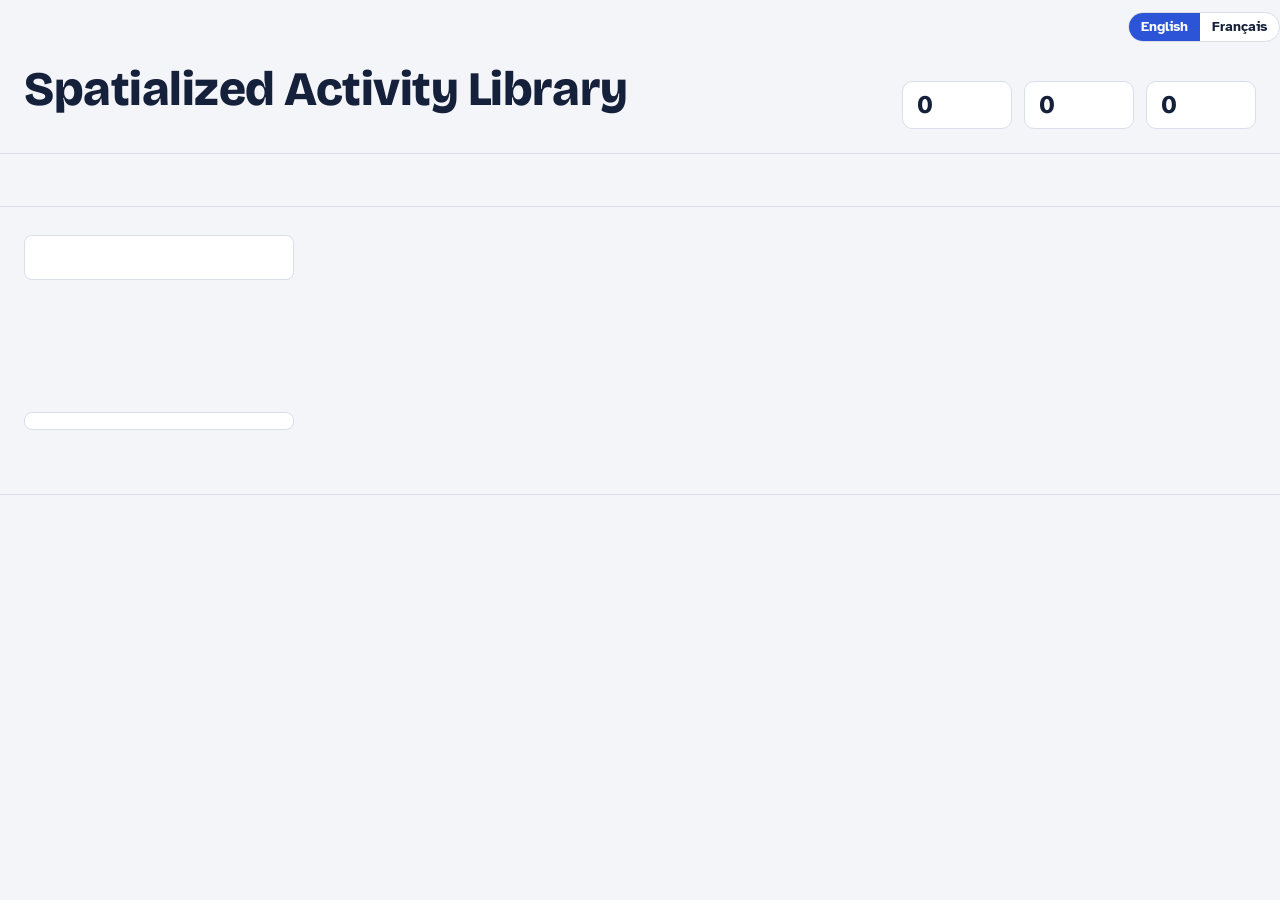
==== commit 630d1323: "spelling changes" ====
--- a/index.html
+++ b/index.html
@@ -3,7 +3,7 @@
 <head>
 <meta charset="utf-8">
 <meta name="viewport" content="width=device-width, initial-scale=1">
-<title>Spatialize Activity Library</title>
+<title>Spatialized Activity Library</title>
 <meta name="description" content="Hands-on spatial reasoning activities for Grades 5–10 math and science, linked to the Ontario curriculum. In English and French.">
 <link rel="preconnect" href="https://fonts.googleapis.com">
 <link rel="preconnect" href="https://fonts.gstatic.com" crossorigin>
@@ -21,7 +21,7 @@
 <header class="mast">
   <div class="wrap mast-inner">
     <div>
-      <h1 data-t="title">Spatialize Activity Library</h1>
+      <h1 data-t="title">Spatialized Activity Library</h1>
       <p class="lede" data-t="lede"></p>
     </div>
     <div class="stats">
@@ -78,7 +78,7 @@
 <script>
 const T = {
  en: {
-  skip:"Skip to activities", title:"Spatialize Activity Library",
+  skip:"Skip to activities", title:"Spatialized Activity Library",
   lede:"Hands-on activities that build spatial reasoning in Grades 5–10 math and science. Each one shows the spatial skills it develops, the Ontario curriculum expectations it supports, and whether it's available in French.",
   stActs:"activities", stExp:"Ontario expectations linked", stFr:"available in French",
   keyH:"Spatial skills in this library", search:"Search", searchPh:"Title, topic, material or code (e.g., E2.5)",
@@ -95,7 +95,7 @@
   editLink:"Update the library (editors)",
  },
  fr: {
-  skip:"Aller aux activités", title:"Bibliothèque d'activités Spatialize",
+  skip:"Aller aux activités", title:"Bibliothèque d'activités "Spatialisées"",
   lede:"Des activités concrètes pour développer le raisonnement spatial en mathématiques et en sciences, de la 5e à la 10e année. Chaque fiche indique les habiletés spatiales visées, les attentes du curriculum de l'Ontario et la disponibilité en français.",
   stActs:"activités", stExp:"attentes de l'Ontario liées", stFr:"offertes en français",
   keyH:"Habiletés spatiales", search:"Rechercher", searchPh:"Titre, sujet, matériel ou code (p. ex., E2.5)",
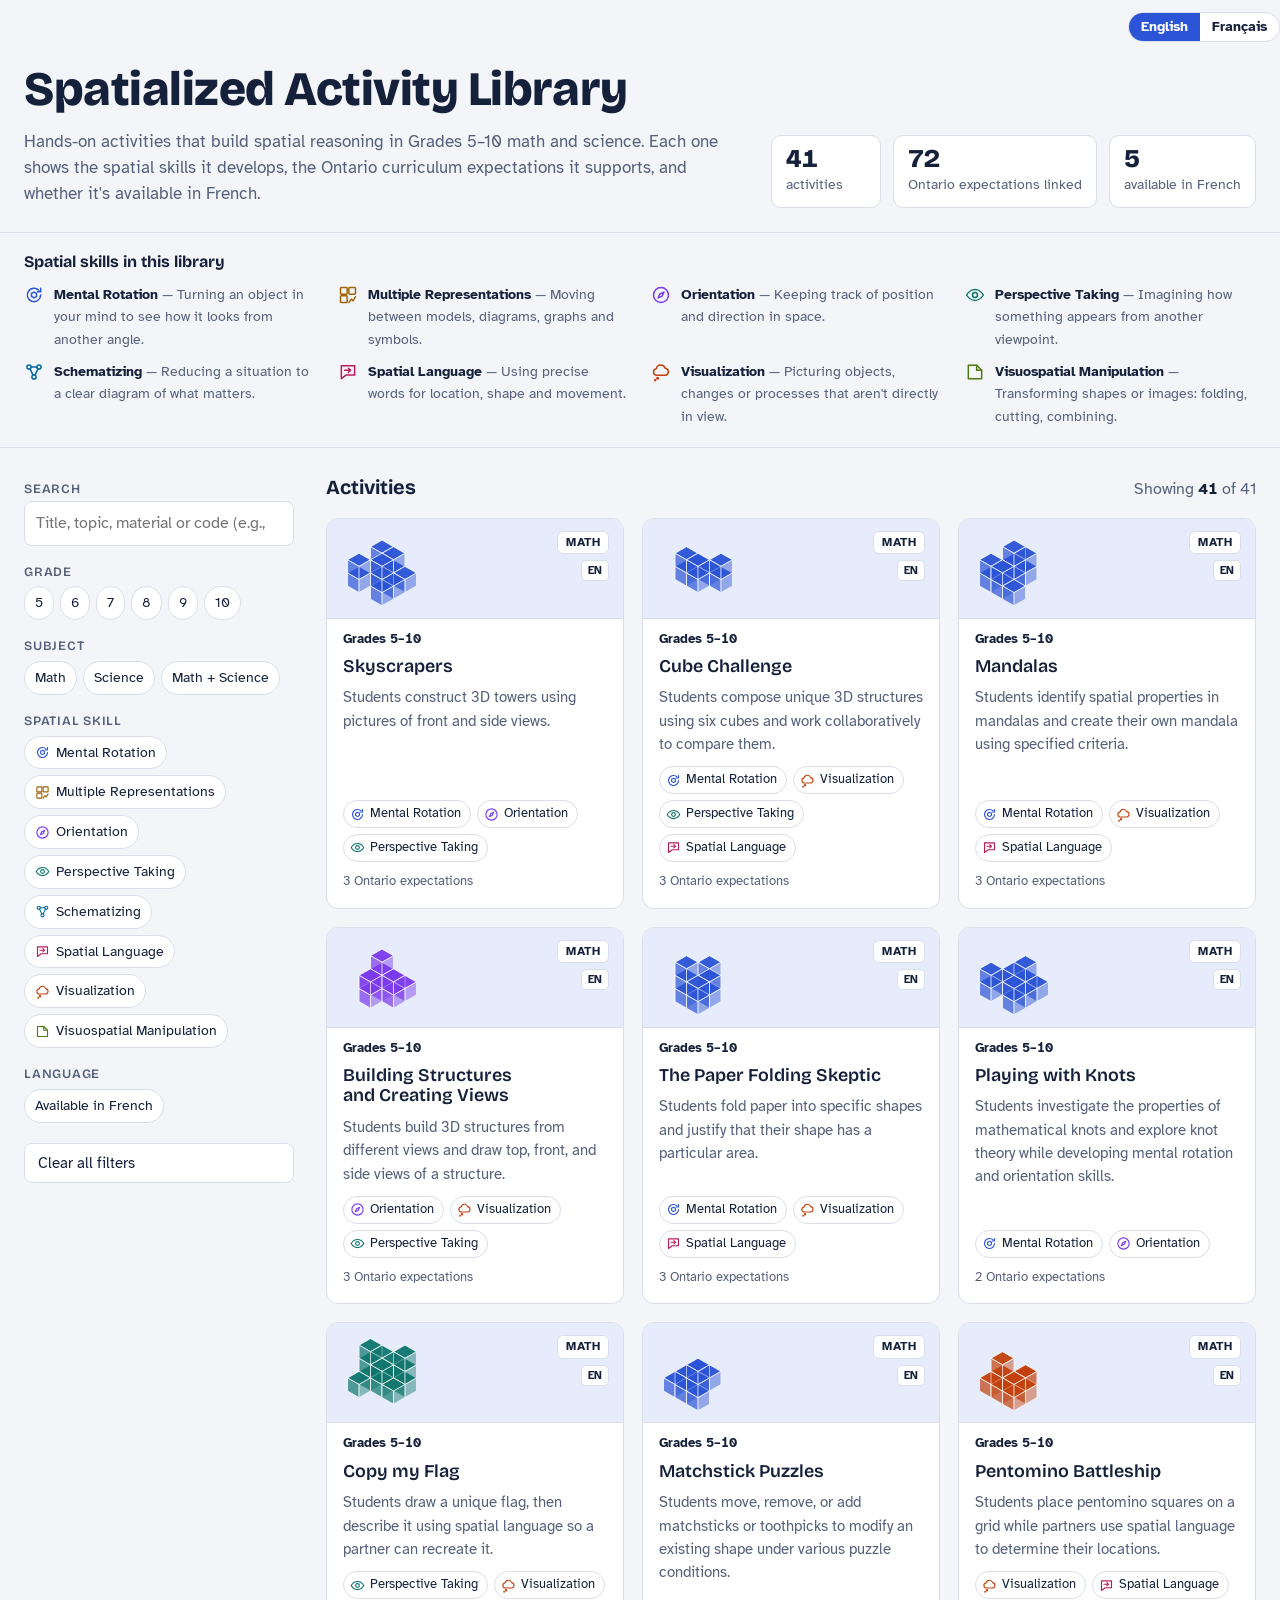
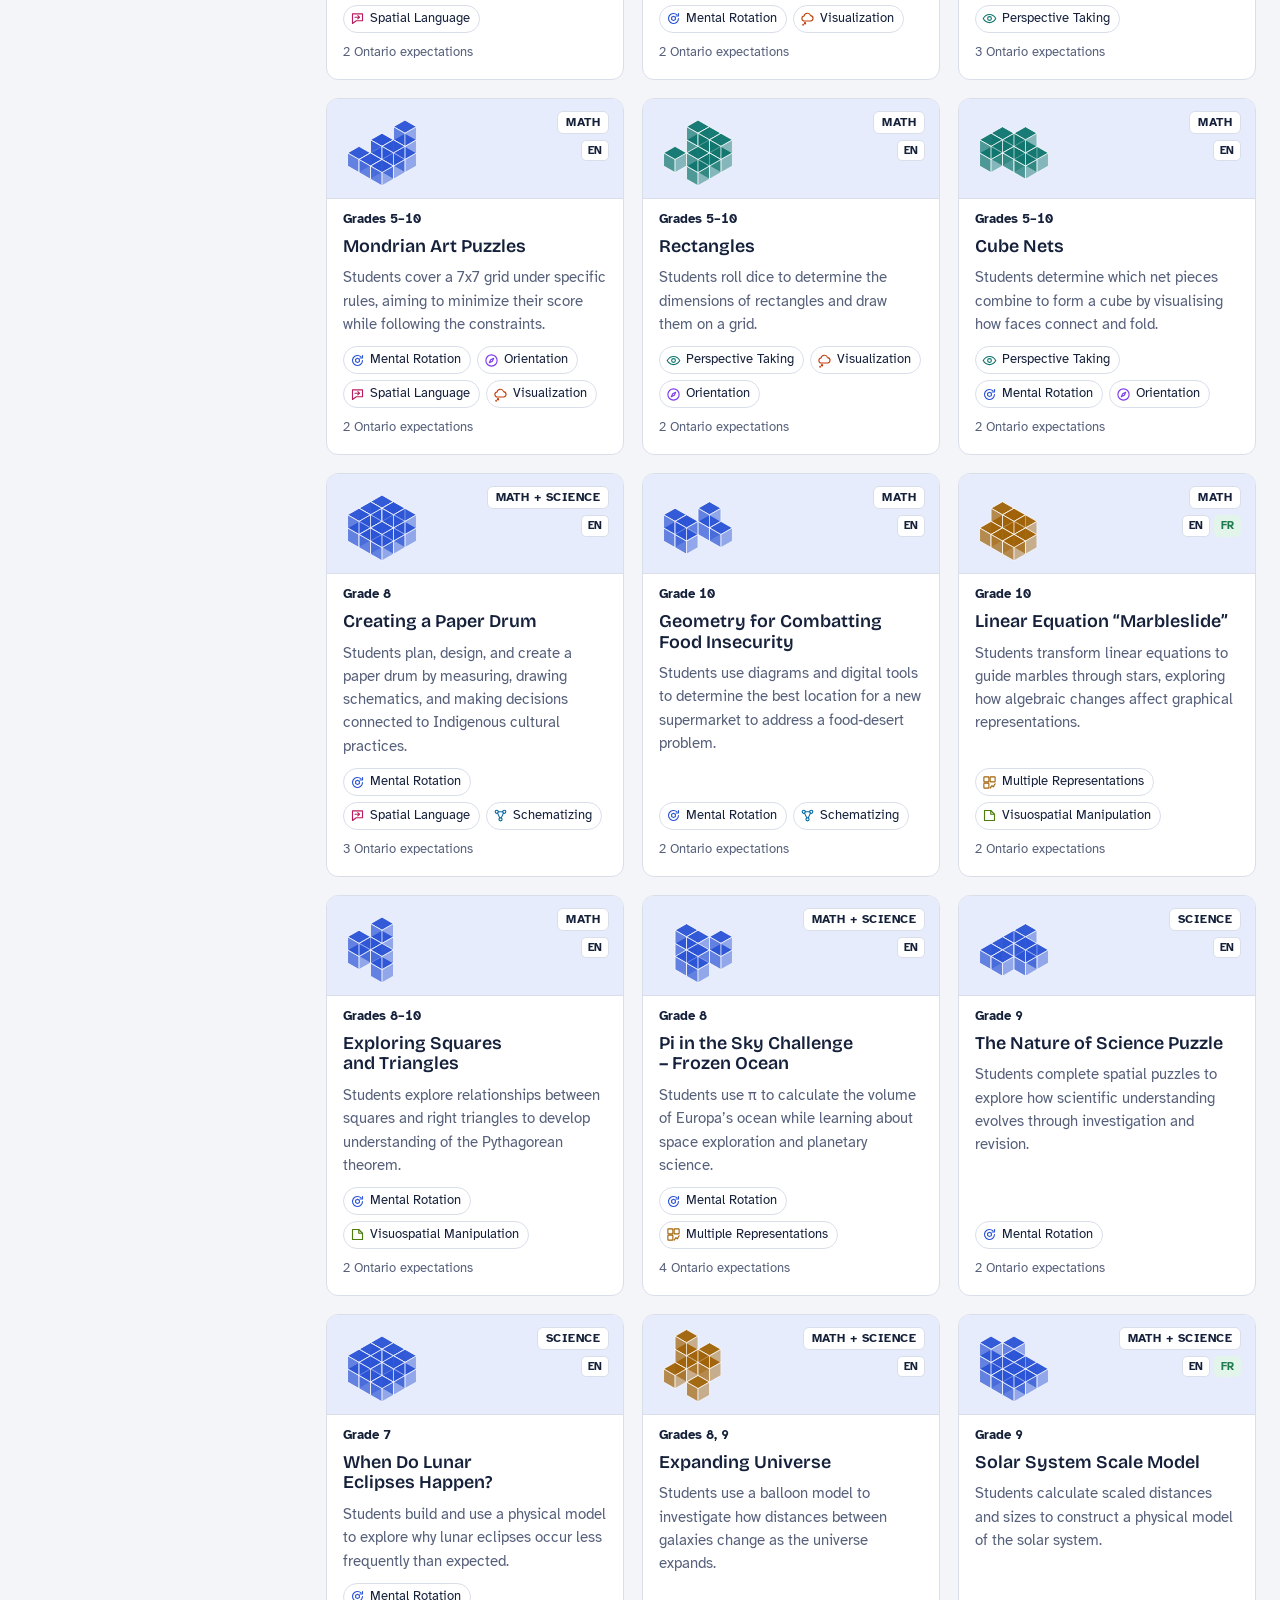
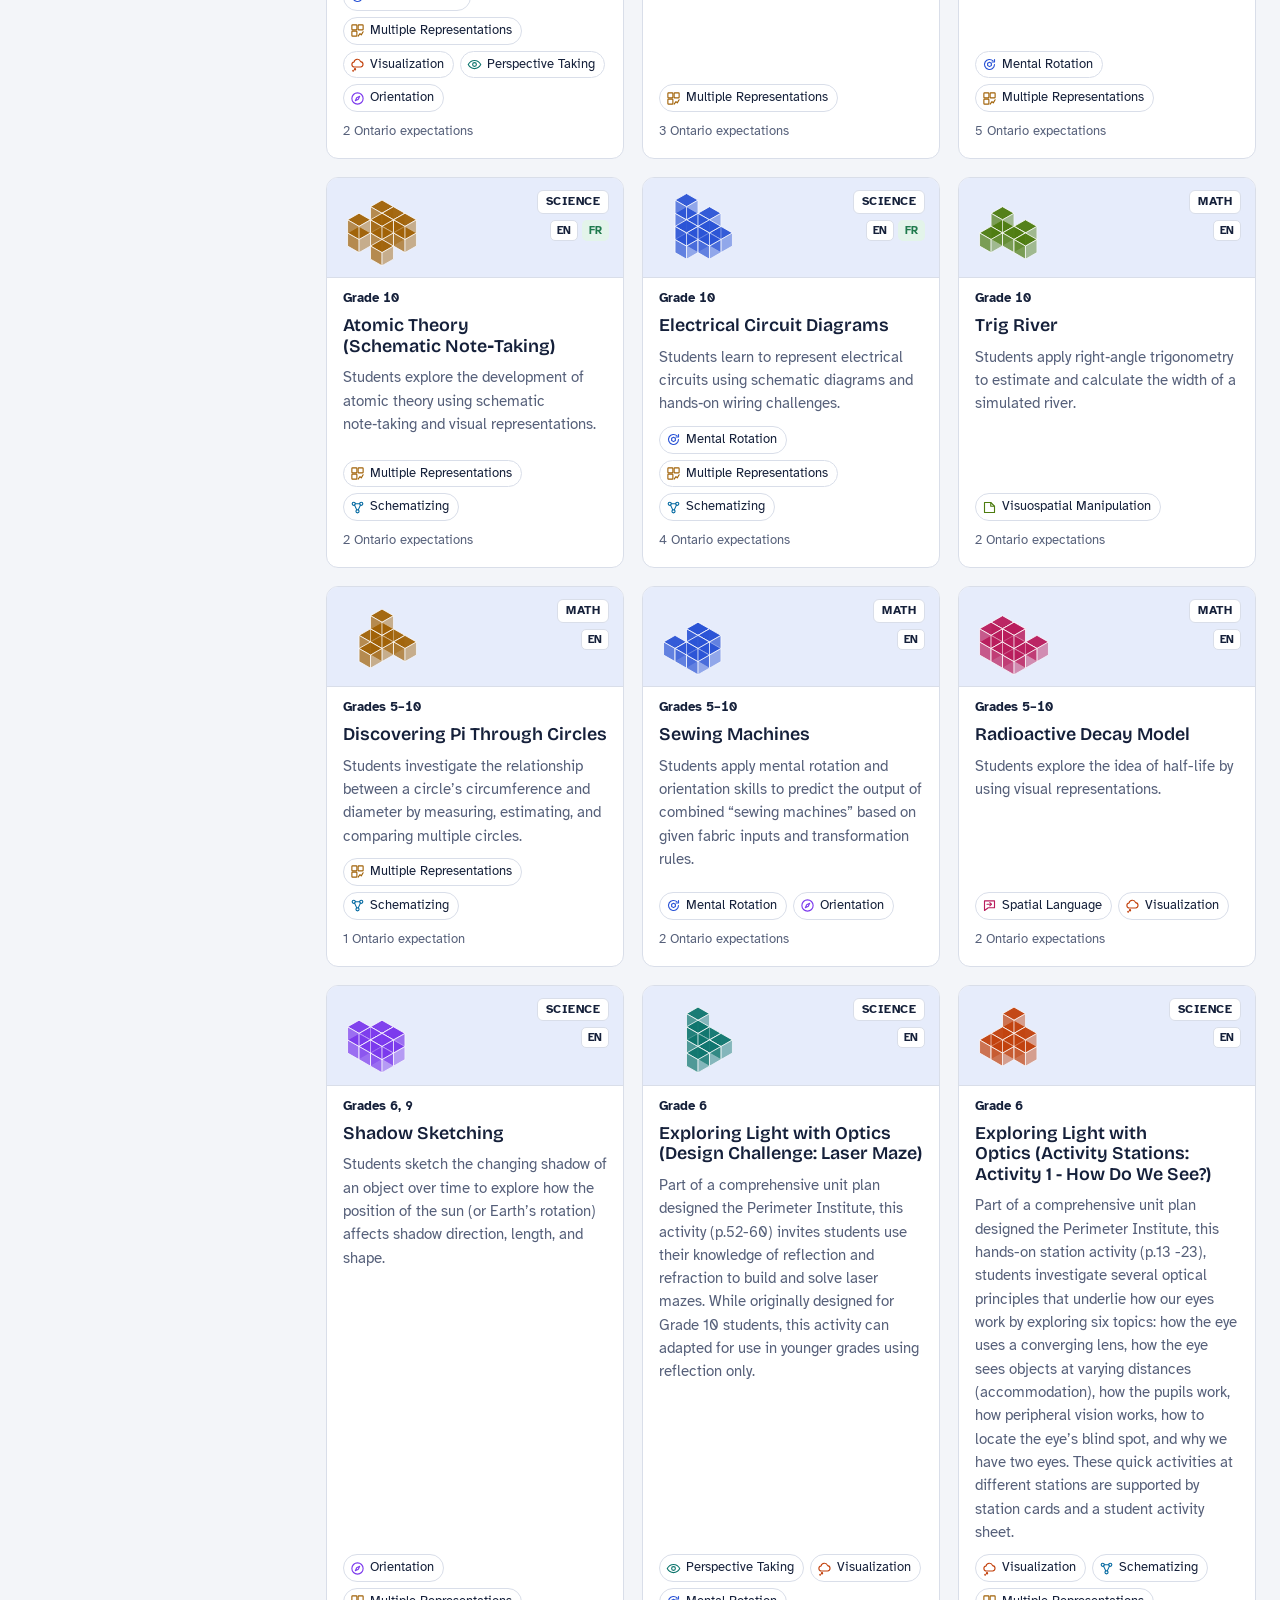
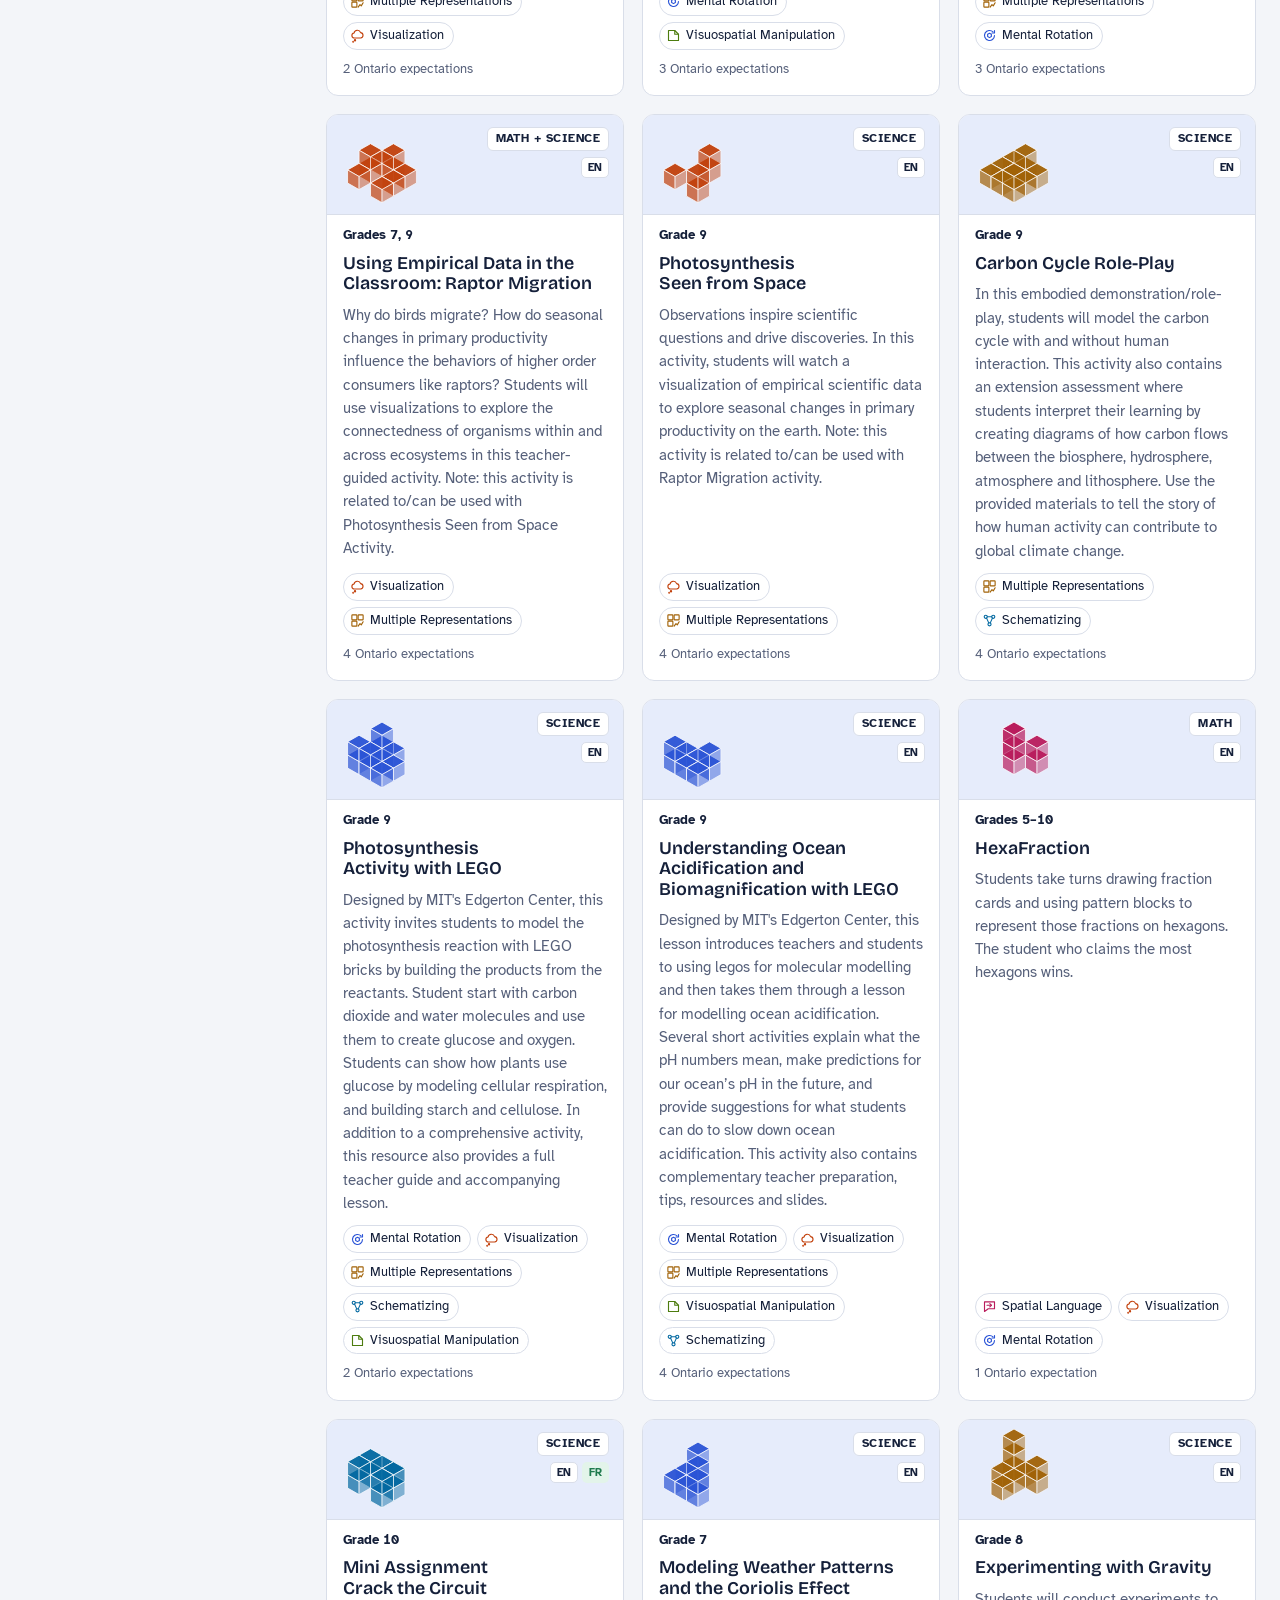
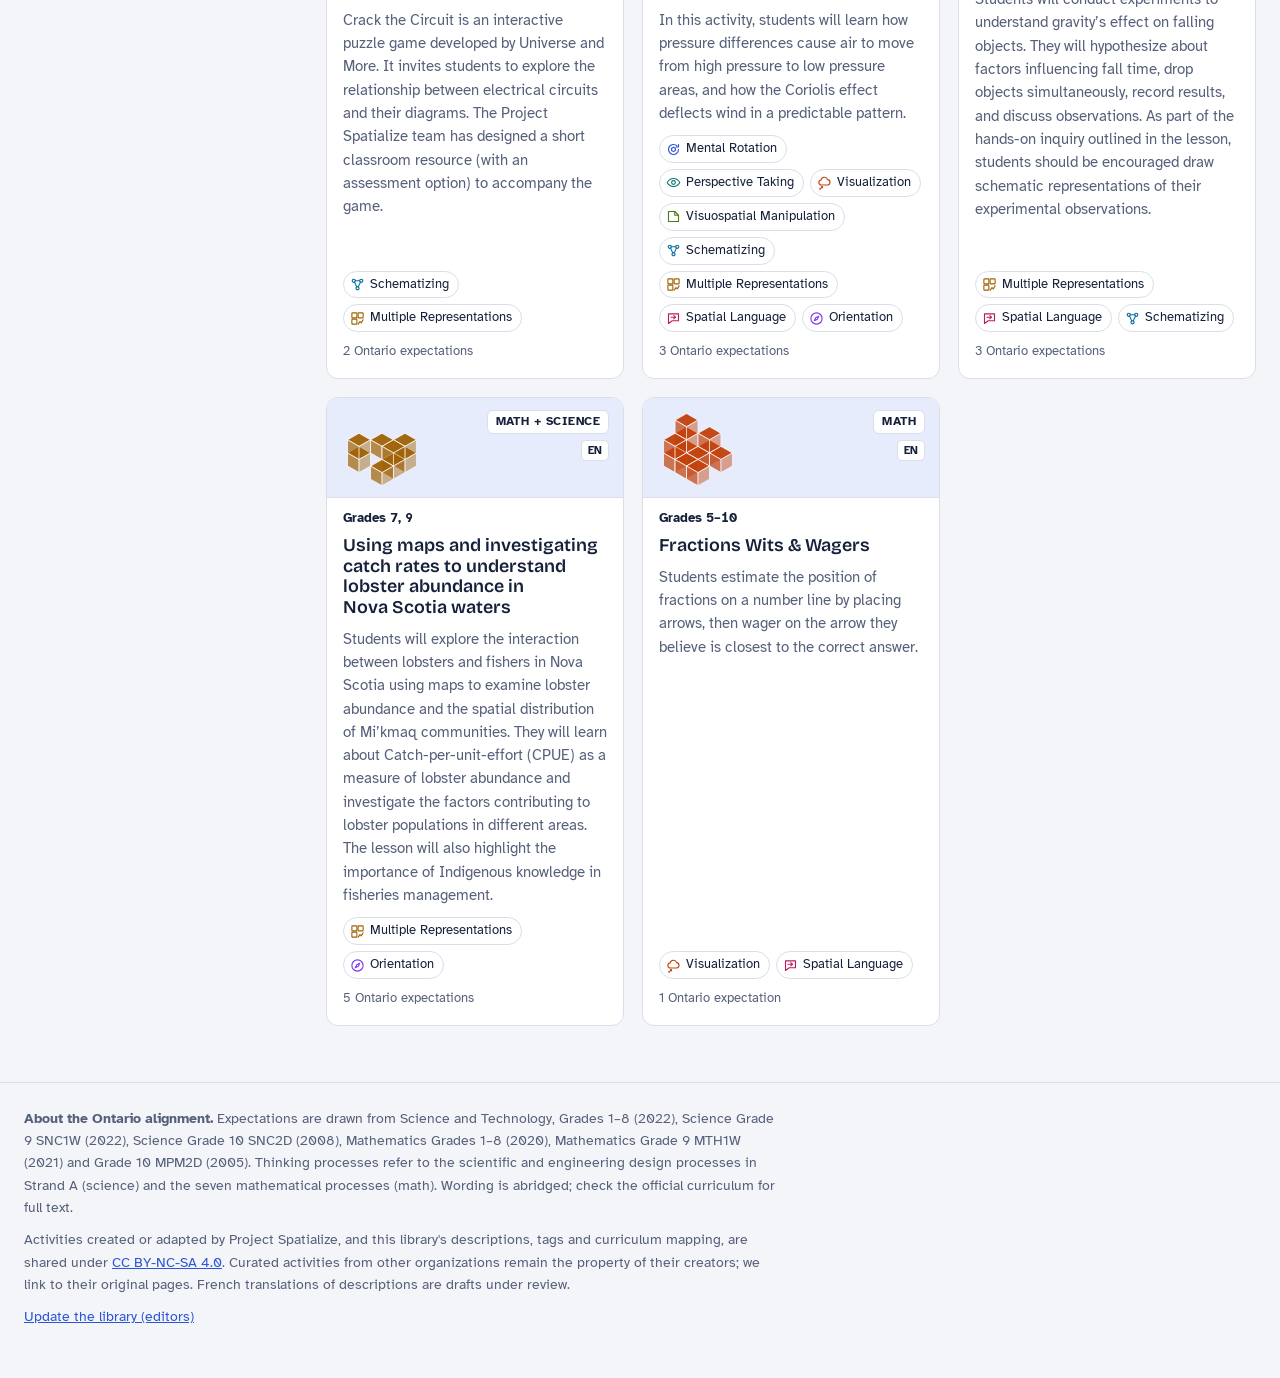
==== commit 5bdeb255: "spelling changes for French version of the site.  Changed "Spatializ" to "spatialisées" in the title" ====
--- a/index.html
+++ b/index.html
@@ -95,7 +95,7 @@
   editLink:"Update the library (editors)",
  },
  fr: {
-  skip:"Aller aux activités", title:"Bibliothèque d'activités "Spatialisées"",
+  skip:"Aller aux activités", title:"Bibliothèque d'activités « spatialisées »",
   lede:"Des activités concrètes pour développer le raisonnement spatial en mathématiques et en sciences, de la 5e à la 10e année. Chaque fiche indique les habiletés spatiales visées, les attentes du curriculum de l'Ontario et la disponibilité en français.",
   stActs:"activités", stExp:"attentes de l'Ontario liées", stFr:"offertes en français",
   keyH:"Habiletés spatiales", search:"Rechercher", searchPh:"Titre, sujet, matériel ou code (p. ex., E2.5)",
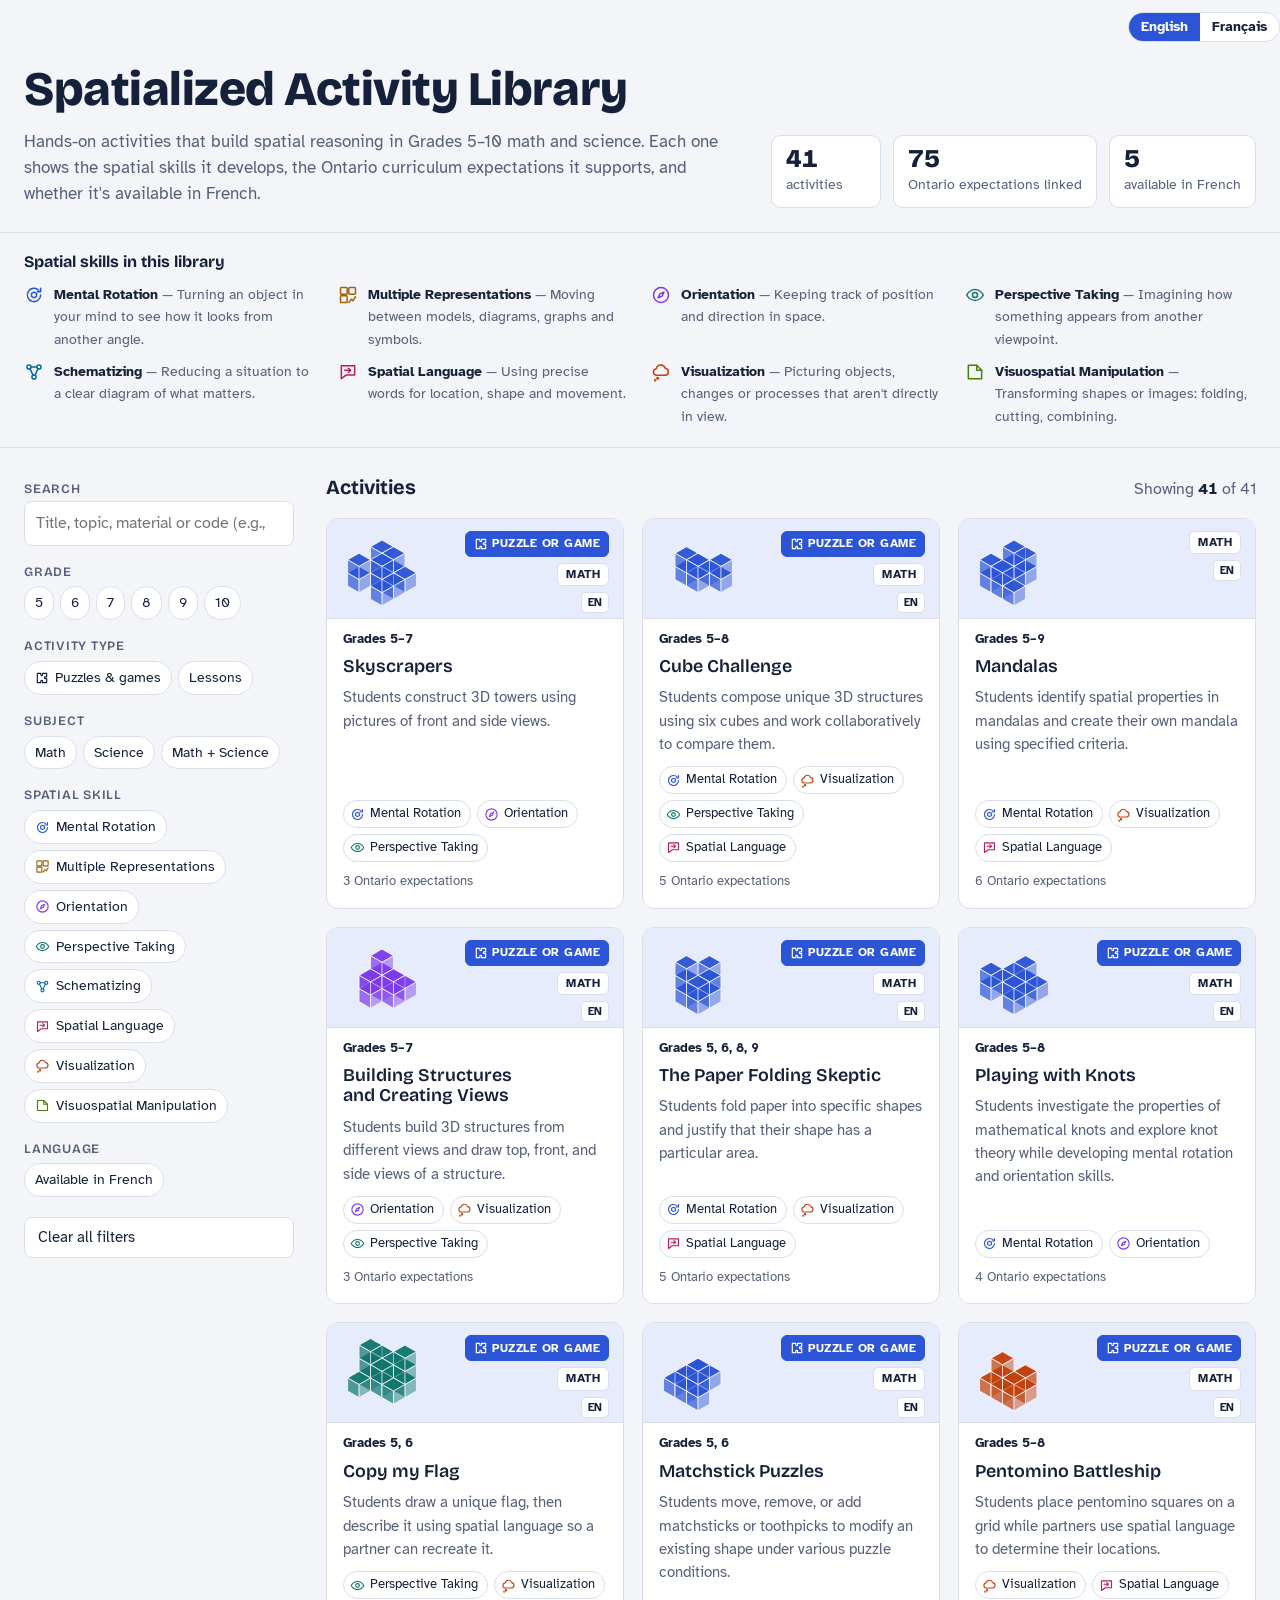
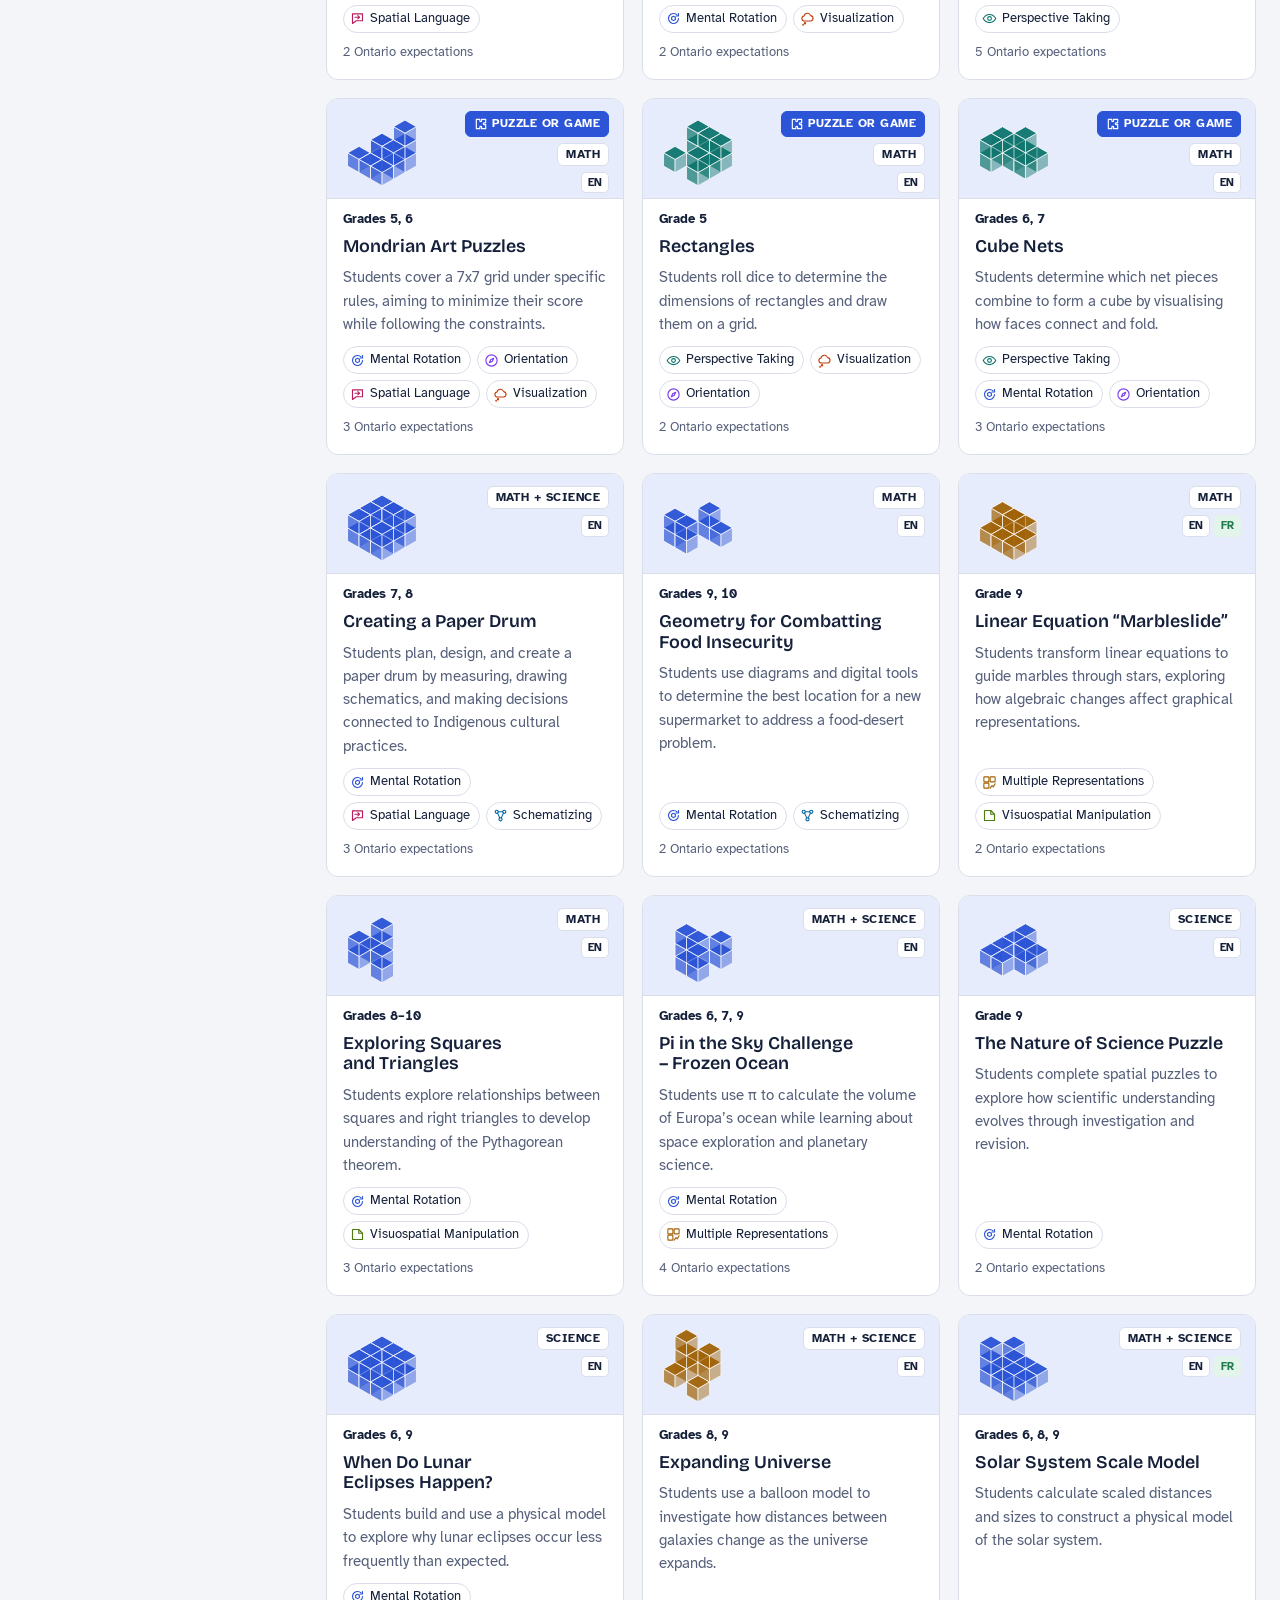
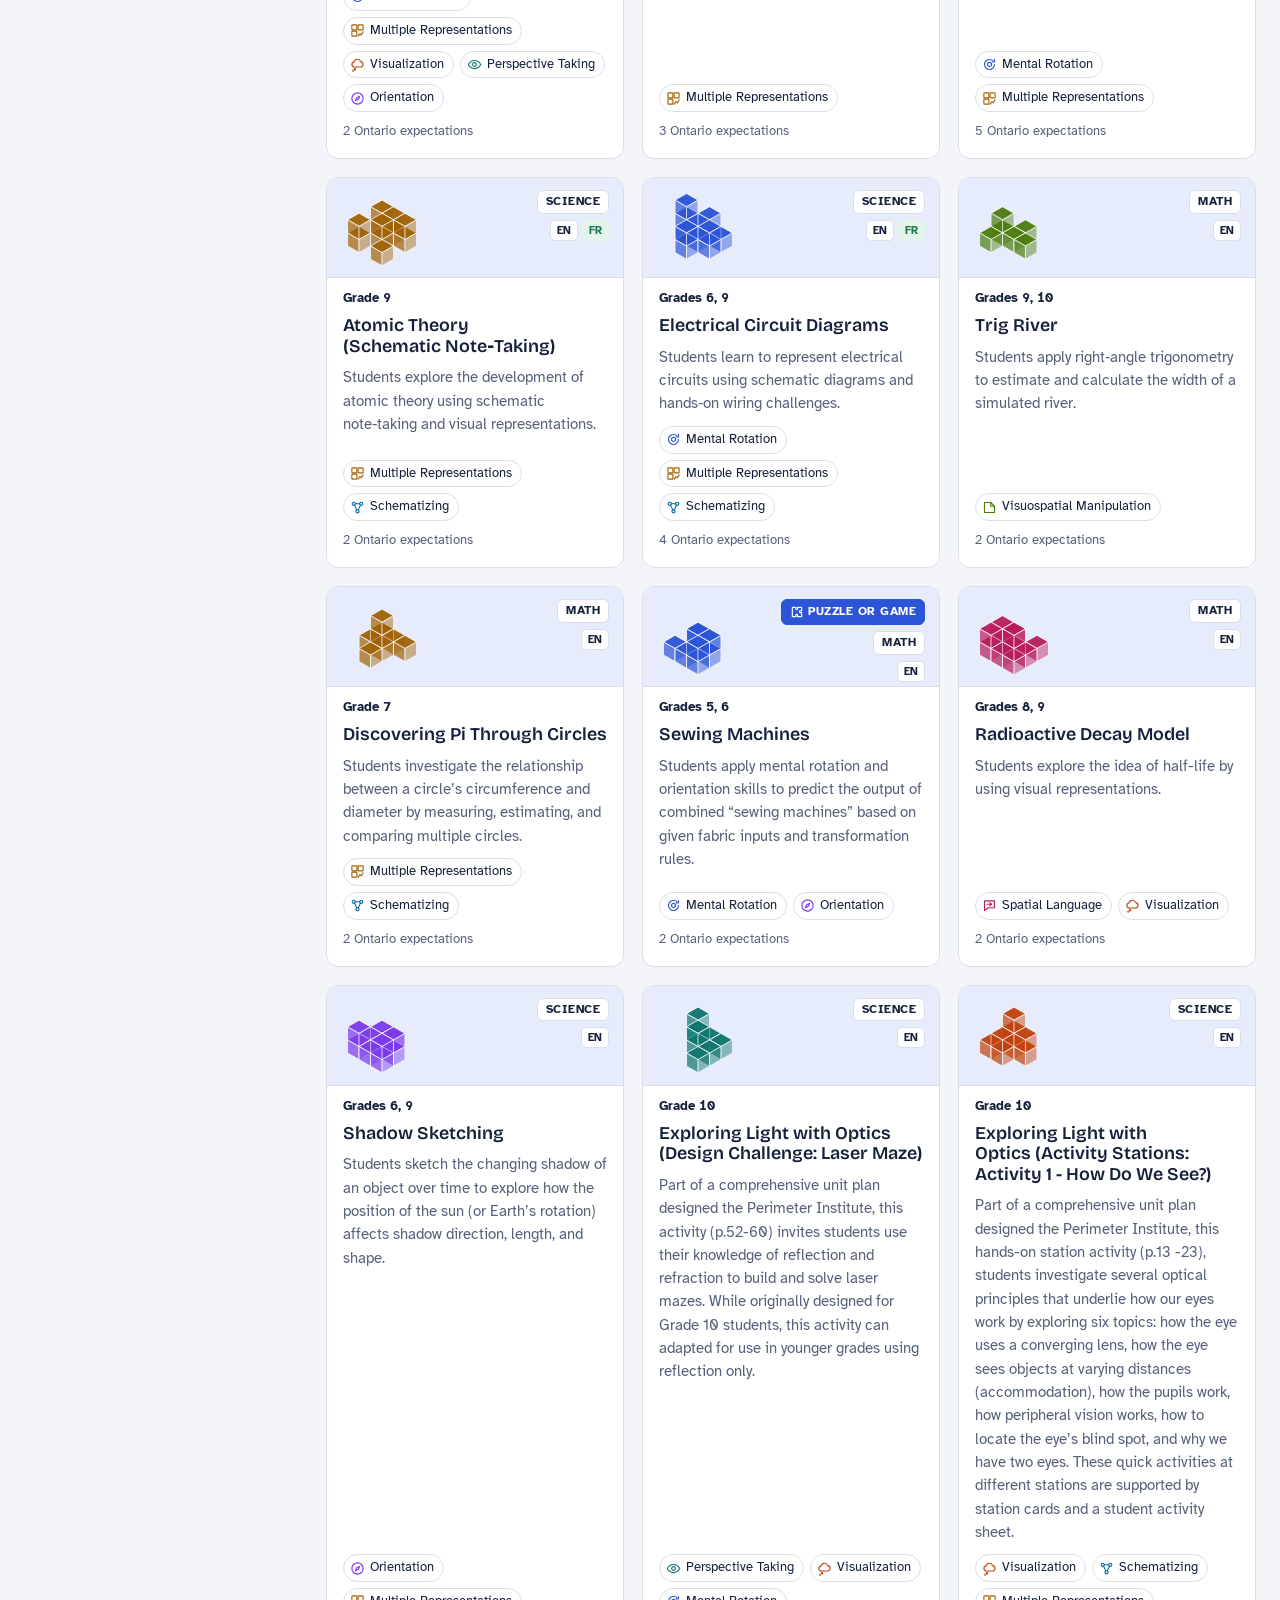
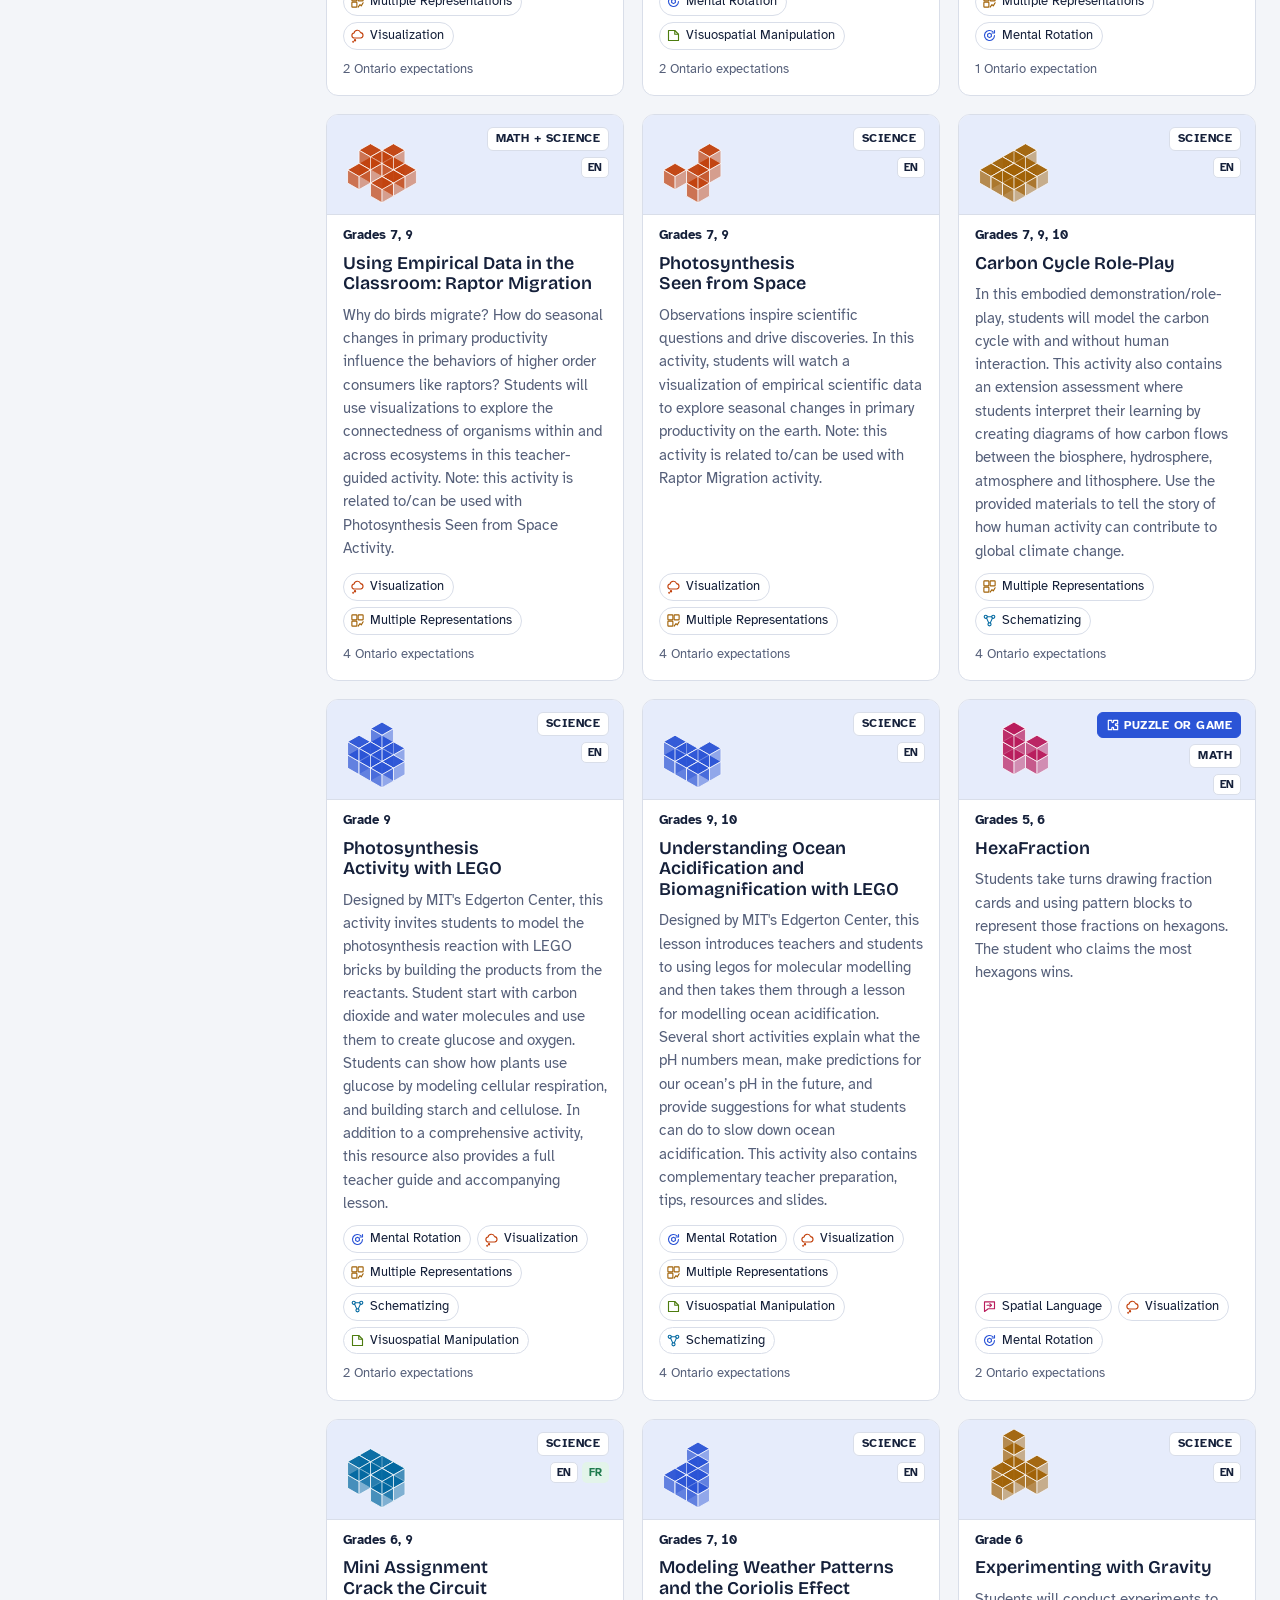
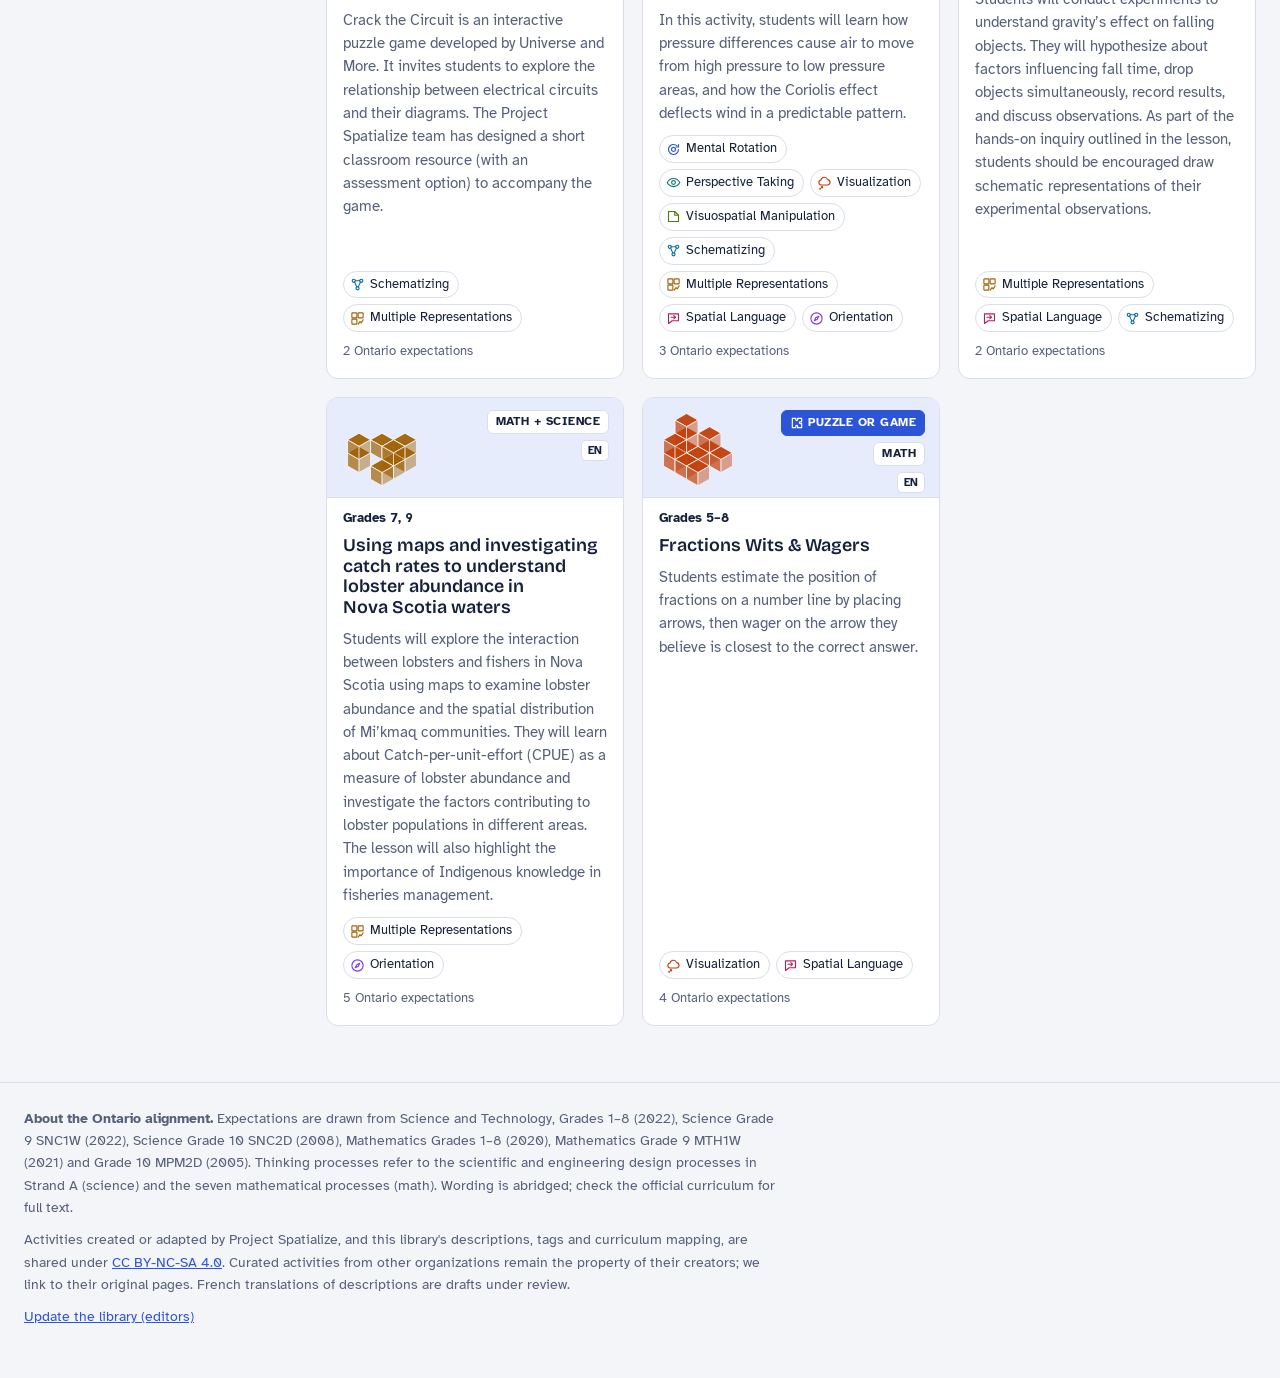
==== commit cfe4f25d: "Add puzzle category" ====
--- a/index.html
+++ b/index.html
@@ -47,6 +47,7 @@
       <input type="search" id="q" autocomplete="off">
     </div>
     <fieldset><legend data-t="fGrade"></legend><div class="chips" id="f-grade"></div></fieldset>
+    <fieldset><legend data-t="fType"></legend><div class="chips" id="f-type"></div></fieldset>
     <fieldset><legend data-t="fSubj"></legend><div class="chips" id="f-subj"></div></fieldset>
     <fieldset><legend data-t="fSkill"></legend><div class="chips" id="f-skill"></div></fieldset>
     <fieldset><legend data-t="fLang"></legend><div class="chips" id="f-lang"></div></fieldset>
@@ -88,14 +89,14 @@
   nExp:n=>`${n} Ontario expectation${n===1?"":"s"}`, close:"Close", objectives:"Objectives", materials:"Materials", prep:"Teacher notes",
   skills:"Spatial skills", sciExp:"Ontario science expectations", mathExp:"Ontario math expectations",
   procs:"Thinking processes", sciProc:"Science", mathProc:"Math", concepts:"Science contexts and concepts", resources:"Lesson plan and resources",
-  noLink:"Lesson plan link coming soon.", adapted:s=>`Adapted from ${s}.`, type:{general:"For all grades",specific:"Curriculum specific"},
+  noLink:"Lesson plan link coming soon.", adapted:s=>`Adapted from ${s}.`, type:{puzzle:"Puzzle or game",lesson:"Lesson"}, fType:"Activity type", types:{puzzle:"Puzzles & games",lesson:"Lessons"},
   langAvail:{en:"English only", both:"English and French"},
   aboutAlign:"<strong>About the Ontario alignment.</strong> Expectations are drawn from Science and Technology, Grades 1–8 (2022), Science Grade 9 SNC1W (2022), Science Grade 10 SNC2D (2008), Mathematics Grades 1–8 (2020), Mathematics Grade 9 MTH1W (2021) and Grade 10 MPM2D (2005). Thinking processes refer to the scientific and engineering design processes in Strand A (science) and the seven mathematical processes (math). Wording is abridged; check the official curriculum for full text.",
   license:'Activities created or adapted by Project Spatialize, and this library\'s descriptions, tags and curriculum mapping, are shared under <a href="https://creativecommons.org/licenses/by-nc-sa/4.0/" rel="license noopener" target="_blank">CC BY-NC-SA 4.0</a>. Curated activities from other organizations remain the property of their creators; we link to their original pages. French translations of descriptions are drafts under review.',
   editLink:"Update the library (editors)",
  },
  fr: {
-  skip:"Aller aux activités", title:"Bibliothèque d'activités « spatialisées »",
+  skip:"Aller aux activités", title:"Bibliothèque d'activités Spatialized",
   lede:"Des activités concrètes pour développer le raisonnement spatial en mathématiques et en sciences, de la 5e à la 10e année. Chaque fiche indique les habiletés spatiales visées, les attentes du curriculum de l'Ontario et la disponibilité en français.",
   stActs:"activités", stExp:"attentes de l'Ontario liées", stFr:"offertes en français",
   keyH:"Habiletés spatiales", search:"Rechercher", searchPh:"Titre, sujet, matériel ou code (p. ex., E2.5)",
@@ -105,7 +106,7 @@
   nExp:n=>`${n} attente${n>1?"s":""} de l'Ontario`, close:"Fermer", objectives:"Objectifs", materials:"Matériel", prep:"Notes pour l'enseignant",
   skills:"Habiletés spatiales", sciExp:"Attentes en sciences (Ontario)", mathExp:"Attentes en mathématiques (Ontario)",
   procs:"Processus de pensée", sciProc:"Sciences", mathProc:"Mathématiques", concepts:"Contextes et concepts scientifiques", resources:"Plan de leçon et ressources",
-  noLink:"Lien vers le plan de leçon à venir.", adapted:s=>`Adapté de : ${s}.`, type:{general:"Toutes les années",specific:"Lié au curriculum"},
+  noLink:"Lien vers le plan de leçon à venir.", adapted:s=>`Adapté de : ${s}.`, type:{puzzle:"Casse-tête ou jeu",lesson:"Leçon"}, fType:"Type d'activité", types:{puzzle:"Casse-têtes et jeux",lesson:"Leçons"},
   langAvail:{en:"Anglais seulement", both:"Anglais et français"},
   aboutAlign:"<strong>Arrimage au curriculum de l'Ontario.</strong> Les attentes proviennent de Sciences et technologie, 1re à 8e année (2022), Sciences 9e année SNC1W (2022), Sciences 10e année SNC2D (2008), Mathématiques 1re à 8e année (2020), Mathématiques 9e année MTH1W (2021) et 10e année MPM2D (2005). Les processus de pensée renvoient aux processus scientifiques et de design en ingénierie du domaine A (sciences) et aux sept processus mathématiques. Libellés abrégés et traduits; consultez le curriculum officiel pour le texte complet.",
   license:'Les activités créées ou adaptées par Project Spatialize, ainsi que les descriptions, étiquettes et arrimages de cette bibliothèque, sont diffusés sous licence <a href="https://creativecommons.org/licenses/by-nc-sa/4.0/deed.fr" rel="license noopener" target="_blank">CC BY-NC-SA 4.0</a>. Les activités d\'autres organismes demeurent la propriété de leurs auteurs; nous renvoyons à leurs pages d\'origine. Les traductions françaises sont des ébauches en cours de révision.',
@@ -117,7 +118,8 @@
 try { const s = localStorage.getItem("spz-lang"); if (s === "fr" || s === "en") lang = s; } catch(e) {}
 const $ = s => document.querySelector(s);
 const t = k => T[lang][k];
-const state = {q:"", grades:new Set(), subj:new Set(), skills:new Set(), fr:false};
+const state = {q:"", grades:new Set(), type:new Set(), subj:new Set(), skills:new Set(), fr:false};
+const PUZ = '<svg class="ico" width="14" height="14" viewBox="0 0 24 24" fill="none" stroke="currentColor" stroke-width="2" stroke-linecap="round" stroke-linejoin="round" aria-hidden="true" focusable="false"><path d="M4 4h6v2.5a1.5 1.5 0 1 0 3 0V4h7v6h-2.5a1.5 1.5 0 1 0 0 3H20v7h-7v-2.5a1.5 1.5 0 1 0-3 0V20H4z"/></svg>';
 const pick = o => (o && (o[lang] || o.en)) || "";
 
 function art(a){
@@ -142,6 +144,7 @@
 function buildFilters(){
   const keep = new Set([...document.querySelectorAll("#filters input:checked")].map(i=>i.id));
   $("#f-grade").innerHTML=[5,6,7,8,9,10].map(g=>chip("grades",g,g)).join("");
+  $("#f-type").innerHTML=["puzzle","lesson"].map(k=>chip("type",k,t("types")[k],k==="puzzle"?PUZ:"")).join("");
   $("#f-subj").innerHTML=["math","sci","both"].map(s=>chip("subj",s,t("subj")[s])).join("");
   const used=[...new Set(DB.activities.flatMap(a=>a.skills))].sort((a,b)=>skillName(a,lang).localeCompare(skillName(b,lang),lang));
   $("#f-skill").innerHTML=used.map(s=>chip("skills",s,skillName(s,lang),icon(s,15))).join("");
@@ -161,6 +164,7 @@
 }
 function match(a){
   if(state.grades.size && !a.grades.some(g=>state.grades.has(g))) return false;
+  if(state.type.size && !state.type.has(a.type)) return false;
   if(state.subj.size && !state.subj.has(a.subject)) return false;
   if(state.skills.size && ![...state.skills].every(s=>a.skills.includes(s))) return false;
   if(state.fr && !a.languages.includes("fr")) return false;
@@ -170,7 +174,7 @@
 function card(a){
   const n=a.expectations.length;
   return `<li class="card">
-   <div class="thumb">${art(a)}<span class="badges"><span class="pill">${esc(t("subj")[a.subject])}</span>${langBadges(a)}</span></div>
+   <div class="thumb">${art(a)}<span class="badges">${a.type==="puzzle"?`<span class="pill puz">${PUZ}${esc(t("type").puzzle)}</span>`:""}<span class="pill">${esc(t("subj")[a.subject])}</span>${langBadges(a)}</span></div>
    <div class="card-body">
      <span class="grades">${esc(gradesText(a.grades,lang))}</span>
      <h3><button type="button" data-id="${a.id}">${esc(pick(a.title))}</button></h3>
@@ -231,7 +235,7 @@
 $("#dlg").addEventListener("click",e=>{ if(e.target.id==="dlg") e.target.close(); });
 $("#grid").addEventListener("click",e=>{ const b=e.target.closest("[data-id]"); if(b) openDlg(b.dataset.id); });
 $("#q").addEventListener("input",e=>{state.q=e.target.value.trim().toLowerCase(); render();});
-$("#reset").onclick=()=>{ ["grades","subj","skills"].forEach(k=>state[k].clear()); state.fr=false; state.q=""; $("#q").value="";
+$("#reset").onclick=()=>{ ["grades","type","subj","skills"].forEach(k=>state[k].clear()); state.fr=false; state.q=""; $("#q").value="";
   document.querySelectorAll("#filters input[type=checkbox]").forEach(i=>i.checked=false); render(); };
 window.addEventListener("hashchange",()=>{ const id=location.hash.slice(1); if(id) openDlg(id,false); });
 
--- a/assets/style.css
+++ b/assets/style.css
@@ -84,6 +84,7 @@
 .thumb svg.art{height:82px;width:auto}
 .thumb .badges{display:flex;flex-direction:column;align-items:flex-end;gap:6px;align-self:flex-start;margin-top:12px}
 .pill{font:700 .72rem/1 var(--body);padding:5px 8px;border-radius:6px;letter-spacing:.04em;text-transform:uppercase;background:var(--surface);border:1px solid var(--line);white-space:nowrap}
+.pill.puz{display:inline-flex;align-items:center;gap:4px;background:var(--accent);color:var(--accent-ink);border-color:var(--accent)}
 .lang-badges{display:flex;gap:4px}
 .lang-badges b{font:700 .7rem/1 var(--body);padding:4px 6px;border-radius:5px;background:var(--surface);border:1px solid var(--line)}
 .lang-badges b.fr{background:var(--ok-bg);color:var(--ok);border-color:transparent}
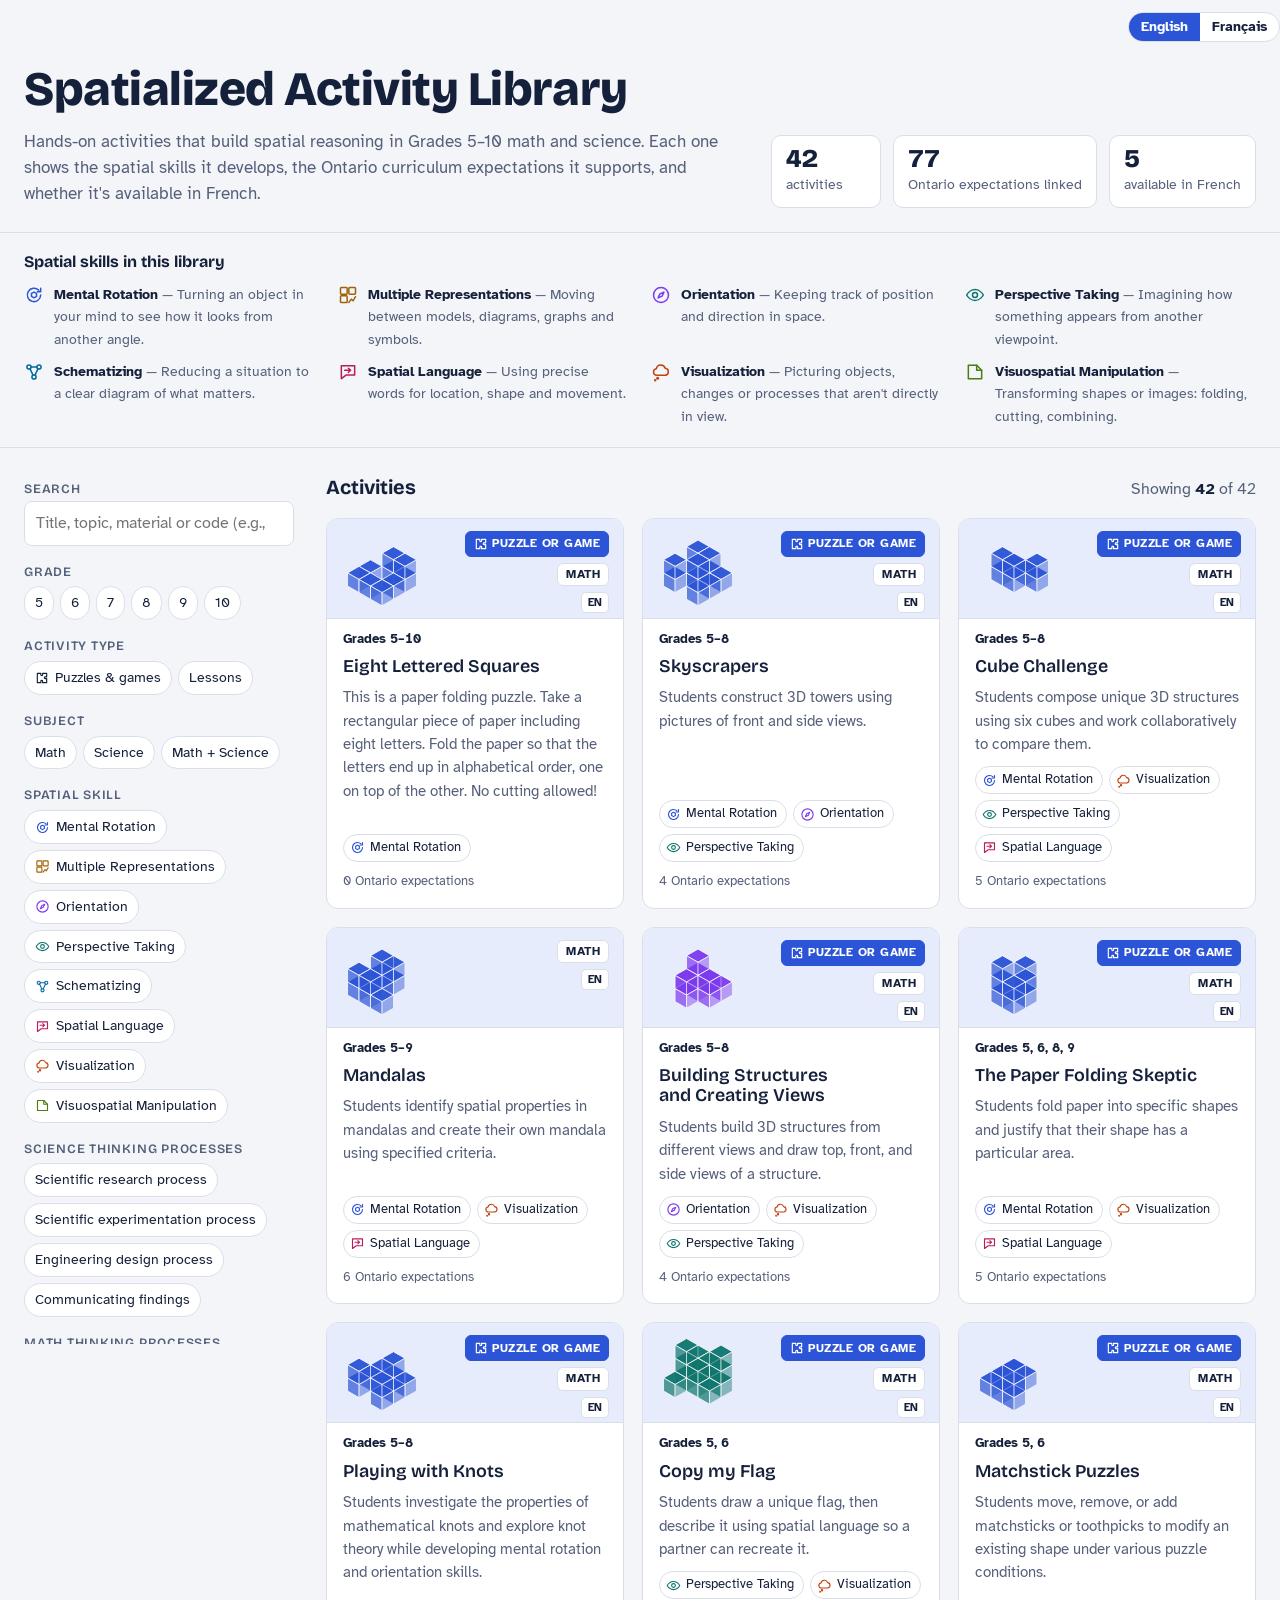
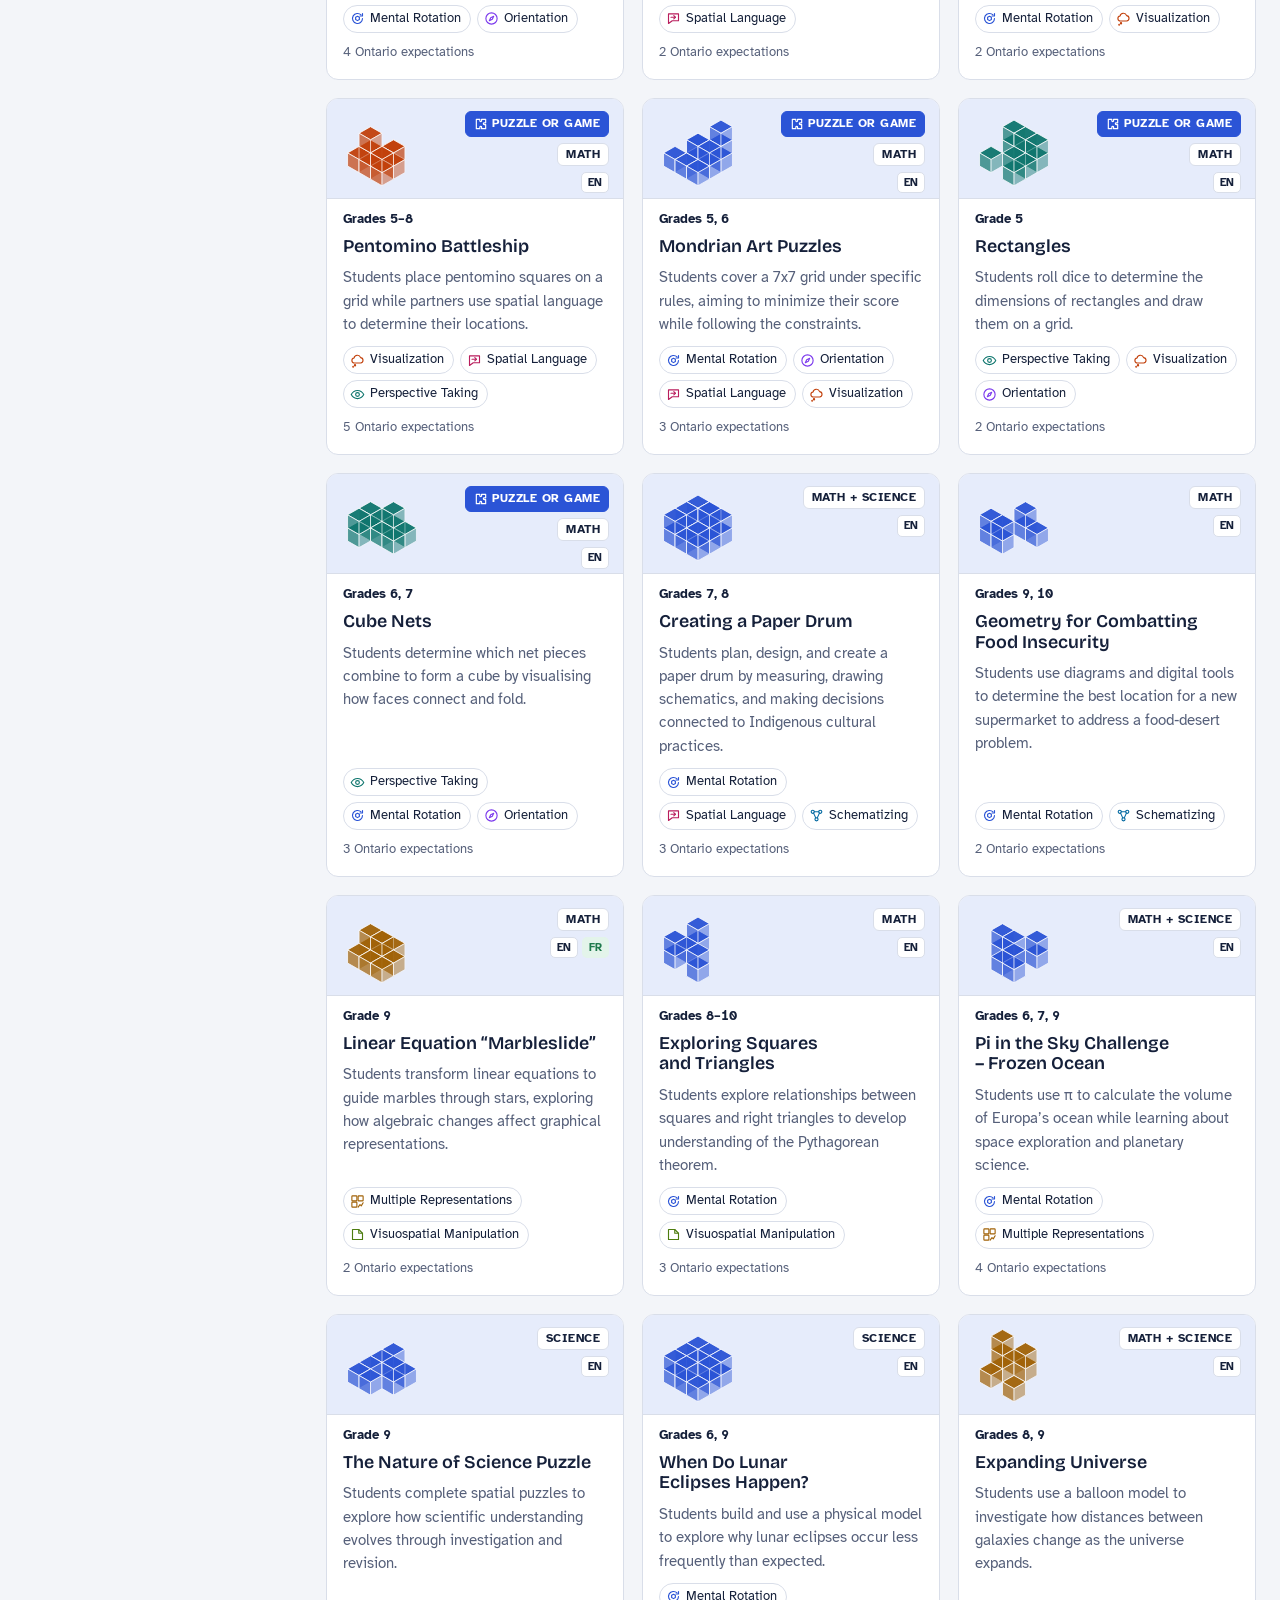
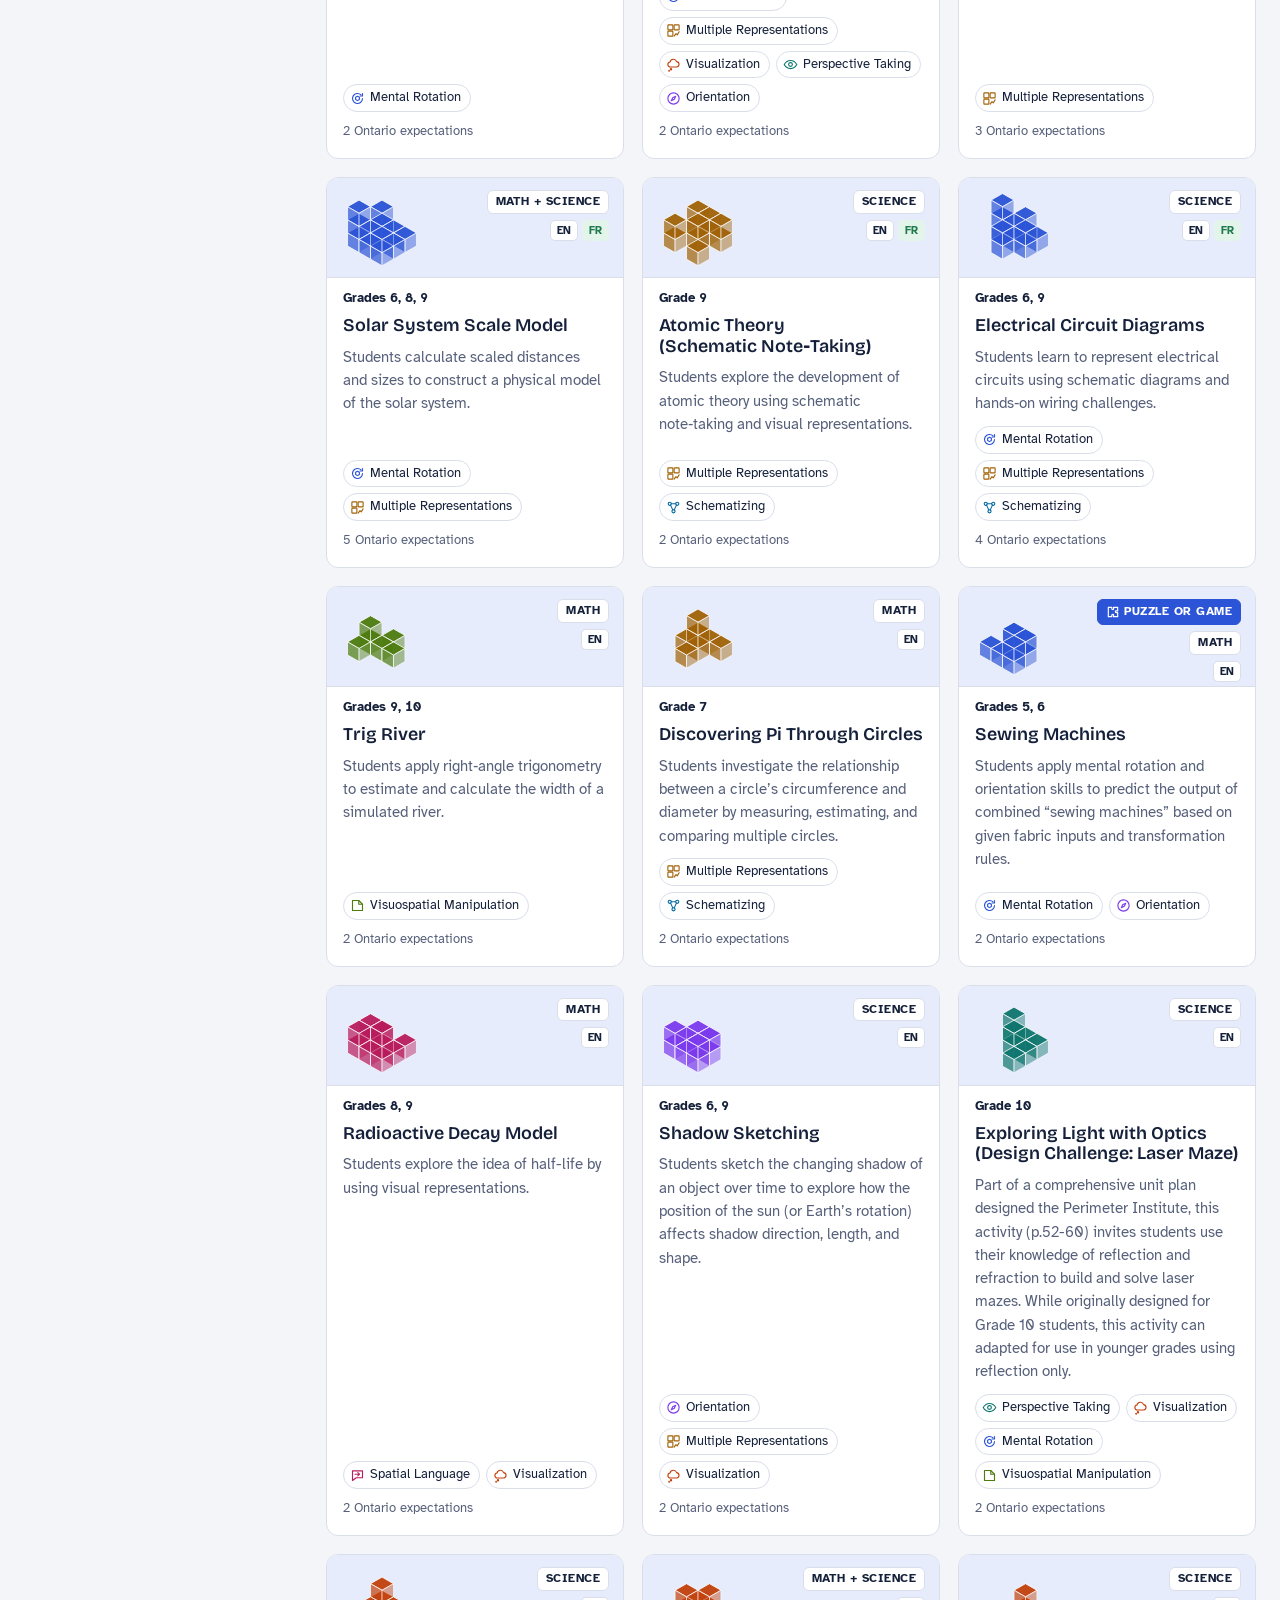
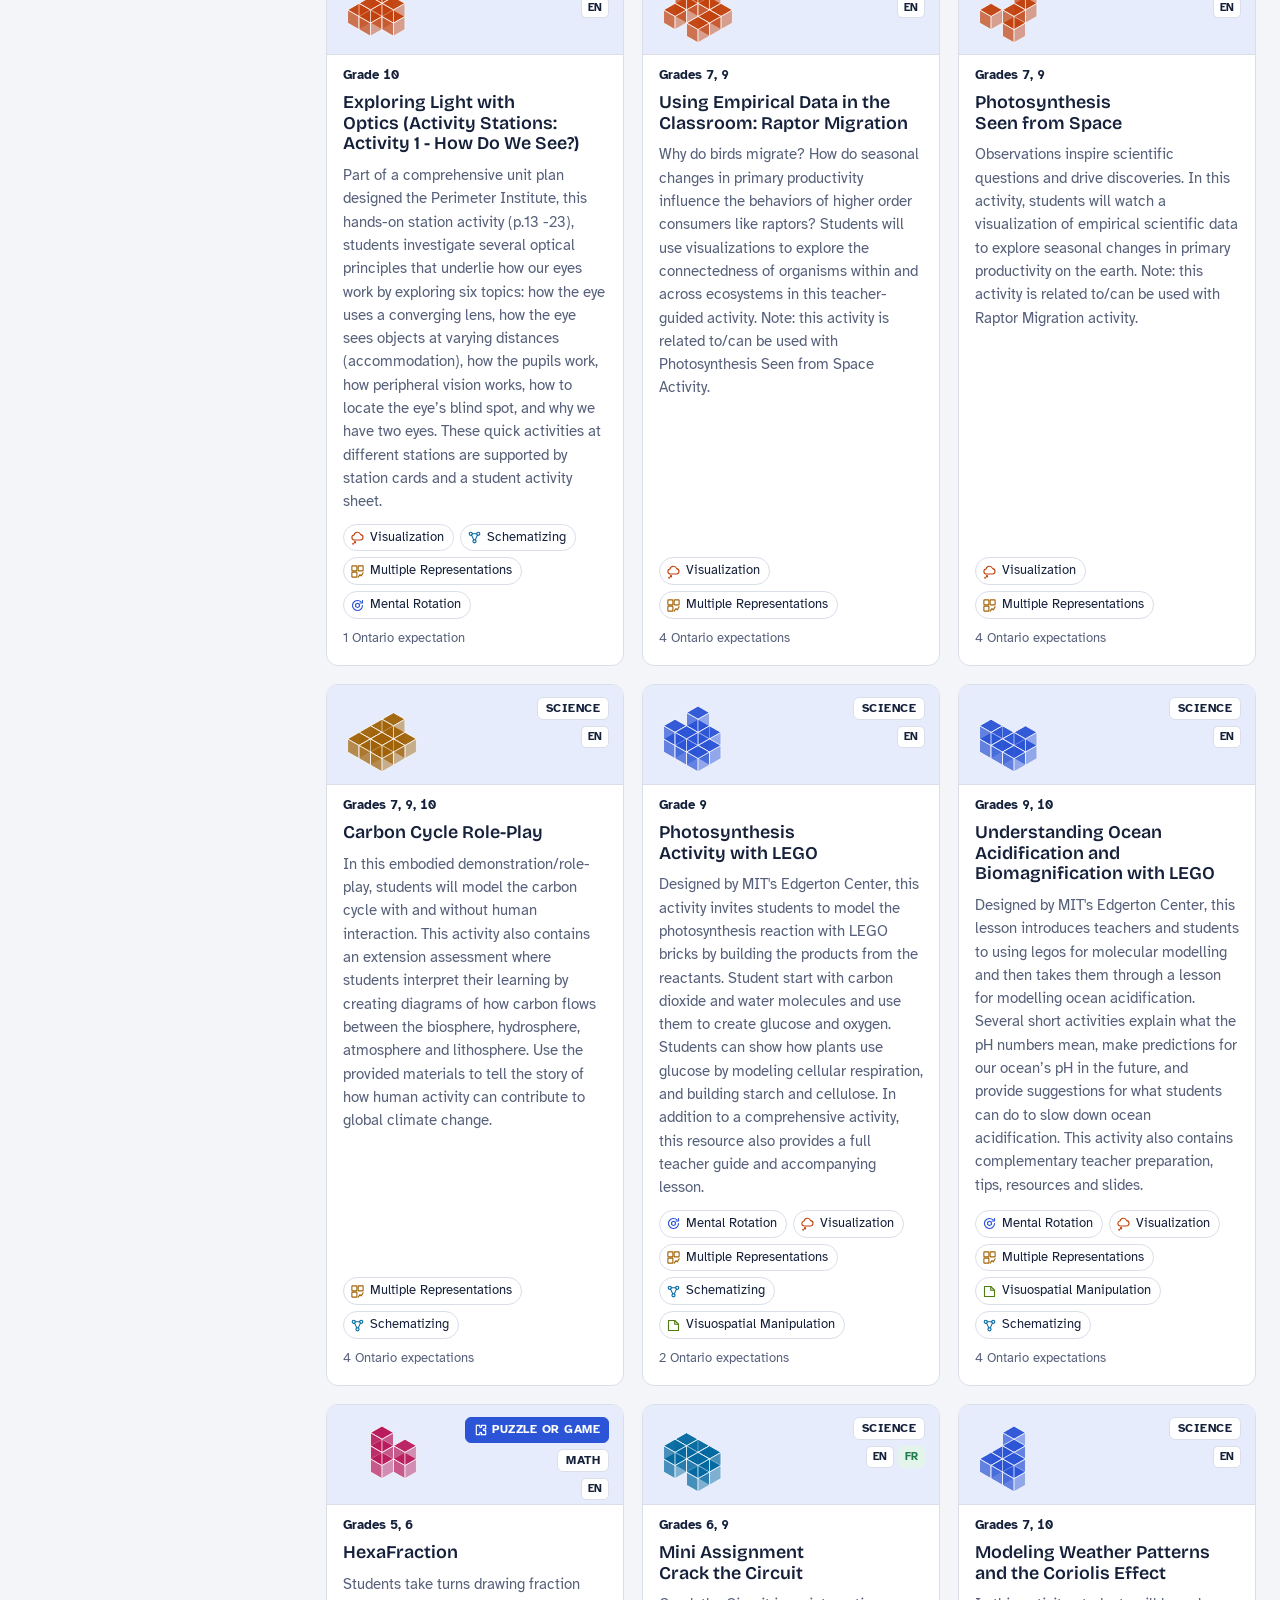
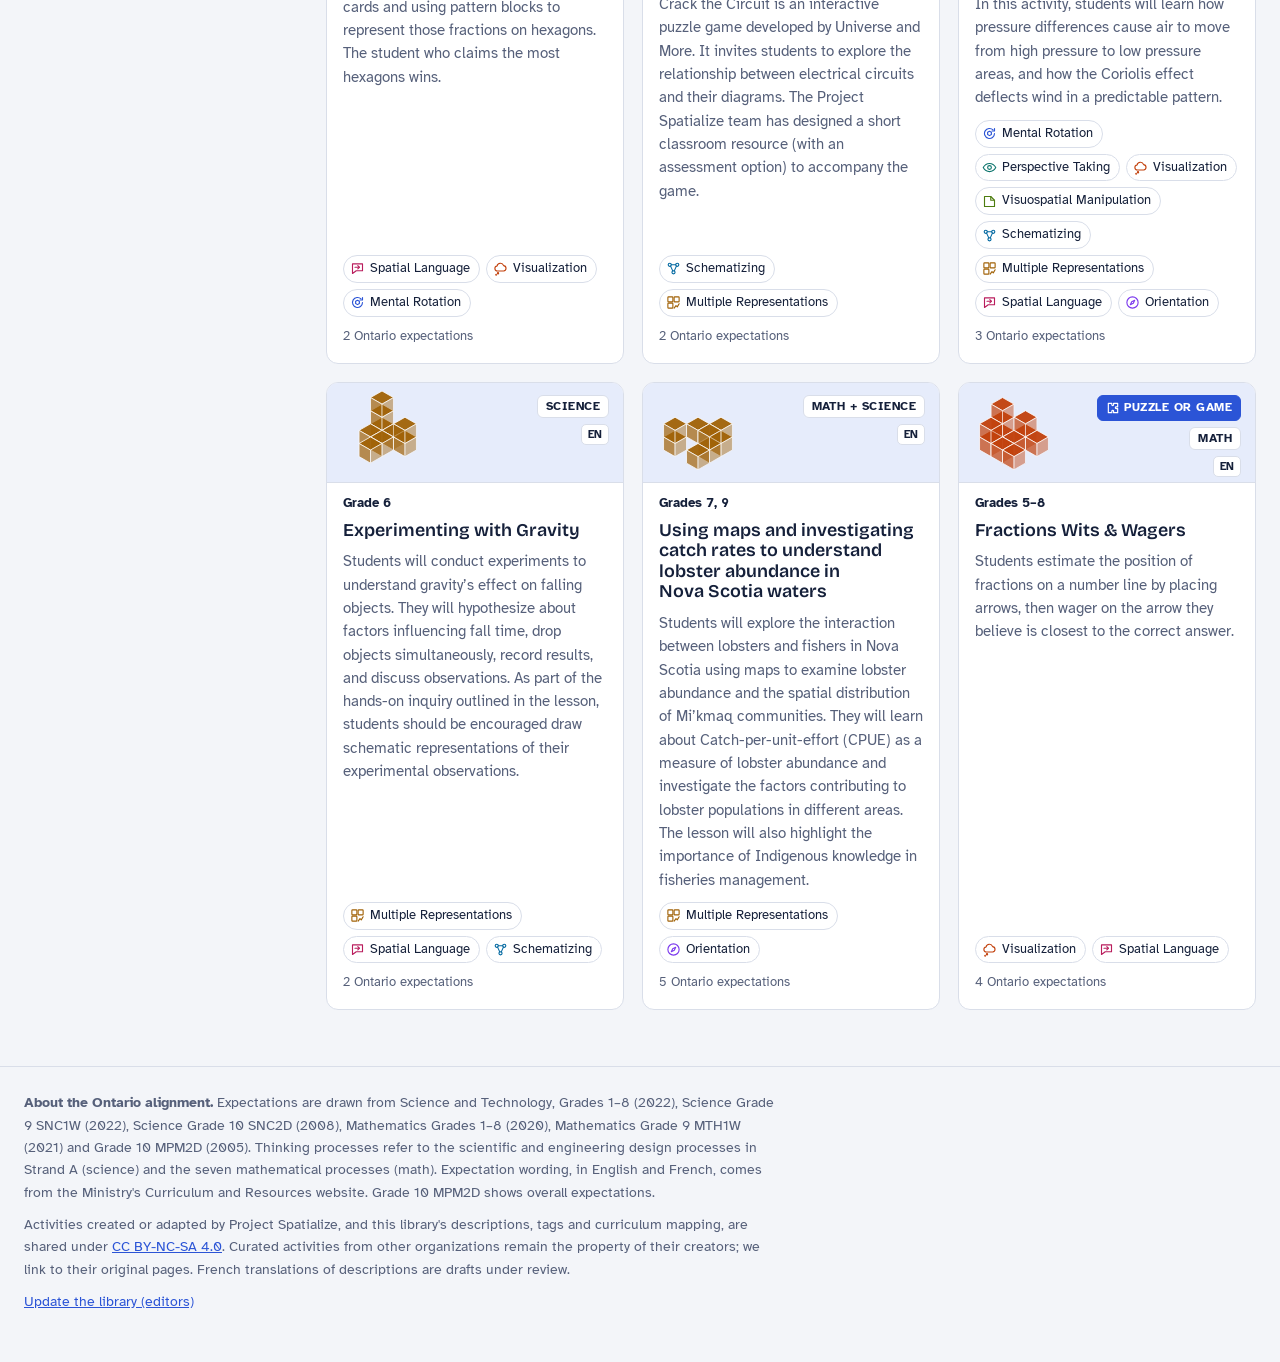
==== commit defecf2f: "updated curriculum mapping" ====
--- a/index.html
+++ b/index.html
@@ -50,6 +50,8 @@
     <fieldset><legend data-t="fType"></legend><div class="chips" id="f-type"></div></fieldset>
     <fieldset><legend data-t="fSubj"></legend><div class="chips" id="f-subj"></div></fieldset>
     <fieldset><legend data-t="fSkill"></legend><div class="chips" id="f-skill"></div></fieldset>
+    <fieldset><legend data-t="fSciProc"></legend><div class="chips" id="f-sp"></div></fieldset>
+    <fieldset><legend data-t="fMathProc"></legend><div class="chips" id="f-mp"></div></fieldset>
     <fieldset><legend data-t="fLang"></legend><div class="chips" id="f-lang"></div></fieldset>
     <button type="button" class="btn" id="reset" data-t="reset"></button>
   </aside>
@@ -89,9 +91,9 @@
   nExp:n=>`${n} Ontario expectation${n===1?"":"s"}`, close:"Close", objectives:"Objectives", materials:"Materials", prep:"Teacher notes",
   skills:"Spatial skills", sciExp:"Ontario science expectations", mathExp:"Ontario math expectations",
   procs:"Thinking processes", sciProc:"Science", mathProc:"Math", concepts:"Science contexts and concepts", resources:"Lesson plan and resources",
-  noLink:"Lesson plan link coming soon.", adapted:s=>`Adapted from ${s}.`, type:{puzzle:"Puzzle or game",lesson:"Lesson"}, fType:"Activity type", types:{puzzle:"Puzzles & games",lesson:"Lessons"},
+  noLink:"Lesson plan link coming soon.", adapted:s=>`Adapted from ${s}.`, type:{puzzle:"Puzzle or game",lesson:"Lesson"}, fType:"Activity type", fSciProc:"Science thinking processes", fMathProc:"Math thinking processes", types:{puzzle:"Puzzles & games",lesson:"Lessons"},
   langAvail:{en:"English only", both:"English and French"},
-  aboutAlign:"<strong>About the Ontario alignment.</strong> Expectations are drawn from Science and Technology, Grades 1–8 (2022), Science Grade 9 SNC1W (2022), Science Grade 10 SNC2D (2008), Mathematics Grades 1–8 (2020), Mathematics Grade 9 MTH1W (2021) and Grade 10 MPM2D (2005). Thinking processes refer to the scientific and engineering design processes in Strand A (science) and the seven mathematical processes (math). Wording is abridged; check the official curriculum for full text.",
+  aboutAlign:"<strong>About the Ontario alignment.</strong> Expectations are drawn from Science and Technology, Grades 1–8 (2022), Science Grade 9 SNC1W (2022), Science Grade 10 SNC2D (2008), Mathematics Grades 1–8 (2020), Mathematics Grade 9 MTH1W (2021) and Grade 10 MPM2D (2005). Thinking processes refer to the scientific and engineering design processes in Strand A (science) and the seven mathematical processes (math). Expectation wording, in English and French, comes from the Ministry's Curriculum and Resources website. Grade 10 MPM2D shows overall expectations.",
   license:'Activities created or adapted by Project Spatialize, and this library\'s descriptions, tags and curriculum mapping, are shared under <a href="https://creativecommons.org/licenses/by-nc-sa/4.0/" rel="license noopener" target="_blank">CC BY-NC-SA 4.0</a>. Curated activities from other organizations remain the property of their creators; we link to their original pages. French translations of descriptions are drafts under review.',
   editLink:"Update the library (editors)",
  },
@@ -106,9 +108,9 @@
   nExp:n=>`${n} attente${n>1?"s":""} de l'Ontario`, close:"Fermer", objectives:"Objectifs", materials:"Matériel", prep:"Notes pour l'enseignant",
   skills:"Habiletés spatiales", sciExp:"Attentes en sciences (Ontario)", mathExp:"Attentes en mathématiques (Ontario)",
   procs:"Processus de pensée", sciProc:"Sciences", mathProc:"Mathématiques", concepts:"Contextes et concepts scientifiques", resources:"Plan de leçon et ressources",
-  noLink:"Lien vers le plan de leçon à venir.", adapted:s=>`Adapté de : ${s}.`, type:{puzzle:"Casse-tête ou jeu",lesson:"Leçon"}, fType:"Type d'activité", types:{puzzle:"Casse-têtes et jeux",lesson:"Leçons"},
+  noLink:"Lien vers le plan de leçon à venir.", adapted:s=>`Adapté de : ${s}.`, type:{puzzle:"Casse-tête ou jeu",lesson:"Leçon"}, fType:"Type d'activité", fSciProc:"Processus de pensée en sciences", fMathProc:"Processus mathématiques", types:{puzzle:"Casse-têtes et jeux",lesson:"Leçons"},
   langAvail:{en:"Anglais seulement", both:"Anglais et français"},
-  aboutAlign:"<strong>Arrimage au curriculum de l'Ontario.</strong> Les attentes proviennent de Sciences et technologie, 1re à 8e année (2022), Sciences 9e année SNC1W (2022), Sciences 10e année SNC2D (2008), Mathématiques 1re à 8e année (2020), Mathématiques 9e année MTH1W (2021) et 10e année MPM2D (2005). Les processus de pensée renvoient aux processus scientifiques et de design en ingénierie du domaine A (sciences) et aux sept processus mathématiques. Libellés abrégés et traduits; consultez le curriculum officiel pour le texte complet.",
+  aboutAlign:"<strong>Arrimage au curriculum de l'Ontario.</strong> Les attentes proviennent de Sciences et technologie, 1re à 8e année (2022), Sciences 9e année SNC1W (2022), Sciences 10e année SNC2D (2008), Mathématiques 1re à 8e année (2020), Mathématiques 9e année MTH1W (2021) et 10e année MPM2D (2005). Les processus de pensée renvoient aux processus scientifiques et de design en ingénierie du domaine A (sciences) et aux sept processus mathématiques. Le libellé des attentes, en anglais et en français, provient du site Curriculum et ressources du Ministère. Pour MPM2D (10e année), ce sont les attentes générales.",
   license:'Les activités créées ou adaptées par Project Spatialize, ainsi que les descriptions, étiquettes et arrimages de cette bibliothèque, sont diffusés sous licence <a href="https://creativecommons.org/licenses/by-nc-sa/4.0/deed.fr" rel="license noopener" target="_blank">CC BY-NC-SA 4.0</a>. Les activités d\'autres organismes demeurent la propriété de leurs auteurs; nous renvoyons à leurs pages d\'origine. Les traductions françaises sont des ébauches en cours de révision.',
   editLink:"Mettre à jour la bibliothèque (éditeurs)",
  }
@@ -118,7 +120,7 @@
 try { const s = localStorage.getItem("spz-lang"); if (s === "fr" || s === "en") lang = s; } catch(e) {}
 const $ = s => document.querySelector(s);
 const t = k => T[lang][k];
-const state = {q:"", grades:new Set(), type:new Set(), subj:new Set(), skills:new Set(), fr:false};
+const state = {q:"", grades:new Set(), type:new Set(), subj:new Set(), skills:new Set(), sp:new Set(), mp:new Set(), fr:false};
 const PUZ = '<svg class="ico" width="14" height="14" viewBox="0 0 24 24" fill="none" stroke="currentColor" stroke-width="2" stroke-linecap="round" stroke-linejoin="round" aria-hidden="true" focusable="false"><path d="M4 4h6v2.5a1.5 1.5 0 1 0 3 0V4h7v6h-2.5a1.5 1.5 0 1 0 0 3H20v7h-7v-2.5a1.5 1.5 0 1 0-3 0V20H4z"/></svg>';
 const pick = o => (o && (o[lang] || o.en)) || "";
 
@@ -148,6 +150,9 @@
   $("#f-subj").innerHTML=["math","sci","both"].map(s=>chip("subj",s,t("subj")[s])).join("");
   const used=[...new Set(DB.activities.flatMap(a=>a.skills))].sort((a,b)=>skillName(a,lang).localeCompare(skillName(b,lang),lang));
   $("#f-skill").innerHTML=used.map(s=>chip("skills",s,skillName(s,lang),icon(s,15))).join("");
+  const usedP=g=>Object.keys(DB.processes[g]).filter(k=>DB.activities.some(a=>a.processes[g].includes(k)));
+  $("#f-sp").innerHTML=usedP("sci").map(k=>chip("sp",k,DB.processes.sci[k][lang])).join("");
+  $("#f-mp").innerHTML=usedP("math").map(k=>chip("mp",k,DB.processes.math[k][lang])).join("");
   $("#f-lang").innerHTML=chip("fr","1",t("frOnly"));
   keep.forEach(id=>{const el=document.getElementById(id); if(el) el.checked=true;});
   $("#skill-key").innerHTML=used.map(s=>`<li>${icon(s,20)}<span><strong>${esc(skillName(s,lang))}</strong> — ${esc(SKILLS[s]?SKILLS[s][lang+"_d"]:"")}</span></li>`).join("");
@@ -167,6 +172,8 @@
   if(state.type.size && !state.type.has(a.type)) return false;
   if(state.subj.size && !state.subj.has(a.subject)) return false;
   if(state.skills.size && ![...state.skills].every(s=>a.skills.includes(s))) return false;
+  if(state.sp.size && ![...state.sp].every(p=>a.processes.sci.includes(p))) return false;
+  if(state.mp.size && ![...state.mp].every(p=>a.processes.math.includes(p))) return false;
   if(state.fr && !a.languages.includes("fr")) return false;
   if(state.q && !a._hay.includes(state.q)) return false;
   return true;
@@ -235,12 +242,14 @@
 $("#dlg").addEventListener("click",e=>{ if(e.target.id==="dlg") e.target.close(); });
 $("#grid").addEventListener("click",e=>{ const b=e.target.closest("[data-id]"); if(b) openDlg(b.dataset.id); });
 $("#q").addEventListener("input",e=>{state.q=e.target.value.trim().toLowerCase(); render();});
-$("#reset").onclick=()=>{ ["grades","type","subj","skills"].forEach(k=>state[k].clear()); state.fr=false; state.q=""; $("#q").value="";
+$("#reset").onclick=()=>{ ["grades","type","subj","skills","sp","mp"].forEach(k=>state[k].clear()); state.fr=false; state.q=""; $("#q").value="";
   document.querySelectorAll("#filters input[type=checkbox]").forEach(i=>i.checked=false); render(); };
 window.addEventListener("hashchange",()=>{ const id=location.hash.slice(1); if(id) openDlg(id,false); });
 
 fetch("data/activities.json",{cache:"no-cache"}).then(r=>{ if(!r.ok) throw new Error(r.status); return r.json(); }).then(d=>{
-  DB=d; DB.activities.forEach(a=>a._hay=hay(a));
+  DB=d; const u=x=>[...new Set(x||[])];
+  DB.activities.forEach(a=>{ a.skills=u(a.skills); a.expectations=u(a.expectations); a.grades=u(a.grades); a.languages=u(a.languages);
+    a.processes={sci:u(a.processes?.sci),math:u(a.processes?.math)}; a._hay=hay(a); });
   $("#st-total").textContent=DB.activities.length;
   $("#st-exp").textContent=new Set(DB.activities.flatMap(a=>a.expectations)).size;
   $("#st-fr").textContent=DB.activities.filter(a=>a.languages.includes("fr")).length;
